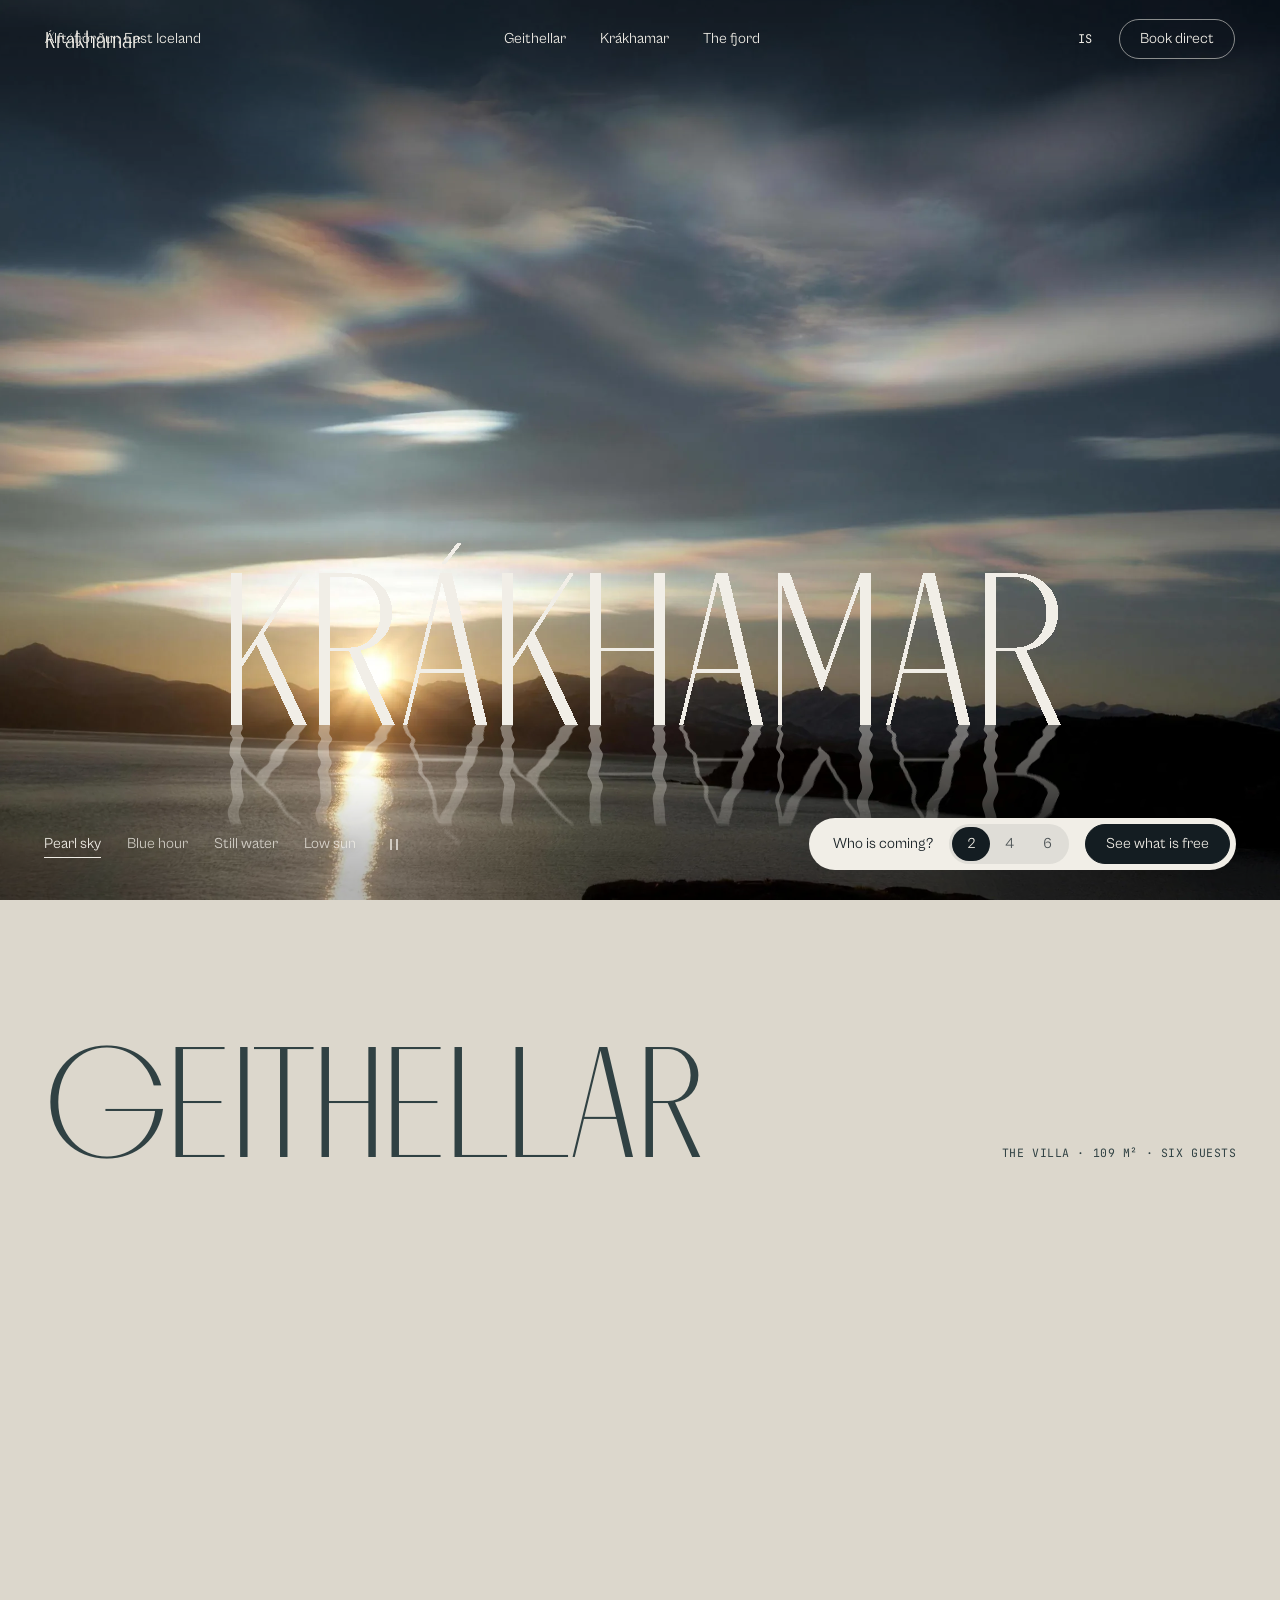
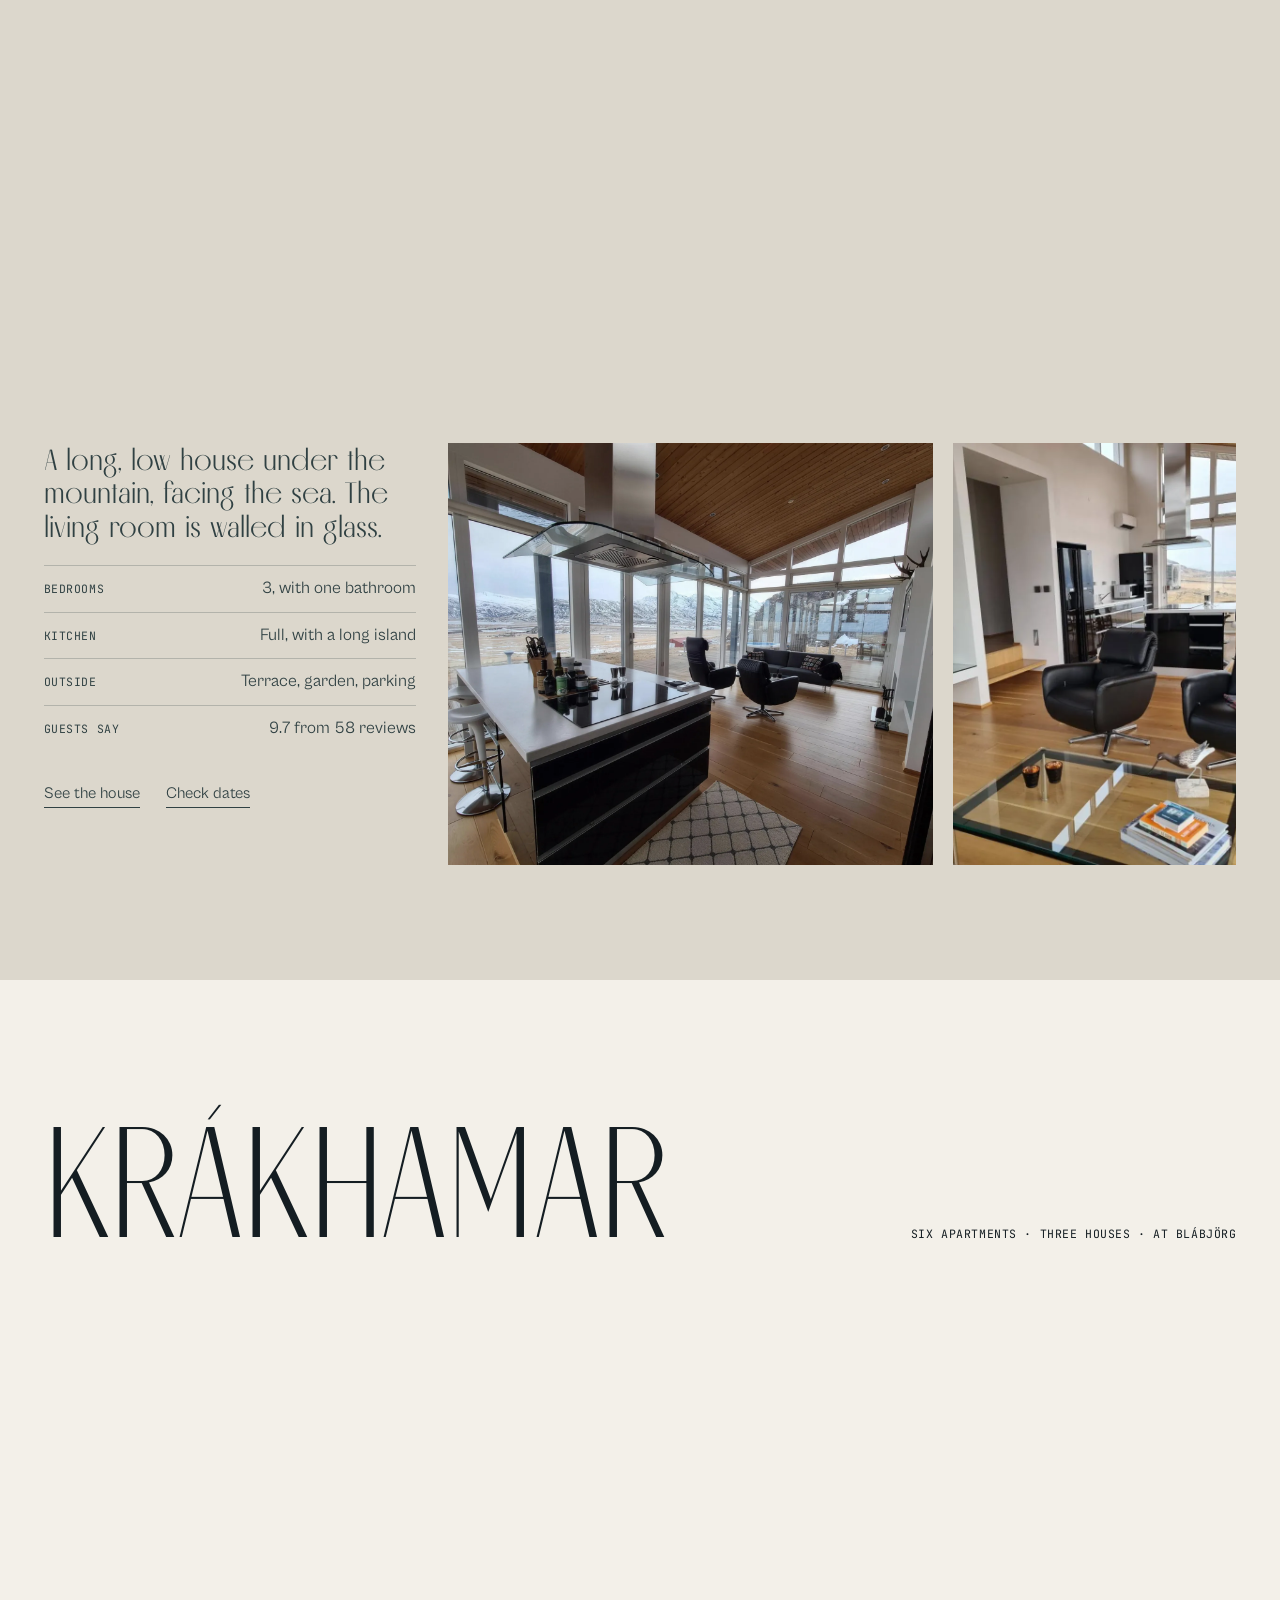
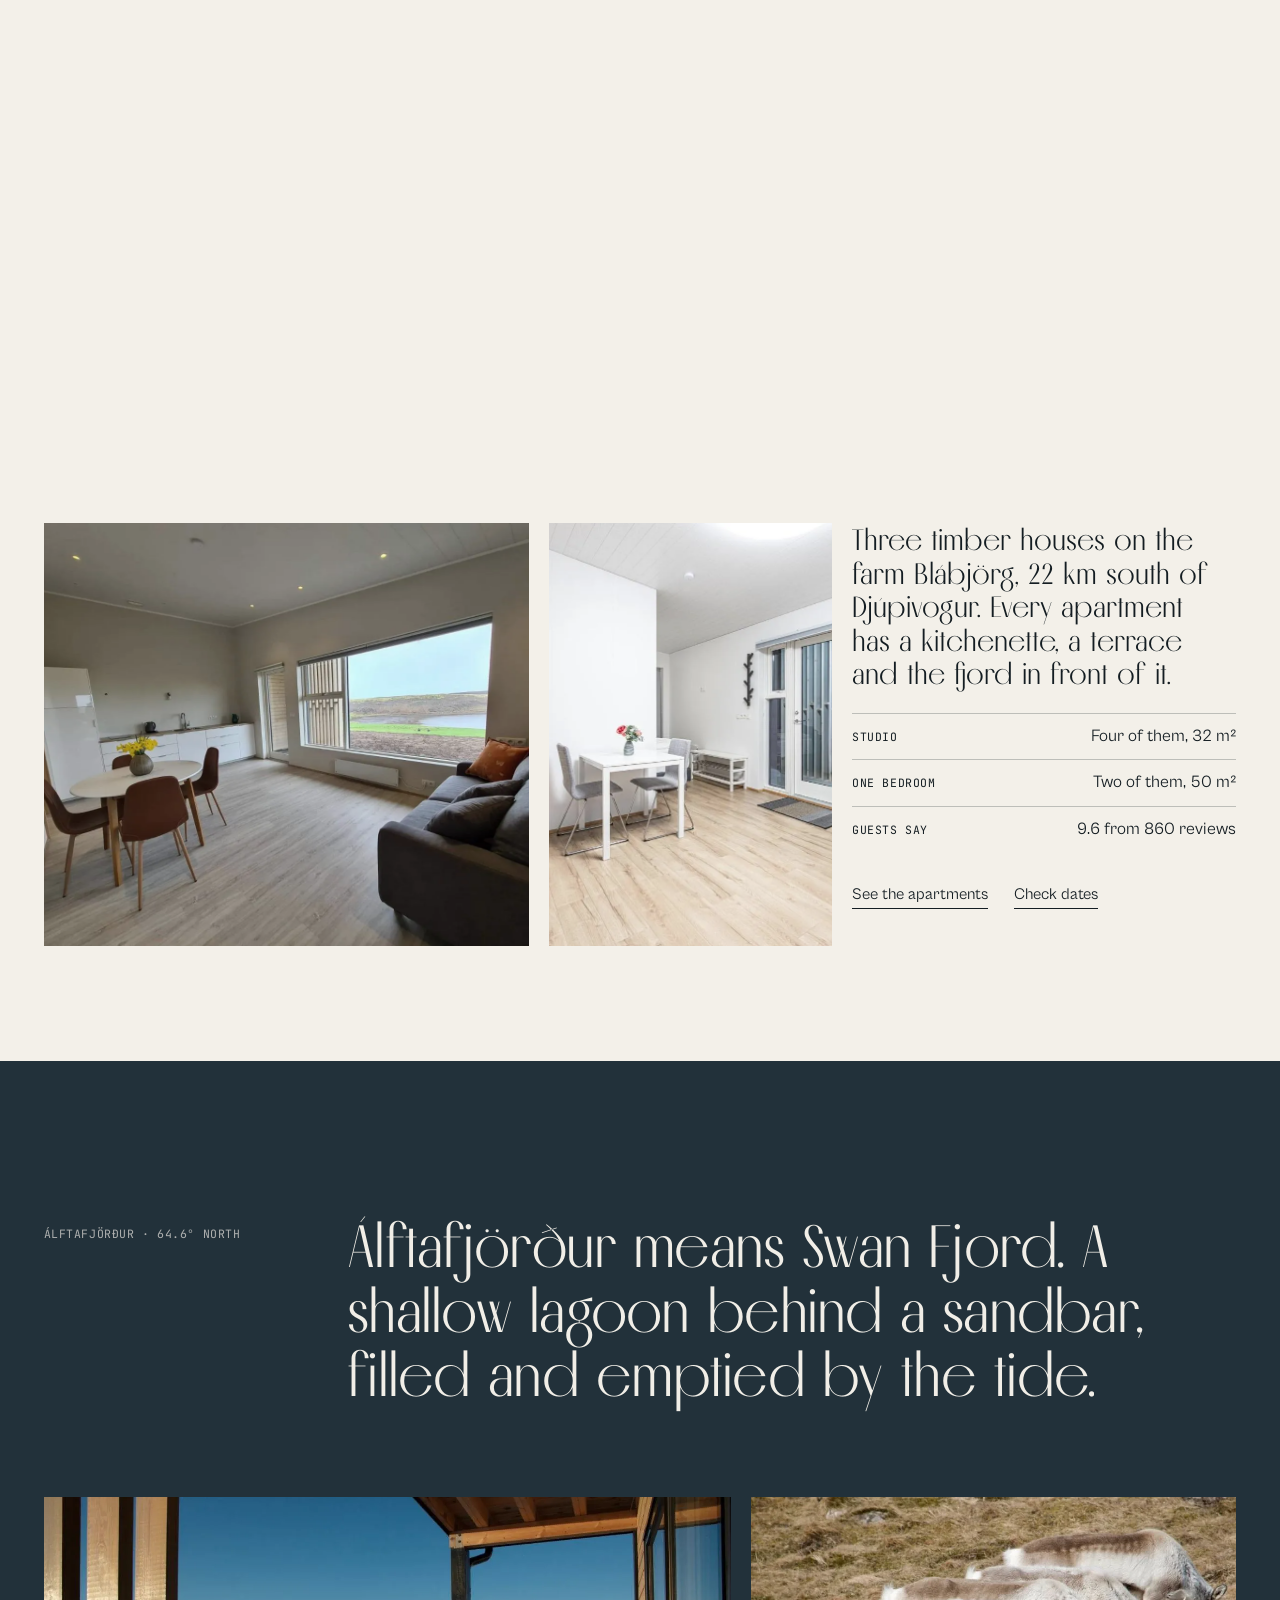
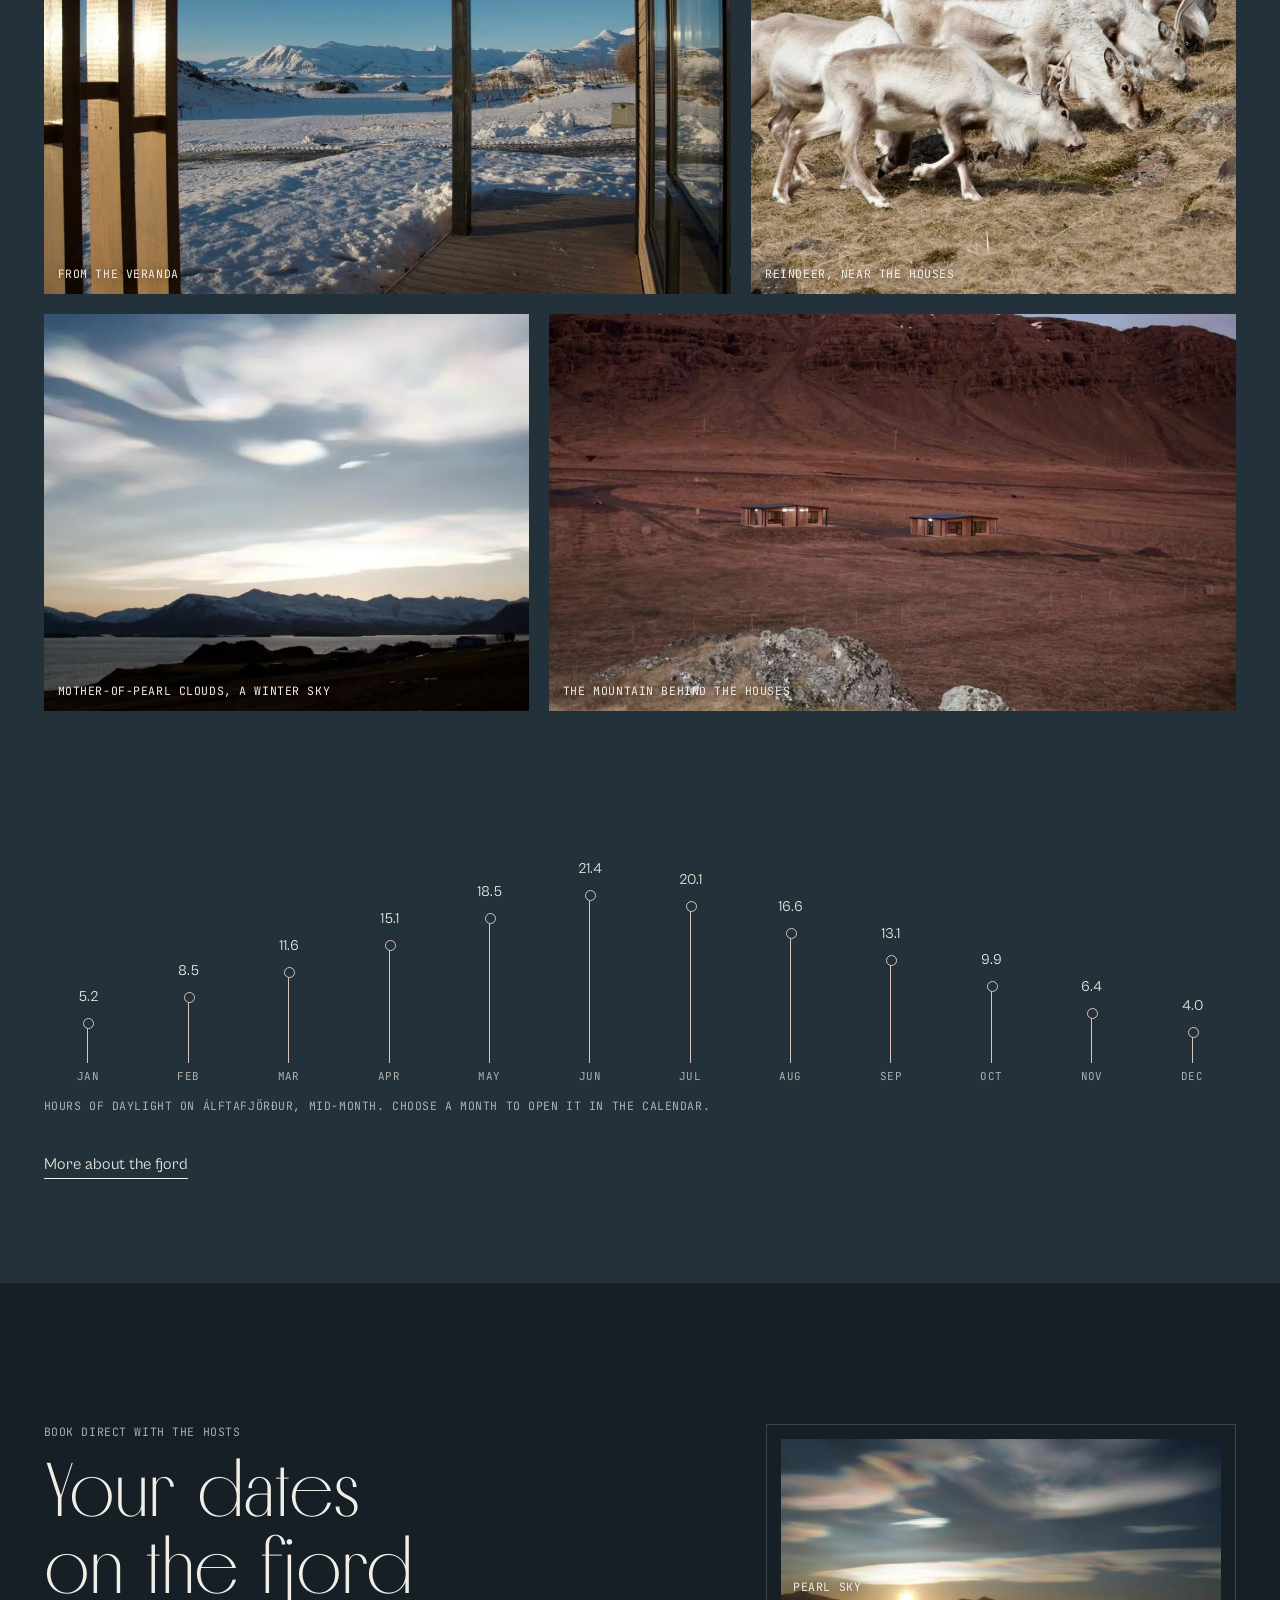
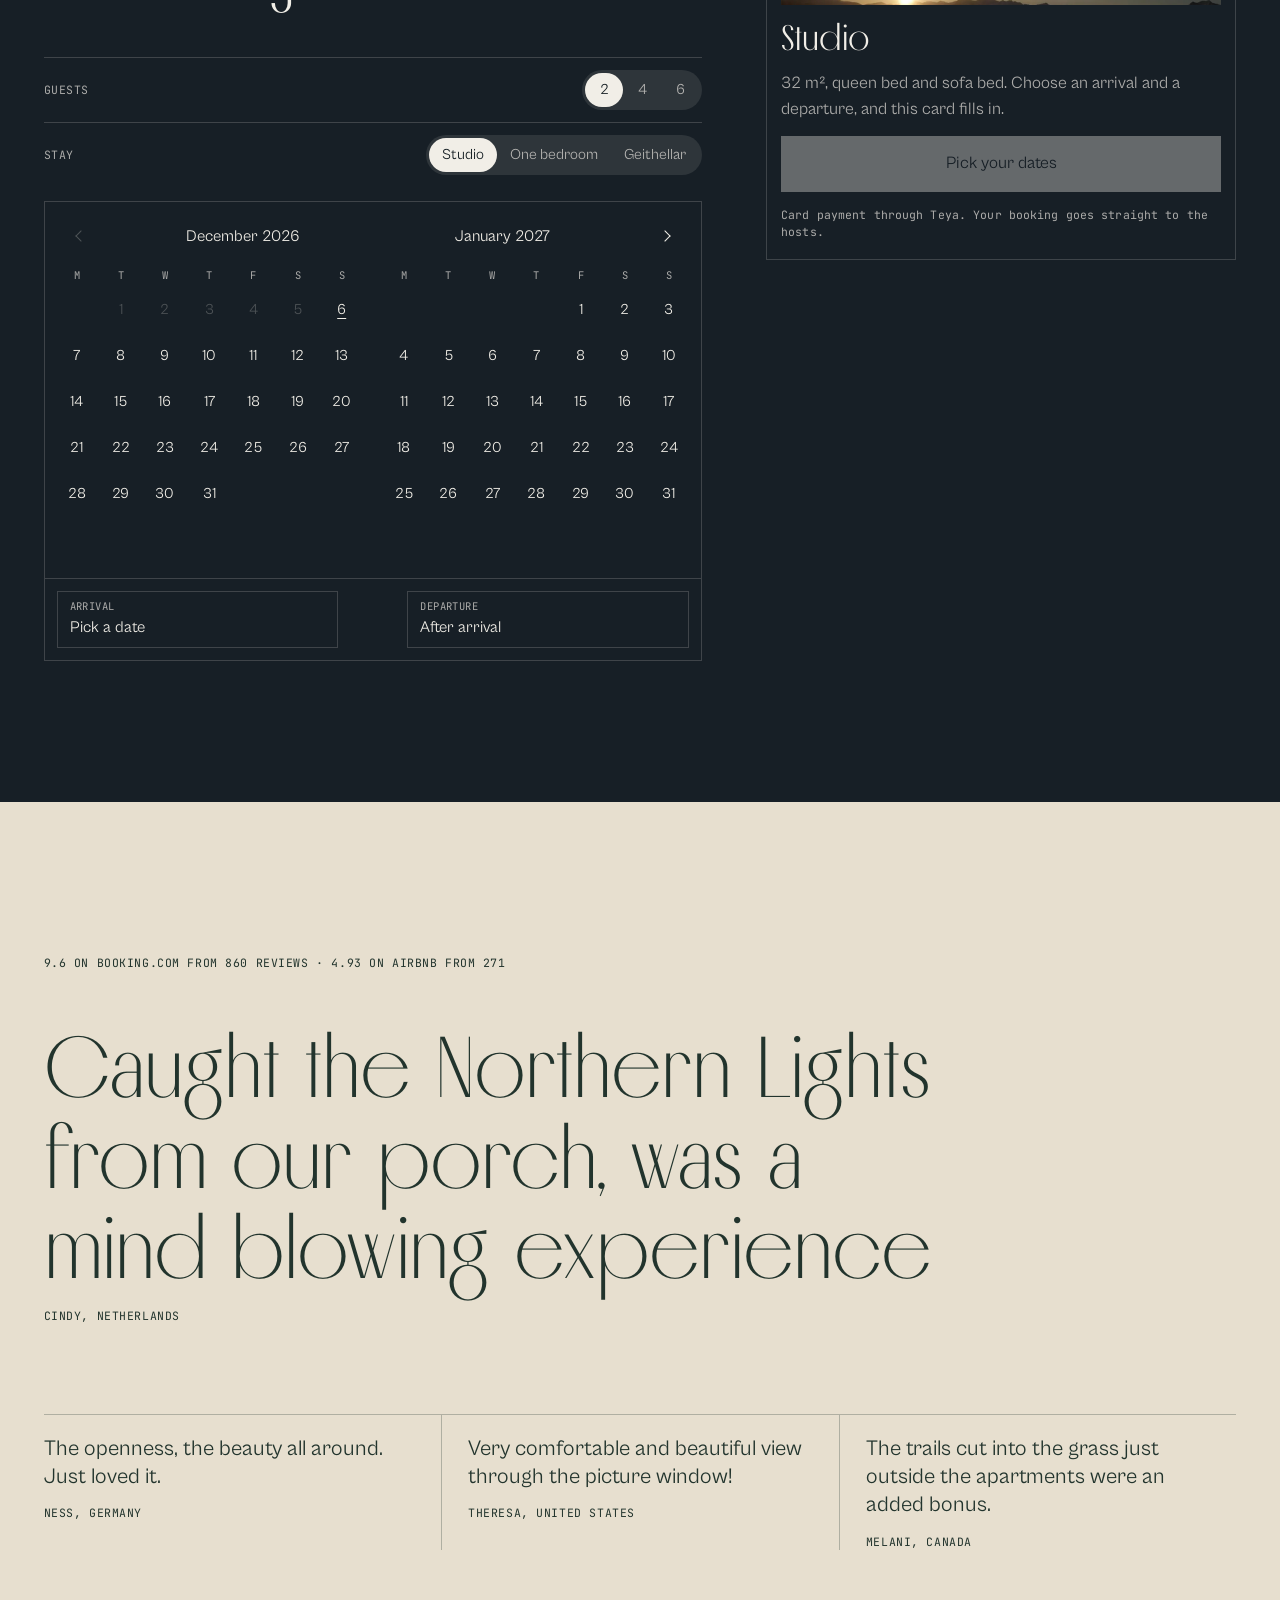
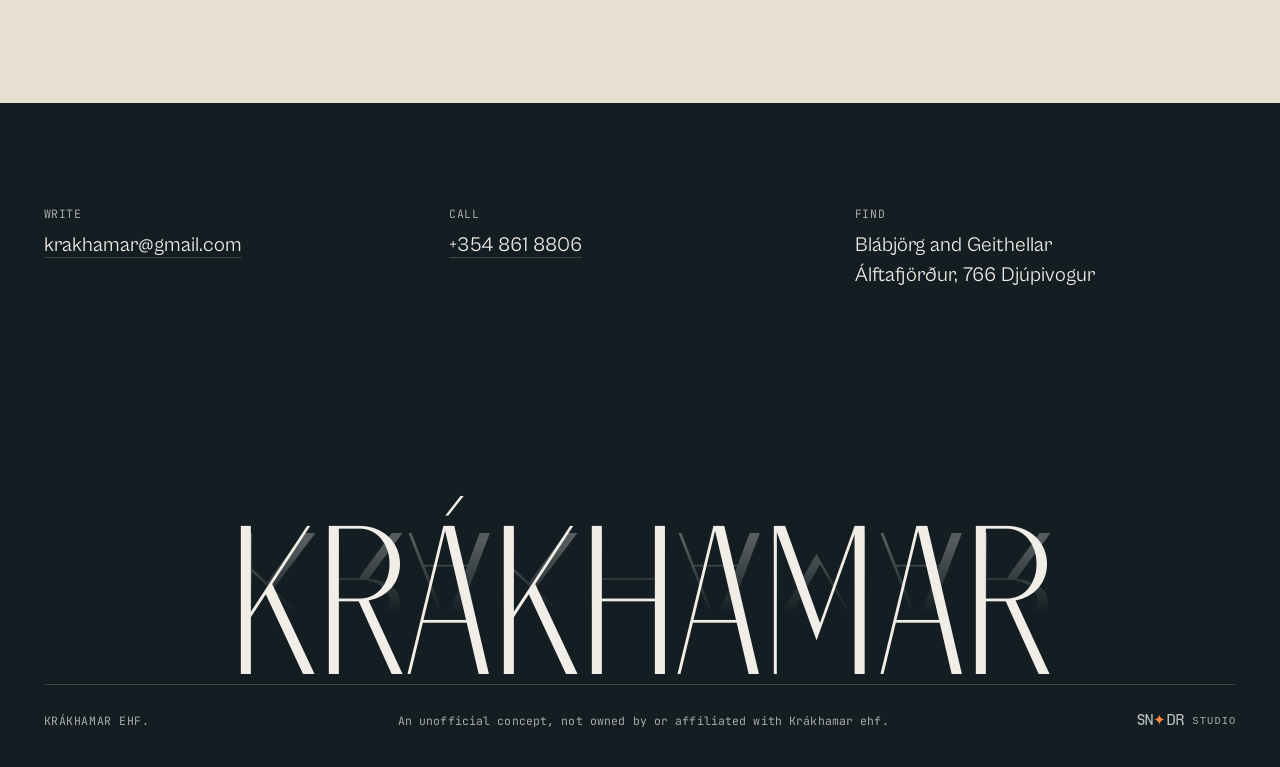
==== index.html @ acea6efb "Deploy 322f8aa (noindex preview) Co-Authored-By: Claude Opus 5.5 <noreply@anthropic.com>" ====
<!doctype html>
<html lang="en" data-r="" data-page="home">
<head>
<meta charset="utf-8">
<meta name="viewport" content="width=device-width, initial-scale=1, viewport-fit=cover">
<meta name="robots" content="noindex, nofollow">
<title>Krákhamar and Geithellar, stays on Álftafjörður, East Iceland</title>
<meta name="description" content="Six apartments at Blábjörg and the Geithellar villa on Álftafjörður, between Höfn and Djúpivogur in East Iceland. Book direct with the hosts.">
<meta name="theme-color" content="#141D22">
<link rel="alternate" hreflang="en" href="https://sindrimar02.github.io/krakhamar-preview/"><link rel="alternate" hreflang="is" href="https://sindrimar02.github.io/krakhamar-preview/is/">
<!-- Design preview by SNDR Studio for Krákhamar ehf. Photographs are the property's own, from its public listings. -->
<script>try{if(sessionStorage.getItem('kh-wipe')&&!matchMedia('(prefers-reduced-motion: reduce)').matches){document.documentElement.classList.add('kh-in');setTimeout(function(){document.documentElement.classList.remove('kh-in')},3000)}sessionStorage.removeItem('kh-wipe')}catch(e){}</script>
<script src="assets/vendor/focus-guard.js"></script>
<link rel="preload" href="assets/fonts/Melodrama-Light.woff2" as="font" type="font/woff2" crossorigin>
<link rel="preload" href="assets/img/pearl.webp" as="image" media="(min-width:761px)"><link rel="preload" href="assets/img/pearl-s.webp" as="image" media="(max-width:760px)">
<link rel="stylesheet" href="assets/vendor/focus-guard.css">
<link rel="stylesheet" href="css/badge.css">
<link rel="stylesheet" href="css/site.css">
<link rel="icon" href="assets/img/favicon-32.png" type="image/png" sizes="32x32">
<link rel="icon" href="assets/img/favicon.svg" type="image/svg+xml">
<link rel="apple-touch-icon" href="assets/img/apple-touch-icon.png">
<script type="application/ld+json">{"@context":"https://schema.org","@type":"LodgingBusiness","name":"Krákhamar","telephone":"+3548618806","email":"krakhamar@gmail.com","address":{"@type":"PostalAddress","addressLocality":"Djúpivogur","postalCode":"766","addressCountry":"IS"},"geo":{"@type":"GeoCoordinates","latitude":64.59,"longitude":-14.58},"url":"https://sindrimar02.github.io/krakhamar-preview/","inLanguage":"en"}</script>
</head>
<body>
<a class="skip" href="#main">Skip to the content</a>
<div class="wipe" id="wipe" aria-hidden="true"><i></i><i></i><i></i><i></i><i></i><i></i><i></i><i></i><i></i><i></i><i></i><i></i><i></i><i></i></div>
<div class="progress" id="progress" aria-hidden="true"></div>
<header class="hdr" id="hdr">
  <div class="hdr-shell">
    <a class="hdr-brand" href="./" aria-label="Krákhamar, home">
      <span class="hdr-place">Álftafjörður, East Iceland</span>
      <span class="hdr-name" translate="no">Krákhamar</span>
    </a>
    <nav class="hdr-links" aria-label="Main"><a href="geithellar/" translate="no">Geithellar</a><a href="krakhamar/" translate="no">Krákhamar</a><a href="the-fjord/">The fjord</a></nav>
    <div class="hdr-act">
      <span class="hdr-chip" id="chip" hidden></span>
      <a class="lang" href="is/" hreflang="is" lang="is" aria-label="Íslenska">IS</a>
      <a class="pill" href="#book"><span class="pill-t" data-t="Book direct">Book direct</span></a>
      <button class="burger" id="burger" type="button" aria-label="Open menu" aria-expanded="false" aria-controls="menu"><i></i><i></i></button>
    </div>
  </div>
</header>
<div class="menu" id="menu" tabindex="-1" hidden aria-label="Menu" role="dialog" aria-modal="true">
  <nav aria-label="Menu"><a href="geithellar/" translate="no">Geithellar</a><a href="krakhamar/" translate="no">Krákhamar</a><a href="the-fjord/">The fjord</a><a href="#book">Book direct</a></nav>
  <p class="meta menu-foot"><span>krakhamar@gmail.com<br>+354 861 8806</span><a class="menu-lang" href="is/" hreflang="is" lang="is">Íslenska</a></p>
</div>
<main id="main">
<section class="hero" id="top" aria-label="Krákhamar on Álftafjörður">
  <div class="stage" id="stage">
    <img class="poster" id="poster" src="assets/img/pearl-s.webp" alt="Mother-of-pearl clouds over Álftafjörður at sunset, from Krákhamar" fetchpriority="high">
    <canvas id="water" aria-hidden="true" data-word="KRÁKHAMAR" data-scene="pearl"></canvas>
    <div class="stage-ui">
      <h1 class="wm" id="wm" translate="no">Krákhamar</h1>
      <div class="foot" id="foot"><div class="seg seg--line" id="sceneSeg" role="radiogroup" aria-label="What the fjord looks like"><span class="seg-pill" aria-hidden="true"></span><button type="button" role="radio" data-v="pearl">Pearl sky</button><button type="button" role="radio" data-v="blue">Blue hour</button><button type="button" role="radio" data-v="still">Still water</button><button type="button" role="radio" data-v="sun">Low sun</button></div><button class="calm" id="calm" type="button" aria-pressed="false" aria-label="Pause the moving water"><i></i><i></i></button>
        <div class="finder"><span class="finder-l" id="whoL">Who is coming?</span><div class="seg seg--tray" id="heroParty" role="radiogroup" aria-labelledby="whoL"><span class="seg-pill" aria-hidden="true"></span><button type="button" role="radio" data-v="2">2</button><button type="button" role="radio" data-v="4">4</button><button type="button" role="radio" data-v="6">6</button></div><a class="pill pill--salt" href="#book"><span class="pill-t" data-t="See what is free">See what is free</span></a></div></div>
    </div>
  </div>
</section>
<section class="house house--g" id="geithellar">
  <header class="house-top"><h2 class="house-name" translate="no" data-words>Geithellar</h2><p class="meta">The villa · 109 m² · six guests</p></header>
  <div class="house-photo" data-slats><img src="assets/img/door-gh.webp" alt="Geithellar, a long low house with a red-edged roof under snow-streaked peaks" loading="lazy"></div>
  <div class="house-body">
    <div class="house-text">
      <p class="house-lead">A long, low house under the mountain, facing the sea. The living room is walled in glass.</p>
      <dl class="spec">
        <div><dt class="meta">Bedrooms</dt><dd>3, with one bathroom</dd></div>
        <div><dt class="meta">Kitchen</dt><dd>Full, with a long island</dd></div>
        <div><dt class="meta">Outside</dt><dd>Terrace, garden, parking</dd></div>
        <div><dt class="meta">Guests say</dt><dd>9.7 from 58 reviews</dd></div>
      </dl>
      <p class="lnks"><a class="lnk" href="geithellar/">See the house</a><a class="lnk" href="#book" data-unit="villa">Check dates</a></p>
    </div>
    <figure class="house-a"><img src="assets/img/glass-gh.webp" alt="The Geithellar living room and kitchen, with a wall of glass to the fjord" loading="lazy"></figure>
    <figure class="house-b"><img src="assets/img/gh-lounge.webp" alt="Two armchairs by the fireplace at Geithellar" loading="lazy"></figure>
  </div>
</section>
<section class="house house--k" id="krakhamar">
  <header class="house-top"><h2 class="house-name" translate="no" data-words>Krákhamar</h2><p class="meta">Six apartments · three houses · at Blábjörg</p></header>
  <div class="house-photo" data-slats><img src="assets/img/door-kh.webp" alt="Timber slats on a Krákhamar house at dusk, with the fjord beyond" loading="lazy"></div>
  <div class="house-body house-body--flip">
    <figure class="house-a"><img src="assets/img/apt-big.webp" alt="One-bedroom apartment with a picture window onto the fjord" loading="lazy"></figure>
    <figure class="house-b"><img src="assets/img/studio.webp" alt="Studio apartment with table and kitchenette" loading="lazy"></figure>
    <div class="house-text">
      <p class="house-lead">Three timber houses on the farm Blábjörg, 22 km south of Djúpivogur. Every apartment has a kitchenette, a terrace and the fjord in front of it.</p>
      <dl class="spec">
        <div><dt class="meta">Studio</dt><dd>Four of them, 32 m²</dd></div>
        <div><dt class="meta">One bedroom</dt><dd>Two of them, 50 m²</dd></div>
        <div><dt class="meta">Guests say</dt><dd>9.6 from 860 reviews</dd></div>
      </dl>
      <p class="lnks"><a class="lnk" href="krakhamar/">See the apartments</a><a class="lnk" href="#book" data-unit="studio">Check dates</a></p>
    </div>
  </div>
</section>
<section class="fjord" id="fjord">
  <div class="fjord-head"><p class="meta">Álftafjörður · 64.6° north</p><h2 class="st" data-words>Álftafjörður means Swan Fjord. A shallow lagoon behind a sandbar, filled and emptied by the tide.</h2></div>
  <div class="mos">
    <figure class="m m1"><img src="assets/img/snowview.webp" alt="Snow and blue mountains through the veranda of an apartment" loading="lazy"><figcaption class="meta">From the veranda</figcaption></figure>
    <figure class="m m2"><img src="assets/img/reindeer.webp" alt="Reindeer grazing near the houses" loading="lazy"><figcaption class="meta">Reindeer, near the houses</figcaption></figure>
    <figure class="m m3"><img src="assets/img/nacre2.webp" alt="Mother-of-pearl clouds above the fjord" loading="lazy"><figcaption class="meta">Mother-of-pearl clouds, a winter sky</figcaption></figure>
    <figure class="m m4"><img src="assets/img/red.webp" alt="Rust-red mountain above two low houses" loading="lazy"><figcaption class="meta">The mountain behind the houses</figcaption></figure>
  </div>
  <div class="year" id="year" role="group" aria-label="Hours of daylight by month. Choose a month to see it in the booking calendar."></div>
  <p class="year-note meta">Hours of daylight on Álftafjörður, mid-month. Choose a month to open it in the calendar.</p>
  <p class="fjord-more"><a class="lnk" href="the-fjord/">More about the fjord</a></p>
</section>
<section class="book" id="book" data-units="studio apt villa">
  <div class="book-l">
    <p class="meta">Book direct with the hosts</p>
    <h2 class="book-h">Your dates on the fjord</h2>
    <div class="book-row"><span class="meta" id="bkWho">Guests</span><div class="seg seg--tray seg--dark" id="party" role="radiogroup" aria-labelledby="bkWho"><span class="seg-pill" aria-hidden="true"></span><button type="button" role="radio" data-v="2">2</button><button type="button" role="radio" data-v="4">4</button><button type="button" role="radio" data-v="6">6</button></div></div>
    <div class="book-row"><span class="meta" id="bkStay">Stay</span><div class="seg seg--tray seg--dark" id="unit" role="radiogroup" aria-labelledby="bkStay"><span class="seg-pill" aria-hidden="true"></span><button type="button" role="radio" data-v="studio">Studio</button><button type="button" role="radio" data-v="apt">One bedroom</button><button type="button" role="radio" data-v="villa">Geithellar</button></div></div>
    <div class="cal" id="cal"></div>
  </div>
  <aside class="read" id="read" aria-live="polite">
    <div class="read-sky"><img id="readSky" src="assets/img/pearl-s.webp" alt=""><span class="meta" id="readScene"></span></div>
    <h3 id="readName"></h3>
    <p class="read-sub" id="readSub"></p>
    <dl class="read-dl" id="readDl" hidden>
      <div><dt class="meta">Daylight</dt><dd id="rDay"></dd></div>
      <div><dt class="meta">Sun</dt><dd id="rSun"></dd></div>
      <div><dt class="meta">Dark</dt><dd id="rDark"></dd></div>
      <div><dt class="meta">Moon</dt><dd id="rMoon"></dd></div>
      <div><dt class="meta">Booking.com today</dt><dd id="rPrice"></dd></div>
    </dl>
    <form id="req" class="req" hidden novalidate>
      <label><span class="meta">Name</span><input name="name" autocomplete="name" required></label>
      <label><span class="meta">Email</span><input name="email" type="email" autocomplete="email" spellcheck="false" required></label>
      <p class="req-err" id="reqErr" role="alert"></p>
    </form>
    <button class="go" id="go" type="button" disabled><span id="goT"></span></button>
    <p class="meta read-foot" id="readFoot">Card payment through Teya. Your booking goes straight to the hosts.</p>
  </aside>
</section>
<section class="guests" id="guests"><p class="meta">9.6 on Booking.com from 860 reviews · 4.93 on Airbnb from 271</p><blockquote class="q q-big" lang="en"><p data-words>Caught the Northern Lights from our porch, was a mind blowing experience</p><cite class="meta">Cindy, Netherlands</cite></blockquote><div class="q-row"><blockquote class="q " lang="en"><p>The openness, the beauty all around. Just loved it.</p><cite class="meta">Ness, Germany</cite></blockquote><blockquote class="q " lang="en"><p>Very comfortable and beautiful view through the picture window!</p><cite class="meta">Theresa, United States</cite></blockquote><blockquote class="q " lang="en"><p>The trails cut into the grass just outside the apartments were an added bonus.</p><cite class="meta">Melani, Canada</cite></blockquote></div></section>
</main>
<footer class="ft" id="contact">
  <div class="ft-grid">
    <div><p class="meta">Write</p><a href="mailto:krakhamar@gmail.com">krakhamar@gmail.com</a></div>
    <div><p class="meta">Call</p><a href="tel:+3548618806">+354 861 8806</a></div>
    <div><p class="meta">Find</p><p>Blábjörg and Geithellar<br>Álftafjörður, 766 Djúpivogur</p></div>
  </div>
  <div class="ft-mark" aria-hidden="true"><span>KRÁKHAMAR</span><span class="r">KRÁKHAMAR</span></div>
  <div class="ft-base meta"><span>Krákhamar ehf.</span><span class="ft-note">An unofficial concept, not owned by or affiliated with Krákhamar ehf.</span><a class="sndr-badge" href="https://sndrstudio.is" target="_blank" rel="noreferrer"
  aria-label="Hannað af SNDR Studio" data-logotype
  style="--sndr-ink:rgba(255,255,255,0.72);--sndr-ember:#FF8A3D">
  <span class="sndr-badge-mark">SN<span class="sndr-badge-star">✦</span>DR</span>
  <span class="sndr-badge-studio">STUDIO</span>
</a></div>
</footer>
<script src="assets/vendor/gsap.min.js"></script>
<script src="assets/vendor/ScrollTrigger.min.js"></script>
<script src="assets/vendor/lenis.min.js"></script>
<script src="assets/vendor/staypicker.js"></script>
<script src="js/water.js"></script>
<script src="js/site.js"></script>
</body>
</html>
---- assets/vendor/focus-guard.css ----
/* focus-guard.css: pairs with focus-guard.js. No ring after a tap or a click; every ring for the keyboard.
   Text fields keep theirs (the user is typing there whatever opened it). */
html[data-input="pointer"] :focus-visible:not(input):not(textarea):not(select):not([contenteditable="true"]) { outline: none; }
/* a focus target that is only a container (a menu panel, a dialog, a drawer): never ring it */
[tabindex="-1"]:focus { outline: none; }
---- css/badge.css ----
@font-face{font-family:'ProjektBlackbirdIS';src:url('../assets/fonts/ProjektBlackbirdIS.otf') format('opentype');font-weight:400;font-style:normal;font-display:swap}
.sndr-badge{display:inline-flex;align-items:center;gap:0.5rem;min-height:44px;text-decoration:none}
.sndr-badge-mark{font-family:'ProjektBlackbirdIS',sans-serif;color:var(--sndr-ink);font-size:15px;letter-spacing:0.02em}
.sndr-badge-star{color:var(--sndr-ember)}
.sndr-badge-studio{font-family:'Geist Mono',ui-monospace,'SF Mono',Menlo,monospace;color:var(--sndr-ink);font-size:10.5px;letter-spacing:0.1em;opacity:0.85}
---- css/site.css ----
@font-face{font-family:Melodrama;src:url(../assets/fonts/Melodrama-Light.woff2) format("woff2");font-weight:300;font-display:swap}
@font-face{font-family:Melodrama;src:url(../assets/fonts/Melodrama-Regular.woff2) format("woff2");font-weight:400;font-display:swap}
@font-face{font-family:Cabinet;src:url(../assets/fonts/CabinetGrotesk-Regular.woff2) format("woff2");font-weight:400;font-display:swap}
@font-face{font-family:Cabinet;src:url(../assets/fonts/CabinetGrotesk-Medium.woff2) format("woff2");font-weight:500;font-display:swap}
@font-face{font-family:Mono;src:url(../assets/fonts/jetbrains-mono-400.woff2) format("woff2");font-weight:400;font-display:swap}

:root{
  --salt:#F1EEE7;--salt-7:rgba(241,238,231,.68);--hair:rgba(241,238,231,.18);
  --ink:#141D22;--stone:#DCD7CC;--stone-ink:#304143;--slate:#22313A;--paper:#F3F0E9;--sand:#E7DFCF;--spruce:#22342D;
  --bk:#171F26;--acc:#D9C5BC;
  --e:cubic-bezier(.16,1,.3,1);--gut:clamp(18px,3.4vw,48px);
}
*{box-sizing:border-box;margin:0}
html{-webkit-text-size-adjust:100%;background:var(--ink)}
html.lenis,html.lenis body{height:auto}
.lenis.lenis-stopped{overflow:hidden}
body{font:400 17px/1.5 Cabinet,system-ui,sans-serif;color:var(--ink);background:var(--ink);-webkit-font-smoothing:antialiased;overflow-x:clip}
img{display:block;max-width:100%}
a{color:inherit;text-decoration:none}
a,button{touch-action:manipulation}
button{-webkit-appearance:none;appearance:none;border-radius:0;font:inherit;color:inherit;background:none;border:0;padding:0;margin:0;cursor:pointer;-webkit-tap-highlight-color:transparent}
[hidden]{display:none!important}
h1,h2,h3{font-weight:400}
:focus-visible{outline:2px solid currentColor;outline-offset:3px}
.meta{font:400 11.5px/1.4 Mono,ui-monospace,monospace;letter-spacing:.05em;text-transform:uppercase}
section[id],footer[id]{scroll-margin-top:0}

/* ---------- progress + header (21st.dev Morphing Scroll Navbar #27428, ported) ---------- */
.progress{position:fixed;z-index:60;top:0;left:0;right:0;height:2px;background:var(--acc);transform:scaleX(0);transform-origin:0 50%;pointer-events:none}
.hdr{position:fixed;z-index:50;top:0;left:0;right:0;display:flex;justify-content:center;padding:0 20px;pointer-events:none;color:var(--salt)}
.hdr-shell{pointer-events:auto;display:flex;align-items:center;justify-content:space-between;gap:22px;width:100%;max-width:2400px;height:78px;padding:0 calc(var(--gut) - 20px);border:1px solid transparent;border-radius:999px;
  transition:max-width .55s cubic-bezier(.34,1.22,.5,1),height .38s cubic-bezier(.34,1.2,.5,1),margin-top .38s ease,padding .38s ease,background-color .3s ease,border-color .3s ease}
.is-floating .hdr-shell{max-width:940px;height:58px;margin-top:12px;padding:0 9px 0 26px;background:rgba(20,29,34,.84);border-color:rgba(241,238,231,.14);-webkit-backdrop-filter:saturate(150%) blur(16px);backdrop-filter:saturate(150%) blur(16px)}
.is-compact .hdr-shell{max-width:430px;height:52px}
.hdr-brand{display:grid;flex:none}
.hdr-brand>span{grid-area:1/1;transition:opacity .4s ease,transform .6s var(--e);white-space:nowrap}
.hdr-place{font-size:15px}
.hdr-name{font:400 23px/1 Melodrama,serif;letter-spacing:.005em;opacity:0;transform:translateY(10px);align-self:center}
.is-floating .hdr-place{opacity:0;transform:translateY(-10px)}
.is-floating .hdr-name{opacity:1;transform:none}
.hdr-links{display:flex;gap:34px;overflow:hidden;max-width:520px;transition:max-width .45s var(--e),opacity .28s ease,gap .35s ease}
.is-compact .hdr-links{max-width:0;gap:0;opacity:0;pointer-events:none}
.hdr-links a{position:relative;font-size:15px;white-space:nowrap;padding:6px 0}
.hdr-links a::after{content:"";position:absolute;left:0;right:0;bottom:2px;height:1px;background:currentColor;transform:scaleX(0);transform-origin:0 50%;transition:transform .5s var(--e)}
.hdr-links a[aria-current]::after{transform:scaleX(1)}
@media (hover:hover){.hdr-links a:hover::after{transform:scaleX(1)}}
.hdr-act{display:flex;align-items:center;gap:12px;flex:none}
.hdr-chip{font:400 11.5px/1 Mono,monospace;letter-spacing:.03em;white-space:nowrap;opacity:.8;max-width:0;overflow:hidden;transition:max-width .5s var(--e)}
.is-floating .hdr-chip{max-width:230px}
.burger{display:none}

.pill{display:inline-flex;align-items:center;height:40px;padding:0 20px;border:1px solid rgba(241,238,231,.55);border-radius:99px;font-size:15px;white-space:nowrap;transition:background-color .35s ease,color .35s ease,transform .2s ease}
.pill{--c:var(--salt)}
.pill-t{display:inline-block;overflow:hidden;line-height:1.3;color:transparent;text-shadow:0 0 0 var(--c),0 1.3em 0 var(--c);transition:text-shadow .55s var(--e)}
@media (hover:hover){
  .pill:hover{background:var(--salt);border-color:var(--salt);--c:var(--ink)}
  .pill:hover .pill-t{text-shadow:0 -1.3em 0 var(--c),0 0 0 var(--c)}
}
.pill:active{transform:scale(.97)}
.pill--salt{background:var(--ink);color:var(--salt);border-color:var(--ink)}
@media (hover:hover){.pill--salt:hover{background:var(--slate);border-color:var(--slate);--c:var(--salt)}}

/* ---------- segmented (21st.dev Segmented Control #43122, ported to vanilla) ---------- */
.seg{position:relative;display:inline-flex;touch-action:pan-y;user-select:none;-webkit-user-select:none}
.seg button{position:relative;z-index:1;white-space:nowrap;transition:color .2s ease,opacity .2s ease}
.seg-pill{position:absolute;top:0;bottom:0;left:0;right:100%;pointer-events:none;transition:left .38s var(--e),right .38s var(--e),scale .2s var(--e)}
.seg-pill[data-dir=right]{transition-duration:.42s,.27s,.2s}
.seg-pill[data-dir=left]{transition-duration:.27s,.42s,.2s}
.seg[data-pressed] .seg-pill{scale:.97}
.seg--line{gap:26px}
.seg--line button{font-size:15px;height:44px;opacity:.78}
.seg--line button[aria-checked=true]{opacity:1}
@media (hover:hover){.seg--line button:hover{opacity:1}}
.seg--line .seg-pill{top:auto;bottom:8px;height:1px;background:var(--salt)}
.seg--tray{padding:3px;border-radius:99px;background:rgba(20,29,34,.08)}
.seg--tray button{min-width:38px;height:34px;padding:0 13px;border-radius:99px;font-size:15px;color:rgba(20,29,34,.72)}
.seg--tray button[aria-checked=true]{color:var(--salt)}
.seg--tray .seg-pill{top:3px;bottom:3px;background:var(--ink);border-radius:99px}
.seg--dark{background:rgba(241,238,231,.1)}
.seg--dark button{color:var(--salt-7)}
.seg--dark button[aria-checked=true]{color:var(--ink)}
.seg--dark .seg-pill{background:var(--salt)}
@media (pointer:coarse){.seg--tray button{height:44px;min-width:44px}}

/* ---------- hero ---------- */
.hero{position:relative;height:100lvh}
.stage{position:relative;height:100lvh;overflow:hidden;background:var(--ink);color:var(--salt)}
.poster{position:absolute;inset:0;width:100%;height:100%;max-width:none;object-fit:cover;object-position:50% 80%}
.gl-sized .poster{inset:auto;object-fit:fill}
#water{position:absolute;inset:0;width:100%;height:100%;opacity:0}
.gl #water{opacity:1}
.stage-ui{position:absolute;left:0;right:0;top:0;height:100svh}
.wm{position:absolute;left:0;right:0;bottom:22%;text-align:center;font:300 clamp(58px,16vw,236px)/1 Melodrama,serif;letter-spacing:-.025em;text-transform:uppercase}
.gl .wm{clip-path:inset(50%);white-space:nowrap}
.foot{position:absolute;left:var(--gut);right:var(--gut);bottom:max(30px,env(safe-area-inset-bottom));display:flex;justify-content:space-between;align-items:center;gap:24px}
.calm{position:relative;flex:none;margin-right:auto;margin-left:-8px;width:44px;height:44px;display:flex;align-items:center;justify-content:center;gap:4px;opacity:.72;transition:opacity .25s ease}
.calm i{width:2px;height:11px;background:currentColor;transition:transform .35s var(--e)}
.calm[aria-pressed=true] i:first-child{transform:rotate(90deg) translateX(0)}
.calm[aria-pressed=true] i:last-child{transform:scaleY(0)}
@media (hover:hover){.calm:hover{opacity:1}}
.finder{display:flex;align-items:center;gap:16px;padding:6px 6px 6px 24px;border-radius:99px;background:var(--salt);color:var(--ink)}
.finder-l{font-size:15px;white-space:nowrap}

/* ---------- the two houses: each photo opens through timber slats, the screen on Krákhamar's own walls ---------- */
.house{--g:var(--stone);background:var(--g);color:var(--stone-ink);padding:clamp(84px,10vw,150px) 0 clamp(70px,9vw,140px)}
.house--k{--g:var(--paper);color:var(--ink)}
.house-top{display:flex;justify-content:space-between;align-items:flex-end;gap:24px;padding:0 var(--gut);margin-bottom:clamp(24px,3vw,44px)}
.house-name{font:300 clamp(58px,12.4vw,216px)/.92 Melodrama,serif;letter-spacing:-.018em;text-transform:uppercase}
.house-top .meta{padding-bottom:1.1em;text-align:right;white-space:nowrap}
.house-photo{position:relative;height:clamp(380px,62vw,88svh);overflow:hidden}
.house-photo img{width:100%;height:100%;object-fit:cover}
.slats{position:absolute;inset:0;display:flex;pointer-events:none}
.slats i{flex:1 1 0;background:var(--g);transform-origin:100% 50%;margin-right:-1px;will-change:transform}
.house-body{display:grid;grid-template-columns:repeat(12,1fr);gap:20px;padding:clamp(26px,3vw,44px) var(--gut) 0;align-items:stretch}
.house-text{grid-column:1/5;display:flex;flex-direction:column;align-items:flex-start;gap:22px;padding-right:12px}
.house-a{grid-column:5/10;margin:0}.house-b{grid-column:10/13;margin:0}
.house-body--flip .house-a{grid-column:1/6;grid-row:1}.house-body--flip .house-b{grid-column:6/9;grid-row:1}.house-body--flip .house-text{grid-column:9/13;grid-row:1;padding-right:0}
.house-a,.house-b{height:clamp(300px,33vw,540px);overflow:hidden}
.house-a img,.house-b img{width:100%;height:100%;object-fit:cover}
.house-lead{font:400 clamp(25px,2.3vw,37px)/1.14 Melodrama,serif}
.spec{width:100%;display:grid}
.spec>div{display:flex;justify-content:space-between;align-items:baseline;gap:18px;padding:10px 0;border-top:1px solid currentColor;border-color:color-mix(in srgb,currentColor 24%,transparent)}
.spec dd{margin:0;text-align:right}
.house-lead,.book-h,.units-h,.q-big p{text-wrap:balance}
.skip{position:fixed;z-index:70;left:12px;top:-60px;background:var(--salt);color:var(--ink);padding:10px 16px}
.skip:focus{top:12px}
.lnks{display:flex;flex-wrap:wrap;gap:8px 26px}
.lnk{position:relative;display:inline-block;padding:8px 0 5px;font-size:16px}
.lnk::after{content:"";position:absolute;left:0;right:0;bottom:2px;height:1px;background:currentColor;transform-origin:100% 50%;transition:transform .6s var(--e)}
@media (hover:hover){.lnk:hover::after{transform:scaleX(.35)}}

/* ---------- fjord ---------- */
.fjord{background:var(--slate);color:var(--salt);padding:clamp(90px,12vw,190px) var(--gut) clamp(70px,8vw,120px)}
.fjord-head{display:grid;grid-template-columns:repeat(12,1fr);gap:0 20px;margin-bottom:clamp(56px,7vw,110px)}
.fjord-head .meta{grid-column:1/4;padding-top:12px;color:var(--salt-7)}
.st{grid-column:4/13;font:400 clamp(35px,4.7vw,78px)/1.07 Melodrama,serif;letter-spacing:-.012em;text-wrap:balance}
.w{display:inline-block;overflow:clip;padding:.24em 0 .14em;margin:-.24em 0 -.14em;vertical-align:top}
.w>i{display:inline-block;font-style:normal;will-change:transform}
.mos{display:grid;grid-template-columns:repeat(12,1fr);gap:20px}
.m{position:relative;overflow:hidden;margin:0;height:clamp(240px,31vw,540px)}
.m1{grid-column:1/8}.m2{grid-column:8/13}.m3{grid-column:1/6}.m4{grid-column:6/13}
.m img{position:absolute;left:0;top:-8%;width:100%;height:116%;object-fit:cover}
.m figcaption{position:absolute;left:14px;bottom:12px;color:var(--salt);text-shadow:0 1px 10px rgba(0,0,0,.5)}
.year{display:grid;grid-template-columns:repeat(12,1fr);gap:clamp(3px,.9vw,14px);align-items:end;height:clamp(190px,20vw,290px);margin-top:clamp(70px,9vw,130px)}
.yr{display:flex;flex-direction:column;justify-content:flex-end;align-items:stretch;height:100%;gap:8px;text-align:center}
.yr-h{font-size:clamp(11px,1.15vw,16px);font-variant-numeric:tabular-nums;padding-bottom:6px}
.yr-b{position:relative;align-self:center;display:block;width:1px;height:calc(var(--h)*100%*.74);min-height:6px;background:var(--acc);transform-origin:50% 100%}
.yr-b::before{content:"";position:absolute;left:50%;top:-4px;width:9px;height:9px;margin-left:-4.5px;border-radius:50%;border:1px solid var(--acc);background:var(--slate);transition:background-color .3s ease,transform .5s var(--e)}
.yr-m{font:400 clamp(9.5px,.85vw,11.5px)/1 Mono,monospace;text-transform:uppercase;letter-spacing:.04em;color:var(--salt-7)}
.yr[aria-pressed=true] .yr-b::before{background:var(--acc);transform:scale(1.25)}
@media (hover:hover){.yr:hover .yr-b::before{background:var(--acc);transform:scale(1.25)}}
.year-note{margin-top:16px;color:var(--salt-7)}

/* ---------- book ---------- */
.book{background:var(--bk);color:var(--salt);display:grid;grid-template-columns:minmax(0,7fr) minmax(0,5fr);gap:clamp(28px,5vw,84px);padding:clamp(90px,11vw,160px) var(--gut)}
.book-l .meta{color:var(--salt-7)}
.book-h{font:300 clamp(44px,6vw,98px)/1 Melodrama,serif;letter-spacing:-.012em;margin:12px 0 clamp(30px,4vw,54px)}
.book-row{display:flex;align-items:center;justify-content:space-between;gap:16px;padding:12px 0;border-top:1px solid var(--hair)}
.cal{margin-top:14px}
.read{position:sticky;top:88px;align-self:start;display:grid;gap:14px;padding:14px 14px 18px;border:1px solid var(--hair)}
.read-sky{position:relative;height:clamp(130px,13vw,190px);overflow:hidden}
.read-sky img{width:100%;height:100%;object-fit:cover}
.read-sky .meta{position:absolute;left:12px;bottom:10px;text-shadow:0 1px 8px rgba(0,0,0,.6)}
.read h3{font:400 clamp(30px,2.8vw,42px)/1.05 Melodrama,serif}
.read-sub{color:var(--salt-7)}
.read-dl{display:grid}
.read-dl[hidden],.req[hidden]{display:none}
.read-dl>div{display:flex;justify-content:space-between;align-items:baseline;gap:18px;padding:9px 0;border-top:1px solid var(--hair)}
.read-dl dt{color:var(--salt-7)}.read-dl dd{margin:0;text-align:right;font-variant-numeric:tabular-nums}
.req{display:grid;gap:10px}
.req label{display:grid;gap:6px}
.req input{font:inherit;font-size:17px;color:var(--salt);background:none;border:1px solid var(--hair);padding:12px;border-radius:0}
.req input:focus-visible{outline:1px solid var(--salt);outline-offset:0}
.req-err{font-size:14px;color:#F0C9A8}.req-err:empty{display:none}
.go{height:56px;background:var(--salt);color:var(--ink);font-size:17px;transition:opacity .25s ease,background-color .35s ease}
.go:disabled{opacity:.36;cursor:default}
@media (hover:hover){.go:not(:disabled):hover{background:var(--acc)}}
.go:active:not(:disabled){opacity:.8}
.read-foot{color:var(--salt-7);text-transform:none;letter-spacing:.01em;line-height:1.5}

/* calendar skin (assets/vendor/staypicker.js) */
.bk{border:1px solid var(--hair)}
.bk-head{display:flex;align-items:center;gap:12px;padding:12px 12px 0}
.bk-months{flex:1;min-width:0;white-space:nowrap;display:grid;grid-template-columns:1fr 1fr;font-size:16px;text-align:center}
.bk-sep{display:none}
.bk-arrow{width:44px;height:44px;flex:none;display:grid;place-items:center;cursor:pointer;color:var(--salt);background:none;border:0}
.bk-arrow:disabled{opacity:.25;cursor:default}
.bk-chev{width:8px;height:8px;border-top:1px solid currentColor;border-right:1px solid currentColor}
.bk-chev--r{transform:translateX(-2px) rotate(45deg)}.bk-chev--l{transform:translateX(2px) rotate(-135deg)}
.bk-grids{display:grid;grid-template-columns:1fr 1fr;gap:18px;padding:12px 10px 16px}
.bk-dows{display:grid;grid-template-columns:repeat(7,1fr);text-align:center;padding-bottom:8px;font:400 10.5px/1 Mono,monospace;color:var(--salt-7);text-transform:uppercase}
.bk-days{display:grid;grid-template-columns:repeat(7,1fr);row-gap:2px}
.bk-day{position:relative;height:44px;border:0;background:none;padding:0;cursor:pointer;color:var(--salt);font-size:15px;font-variant-numeric:tabular-nums}
.bk-day::before{content:'';position:absolute;inset:3px 0;z-index:0;transition:background-color .15s ease}
.bk-n{position:relative;z-index:1}
.bk-day.is-out{visibility:hidden}
.bk-day.is-past{opacity:.24;cursor:default}
.bk-day.is-today .bk-n{text-decoration:underline;text-underline-offset:4px;text-decoration-thickness:1px}
.bk-day.is-mid::before{background:rgba(241,238,231,.14)}
.bk-day.is-start::before,.bk-day.is-end::before{background:var(--salt)}
.bk-day.is-start,.bk-day.is-end{color:var(--ink)}
.bk-day:focus-visible{outline:2px solid var(--salt);outline-offset:-2px}
@media (hover:hover){.bk-day:not(:disabled):not(.is-start):not(.is-end):hover::before{background:rgba(241,238,231,.1)}}
.bk-read{display:grid;grid-template-columns:1fr auto 1fr;gap:10px;align-items:stretch;padding:12px;border-top:1px solid var(--hair)}
.bk-cell{border:1px solid var(--hair);padding:9px 12px;display:grid;gap:5px;min-width:0;transition:border-color .25s ease}
.bk-cell[data-filled]{border-color:var(--salt-7)}
.bk-cell-l{font:400 10.5px/1 Mono,monospace;letter-spacing:.04em;text-transform:uppercase;color:var(--salt-7)}
.bk-cell-v{font-size:16px;line-height:1.3}
.bk-nights{align-self:center;min-width:7ch;text-align:center;font:400 11.5px/1.2 Mono,monospace;color:var(--salt-7)}
.bk-note{font-size:14px;color:var(--salt-7);padding:0 12px 12px}.bk-note:empty{display:none}

/* ---------- guests ---------- */
.guests{background:var(--sand);color:var(--spruce);padding:clamp(100px,12vw,190px) var(--gut)}
.q{margin:0}
.q-big{margin:clamp(30px,4vw,56px) 0 clamp(60px,7vw,110px)}
.q-big p{font:300 clamp(42px,6.8vw,116px)/1.04 Melodrama,serif;letter-spacing:-.012em;max-width:17ch}
.q cite{display:block;margin-top:14px;font-style:normal}
.q-row{display:grid;grid-template-columns:repeat(3,1fr);gap:0;border-top:1px solid rgba(34,52,45,.28)}
.q-row .q{padding:20px 26px 0 0}
.q-row .q+.q{padding-left:26px;border-left:1px solid rgba(34,52,45,.28)}
.q-row p{font-size:clamp(19px,1.7vw,25px);line-height:1.3}

/* ---------- footer ---------- */
.ft{background:var(--ink);color:var(--salt);padding:clamp(70px,8vw,120px) var(--gut) 24px;overflow:hidden}
.ft-grid{display:grid;grid-template-columns:repeat(3,1fr);gap:24px;font-size:clamp(18px,1.6vw,24px)}
.ft-grid .meta{color:var(--salt-7);margin-bottom:8px}
.ft-grid a{border-bottom:1px solid var(--hair);transition:border-color .3s ease}
@media (hover:hover){.ft-grid a:hover{border-color:var(--salt)}}
.ft-mark{position:relative;margin:clamp(60px,8vw,120px) 0 0;font:300 16.7vw/.86 Melodrama,serif;letter-spacing:-.025em;text-align:center;white-space:nowrap}
.ft-mark span{display:block}
.ft-mark .r{height:.86em;margin-bottom:-.36em;opacity:.3;transform-origin:50% .7em;transform:translateY(-.86em) scaleY(-.62);-webkit-mask-image:linear-gradient(0deg,#000 18%,transparent 82%);mask-image:linear-gradient(0deg,#000 18%,transparent 82%)}
.ft-base{display:flex;justify-content:space-between;gap:18px;color:var(--salt-7);border-top:1px solid var(--hair);padding-top:14px}

/* ---------- menu + phone ---------- */
.menu{position:fixed;z-index:45;inset:0 0 -140px;overscroll-behavior:contain;background:var(--ink);color:var(--salt);padding:96px var(--gut) 176px;display:flex;flex-direction:column;justify-content:space-between;outline:0;clip-path:inset(0 0 100% 0);transition:clip-path .7s var(--e),visibility 0s .7s;visibility:hidden}
.menu[hidden]{display:none}
.menu.is-open{clip-path:inset(0);visibility:visible;transition:clip-path .7s var(--e)}
.menu nav{display:grid;gap:4px}
.menu nav a{font:300 clamp(40px,12vw,64px)/1.18 Melodrama,serif}
@media (max-width:900px){
  .hdr{padding:0}
  .hdr-shell,.is-floating .hdr-shell,.is-compact .hdr-shell{max-width:none;height:calc(60px + env(safe-area-inset-top));margin:0;padding:env(safe-area-inset-top) 6px 0 18px;border-radius:0;border:0;border-bottom:1px solid rgba(241,238,231,.12);background:rgba(20,29,34,.88);-webkit-backdrop-filter:blur(10px);backdrop-filter:blur(10px);transition:none}
  .hdr-links,.hdr-place,.hdr-chip,.hdr-act .pill{display:none}
  .hdr-name{opacity:1;transform:none}
  .burger{display:grid;place-items:center;width:48px;height:48px;position:relative}
  .burger i{position:absolute;width:22px;height:1.5px;background:currentColor;transition:transform .45s var(--e)}
  .burger i:first-child{transform:translateY(-4px)}.burger i:last-child{transform:translateY(4px)}
  .burger[aria-expanded=true] i:first-child{transform:rotate(45deg)}.burger[aria-expanded=true] i:last-child{transform:rotate(-45deg)}
  .foot{flex-direction:column;align-items:stretch;gap:8px;bottom:max(20px,env(safe-area-inset-bottom))}
  .calm{position:absolute;right:-8px;bottom:100%;margin:0}
  .seg--line{justify-content:space-between;gap:10px}.seg--line button{font-size:14px}
  .finder{justify-content:space-between;padding-left:18px;gap:8px}
  .finder-l{display:none}
  .finder .pill{height:42px;padding:0 16px}
  .house-top{display:block}.house-top .meta{text-align:left;white-space:normal;padding:10px 0 0}
  .house-photo{height:118vw}
  .house-text,.house-body--flip .house-text{grid-column:1/-1;grid-row:auto;padding:0}
  .house-a,.house-body--flip .house-a{grid-column:1/8;grid-row:auto;height:66vw}.house-b,.house-body--flip .house-b{grid-column:8/13;grid-row:auto;height:66vw}
  .fjord-head{display:block}.fjord-head .meta{margin-bottom:18px}
  .m1,.m2,.m3,.m4{grid-column:1/-1;height:62vw}
  .book{grid-template-columns:1fr}.read{position:static}
  .q-row{grid-template-columns:1fr}.q-row .q,.q-row .q+.q{padding:18px 0 22px;border-left:0;border-bottom:1px solid rgba(34,52,45,.28)}
  .ft-grid{grid-template-columns:1fr}
}
@media (max-width:620px){
  .bk-grids{grid-template-columns:1fr}.bk-months{grid-template-columns:1fr}.bk-month2,.bk-grid--2{display:none}
  .book-row{flex-wrap:wrap}
}

@media (prefers-reduced-motion:reduce){*,*::before,*::after{transition-duration:.01ms!important;animation:none!important}}

/* ---------- pages ---------- */
body.g-stone{color:var(--stone-ink);--g:var(--stone)}
.g-stone main{background:var(--stone)}
body.g-paper{color:var(--ink);--g:var(--paper)}
.g-paper main{background:var(--paper)}
body.g-slate{color:var(--salt);--g:var(--slate)}
.g-slate main{background:var(--slate)}
.wipe{position:fixed;inset:0 0 -140px;z-index:80;display:flex;pointer-events:none;visibility:hidden}
.wipe i{flex:1 1 0;background:var(--ink);transform:scaleX(0);transform-origin:0 50%;margin-right:-1px}
.kh-in .wipe,.kh-out .wipe{visibility:visible}
.kh-out .wipe{pointer-events:auto}
.kh-in .wipe i{transform:scaleX(1)}
.lang{display:inline-grid;place-items:center;min-width:44px;height:40px;font:400 12px/1 Mono,monospace;letter-spacing:.06em}
.hdr-links a[aria-current=page]::after{transform:scaleX(1)}
.menu-foot{display:flex;justify-content:space-between;align-items:flex-end;gap:16px}
.menu-lang{font:300 26px/1 Melodrama,serif;text-transform:none;letter-spacing:0;padding:10px 0}
.fjord-more{margin-top:30px}
.foot-meta{margin-right:auto}

.ph{position:relative;height:100svh;min-height:540px;overflow:hidden;background:var(--ink);color:var(--salt)}
.ph-img{position:absolute;inset:-7% 0 -7% 0}
.ph-img img{width:100%;height:100%;object-fit:cover}
.ph::after{content:"";position:absolute;inset:40% 0 0;background:linear-gradient(180deg,rgba(14,21,26,0),rgba(14,21,26,.72));pointer-events:none}
.ph::before{content:"";position:absolute;z-index:1;inset:0 0 auto;height:140px;background:linear-gradient(180deg,rgba(14,21,26,.42),rgba(14,21,26,0));pointer-events:none}
.ph-ui{position:absolute;z-index:2;left:var(--gut);right:var(--gut);bottom:max(26px,env(safe-area-inset-bottom))}
.ph-name{font:300 min(20.5vw,42svh)/.94 Melodrama,serif;letter-spacing:-.02em;text-transform:uppercase;white-space:nowrap;margin-bottom:clamp(12px,1.6vw,26px)}
.ph-row{display:flex;align-items:center;justify-content:space-between;gap:24px;padding-top:14px;border-top:1px solid var(--hair)}
.ph-facts{margin-right:auto;margin-left:clamp(20px,8vw,150px);color:var(--salt-7)}
.w:has(>i:only-child){vertical-align:top}

.lede{padding:clamp(90px,12vw,190px) var(--gut) clamp(60px,8vw,120px)}
.lede .fjord-head{margin-bottom:0}
.g-stone .lede .meta,.g-paper .lede .meta{color:inherit;opacity:.72}
.widen{height:min(100svh,62vw);padding:0}
.widen-in{position:relative;height:100%;overflow:hidden}
.widen-in img{width:100%;height:100%;object-fit:cover}
.widen-cap{position:absolute;left:var(--gut);bottom:18px;color:var(--salt);text-shadow:0 1px 10px rgba(0,0,0,.55)}
.wide-photo{position:relative;height:clamp(320px,58vw,92svh);overflow:hidden}
.wide-photo img{width:100%;height:100%;object-fit:cover}

.lv{position:relative;overflow:hidden}
.lv img{position:absolute;inset:0;width:100%;height:100%;object-fit:cover;opacity:0}
.lv img.is-on{opacity:1;z-index:1}
.lv img.is-in{opacity:1;z-index:2;-webkit-mask-image:repeating-linear-gradient(90deg,#000 0,#000 var(--w,0px),transparent var(--w,0px),transparent var(--sl,80px));mask-image:repeating-linear-gradient(90deg,#000 0,#000 var(--w,0px),transparent var(--w,0px),transparent var(--sl,80px))}

.walk{display:grid;grid-template-columns:repeat(12,1fr);gap:0 20px;padding:clamp(70px,9vw,140px) var(--gut) clamp(20px,3vw,40px)}
.walk-frame{grid-column:1/8;position:sticky;top:90px;align-self:start;height:calc(100svh - 124px);max-height:860px}
.walk-list{grid-column:9/13;list-style:none;padding:0}
.walk-step{display:flex;flex-direction:column;justify-content:center;min-height:calc(100svh - 124px);max-height:860px;gap:14px;opacity:.38;transition:opacity .5s ease}
.walk-step.is-now{opacity:1}
.walk-ph{display:none;margin:0}
.walk-h{font:300 clamp(36px,4.3vw,72px)/1.02 Melodrama,serif;letter-spacing:-.01em;text-wrap:balance}
.walk-step p{font-size:clamp(18px,1.4vw,22px);line-height:1.4;max-width:30ch}

.show{padding:clamp(70px,9vw,140px) var(--gut) 0}
.show-frame{height:clamp(320px,50vw,86svh)}
.show-foot{display:flex;justify-content:space-between;align-items:center;gap:20px;padding-top:12px}
.show-h{font:400 clamp(24px,2.3vw,36px)/1.1 Melodrama,serif}
.seg--ink.seg--line .seg-pill{background:currentColor}

.facts{display:grid;grid-template-columns:repeat(12,1fr);gap:20px;padding:clamp(80px,10vw,150px) var(--gut)}
.facts-h{font:300 clamp(40px,4.8vw,80px)/1 Melodrama,serif;letter-spacing:-.012em}
.facts .facts-h{grid-column:1/5}
.spec--2{grid-column:5/13;grid-template-columns:1fr 1fr;column-gap:40px}
.spec--2 dd{max-width:30ch}
.spec--stack>div{display:grid;grid-template-columns:minmax(0,1fr) minmax(0,2fr);gap:18px;padding:16px 0}
.spec--stack dt{font:400 clamp(21px,1.9vw,29px)/1.1 Melodrama,serif}
.spec--stack dd{text-align:left}

.apt{padding:clamp(70px,9vw,140px) var(--gut) 0}
.apt-h{display:flex;align-items:flex-end;gap:clamp(18px,3vw,50px);margin-bottom:clamp(20px,2.6vw,38px)}
.apt-num{white-space:nowrap;font:300 clamp(92px,17vw,320px)/.8 Melodrama,serif;letter-spacing:-.03em;font-variant-numeric:lining-nums}
.apt-num small{font-size:.2em;letter-spacing:0;margin-left:.15em}
.apt-name{font:400 clamp(28px,3.2vw,52px)/1.05 Melodrama,serif}
.apt-grid{display:grid;grid-template-columns:repeat(12,1fr);grid-template-rows:auto auto;gap:20px}
.apt-a{grid-column:1/9;grid-row:1/3;margin:0;height:clamp(340px,44vw,740px);overflow:hidden}
.apt-b{grid-column:9/13;grid-row:1;margin:0;height:clamp(180px,20vw,340px);overflow:hidden}
.apt-a img,.apt-b img,.around-a img{width:100%;height:100%;object-fit:cover}
.apt-t{grid-column:9/13;grid-row:2;display:flex;flex-direction:column;justify-content:flex-end;align-items:flex-start;gap:14px}
.apt-t .spec{width:100%}
.apt--flip .apt-h{justify-content:flex-end;flex-direction:row-reverse}
.apt--flip .apt-a{grid-column:5/13}
.apt--flip .apt-b,.apt--flip .apt-t{grid-column:1/5}

.around{display:grid;grid-template-columns:repeat(12,1fr);gap:20px;padding:clamp(80px,10vw,150px) var(--gut) 0;align-items:stretch}
.around-a{grid-column:1/7;margin:0;height:clamp(320px,38vw,640px);overflow:hidden}
.around-t{grid-column:8/13;display:flex;flex-direction:column;justify-content:space-between;gap:30px}
.around .spec{width:100%}

.next{display:block;position:relative;height:clamp(340px,56vw,86svh);overflow:hidden;background:var(--ink);color:var(--salt);--g:var(--ink)}
.next-photo{position:absolute;inset:0}
.next-photo img{width:100%;height:100%;object-fit:cover;transition:filter .6s ease}
.next-ui{position:absolute;left:var(--gut);right:var(--gut);bottom:22px;display:grid;gap:4px;text-shadow:0 1px 26px rgba(0,0,0,.42)}
.next-name{font:300 clamp(52px,12.4vw,216px)/.96 Melodrama,serif;letter-spacing:-.018em;text-transform:uppercase}
@media (hover:hover){.next:hover img{filter:brightness(1.08)}}

.light{display:grid;grid-template-columns:repeat(12,1fr);gap:20px;padding:0 var(--gut) clamp(80px,10vw,150px);align-items:end}
.light-chart{grid-column:1/9}
.light-chart .facts-h{margin-bottom:clamp(20px,3vw,44px)}
.lr-axis{display:flex;justify-content:space-between;margin:0 clamp(44px,5.2vw,74px) 8px clamp(38px,4vw,58px);color:var(--salt-7)}
.lr-rows{display:grid;gap:4px}
.lr{display:grid;grid-template-columns:clamp(30px,3.4vw,50px) 1fr clamp(36px,4.4vw,66px);align-items:center;gap:8px;height:clamp(30px,2.8vw,40px)}
.lr-m{font:400 11.5px/1 Mono,monospace;letter-spacing:.04em;text-transform:uppercase;text-align:left;color:var(--salt-7);transition:color .25s ease}
.lr-b{display:block;height:100%;transform-origin:0 50%}
.lr-h{font-size:clamp(14px,1.15vw,17px);text-align:right;font-variant-numeric:tabular-nums;color:var(--salt-7);transition:color .25s ease}
.lr[aria-pressed=true] .lr-m,.lr[aria-pressed=true] .lr-h{color:var(--salt)}
.lr[aria-pressed=true] .lr-b{outline:1px solid var(--salt);outline-offset:1px}
@media (hover:hover){.lr:hover .lr-m,.lr:hover .lr-h{color:var(--salt)}}
.light-note{color:var(--salt-7);margin-top:14px}
.light-read{grid-column:9/13;display:grid;gap:14px;align-items:start;justify-items:start}
.light-read h3{font:300 clamp(44px,5vw,84px)/1 Melodrama,serif}
.light-read .read-dl{width:100%}

.road{padding:0 var(--gut) clamp(80px,10vw,150px)}
.road-list{list-style:none;padding:0;margin-top:clamp(22px,3vw,44px)}
.road-list li{display:grid;grid-template-columns:minmax(0,4fr) minmax(0,5fr) 1.3fr 1.3fr;gap:18px;align-items:baseline;padding:13px 0;border-top:1px solid var(--hair)}
.road-n{font:400 clamp(26px,2.8vw,44px)/1.08 Melodrama,serif}
.road-d{color:var(--salt-7)}
.road-k,.road-t{text-align:right;font-variant-numeric:tabular-nums}
.fjord--pics{padding-top:0}
.qa{padding:0 var(--gut) clamp(90px,11vw,160px);display:grid;grid-template-columns:repeat(12,1fr);gap:20px}
.qa .facts-h{grid-column:1/5}
.qa-list{grid-column:5/13;display:grid;grid-template-columns:1fr 1fr;gap:clamp(30px,3.4vw,54px) 40px}
.qa-list dt{font:400 clamp(23px,2.1vw,32px)/1.12 Melodrama,serif;margin-bottom:10px;text-wrap:balance}
.qa-list dd{margin:0;color:var(--salt-7)}

.ft-base{align-items:center;flex-wrap:wrap}
.ft-note{text-transform:none;letter-spacing:.01em}
.rm .ph-row,.rm .walk-step{opacity:1}

@media (max-width:900px){
  .wipe i:nth-child(n+8){display:none}
  .hdr-act .lang{display:none}
  .ph-row{flex-wrap:wrap;gap:6px 16px}
  .ph-facts{margin:0;order:3;flex-basis:100%}
  .ph-row .meta:first-child{margin-right:auto}
  .widen{height:82vw}
  .walk{display:block}
  .walk-frame{display:none}
  .walk-step{min-height:0;max-height:none;opacity:1;padding-bottom:44px}
  .walk-ph{display:block;height:68vw;overflow:hidden}
  .walk-ph img{width:100%;height:100%;object-fit:cover}
  .show-foot{flex-direction:column;align-items:stretch;gap:2px}
  .facts,.qa{display:block}
  .facts .facts-h,.qa .facts-h{margin-bottom:22px}
  .spec--2{grid-template-columns:1fr}
  .apt-h,.apt--flip .apt-h{flex-direction:row;justify-content:flex-start}
  .apt-grid,.apt--flip .apt-grid{display:grid;grid-template-rows:none}
  .apt-a,.apt--flip .apt-a{grid-column:1/-1;grid-row:auto;height:76vw}
  .apt-b,.apt--flip .apt-b{grid-column:1/-1;grid-row:auto;height:56vw}
  .apt-t,.apt--flip .apt-t{grid-column:1/-1;grid-row:auto}
  .around{display:block}
  .around-a{height:84vw;margin-bottom:26px}
  .light{display:block}
  .light-read{margin-top:30px}
  .road-list li{grid-template-columns:1fr auto auto;gap:2px 14px}
  .road-n{grid-column:1}.road-k{grid-column:2;grid-row:1}.road-t{grid-column:3;grid-row:1}.road-d{grid-column:1/-1;grid-row:2}
  .qa-list{grid-template-columns:1fr}
  .foot:has(.foot-meta){flex-direction:row;align-items:center}
  .foot:has(.foot-meta) .calm{position:relative;right:auto;bottom:auto;margin:0}
}

/* touch: every control reaches 44 px; text links grow their hit area without moving their underline */
@media (pointer:coarse){
  .pill,.finder .pill{height:44px}
  .seg--line button{min-width:44px}
  .hdr-brand{min-height:44px;align-items:center}
  .lnk::before,.ft-grid a::before{content:"";position:absolute;left:0;right:0;top:-6px;bottom:-6px}
  .ft-grid a{position:relative;display:inline-block}
}
.seg--line:not(.seg--ink) button{text-shadow:0 1px 12px rgba(0,0,0,.6)}
@media (max-width:900px){.seg--line:not(.seg--ink) button{opacity:.92}}
@media (max-width:900px){
  .foot{isolation:isolate}
  .foot::before{content:"";position:absolute;z-index:-1;left:calc(var(--gut)*-1);right:calc(var(--gut)*-1);bottom:-200px;height:400px;background:linear-gradient(180deg,rgba(14,21,26,0),rgba(14,21,26,.55) 30%);pointer-events:none}
}
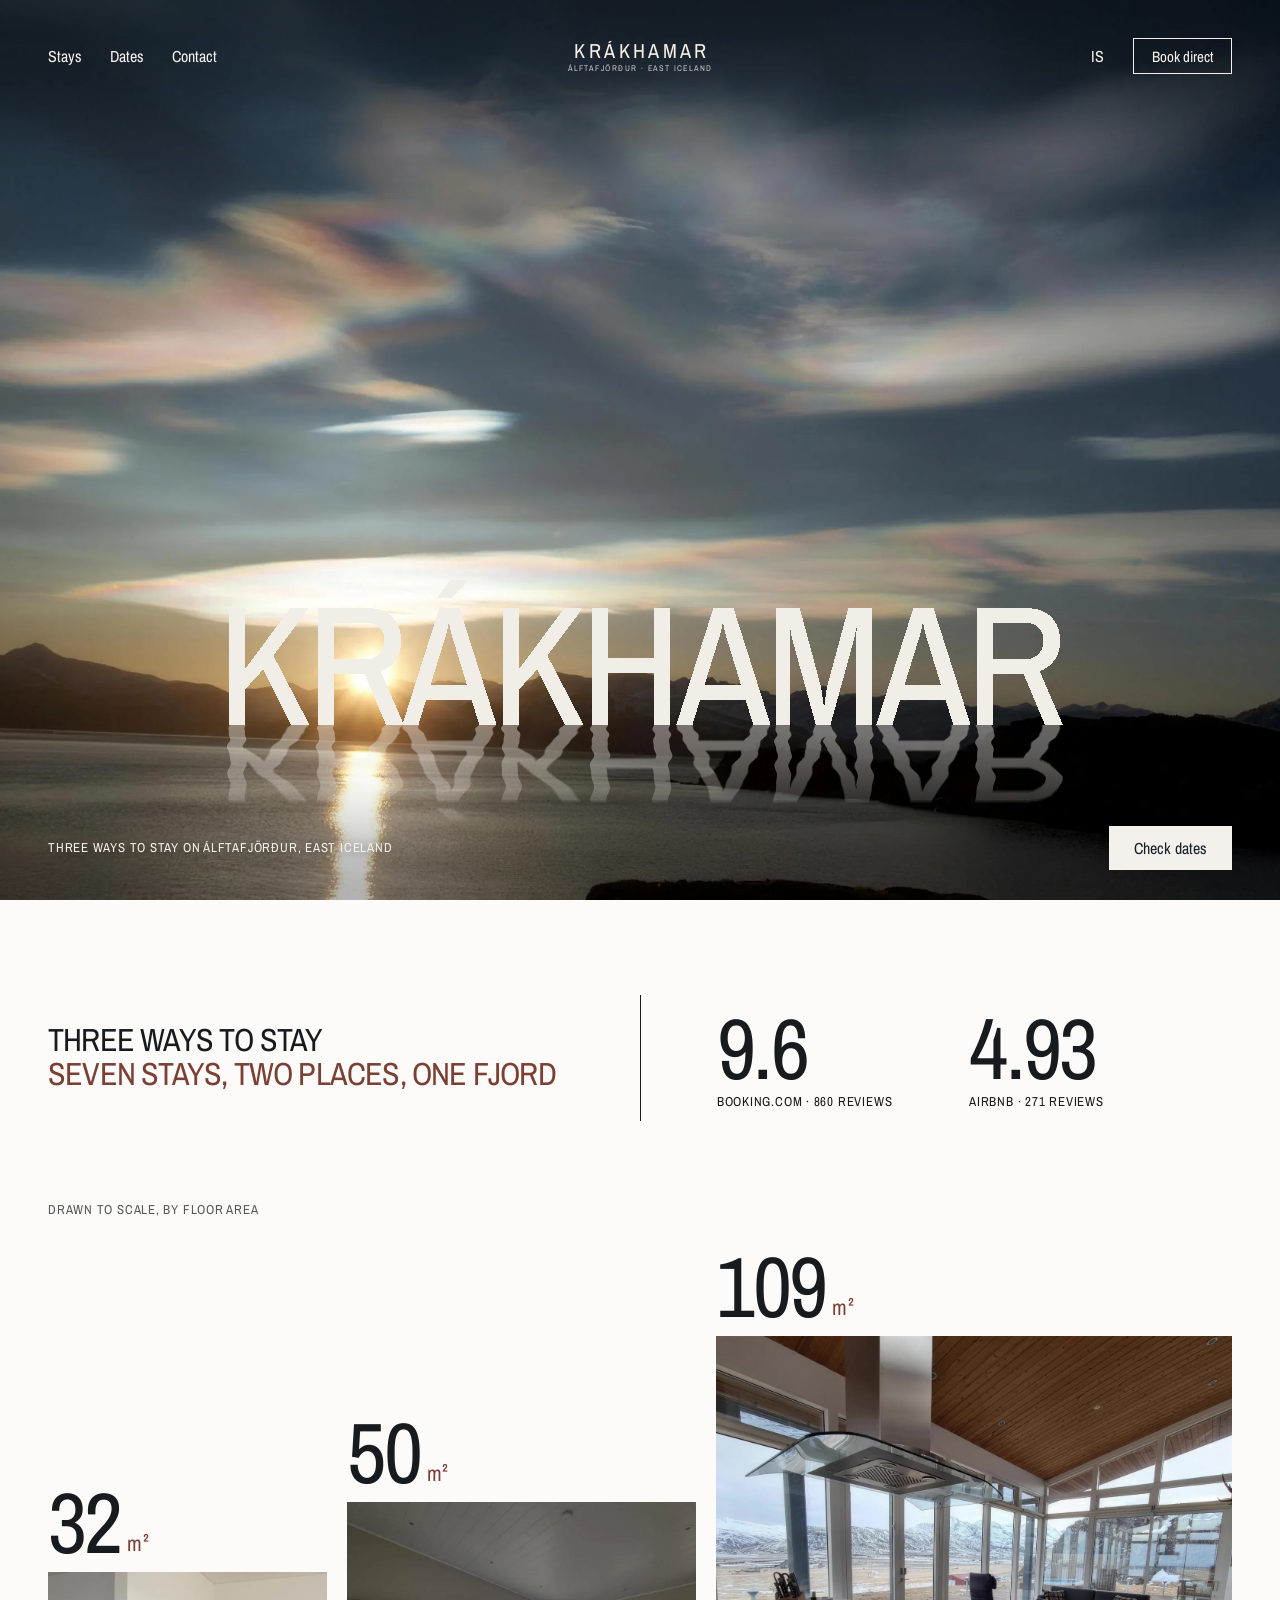
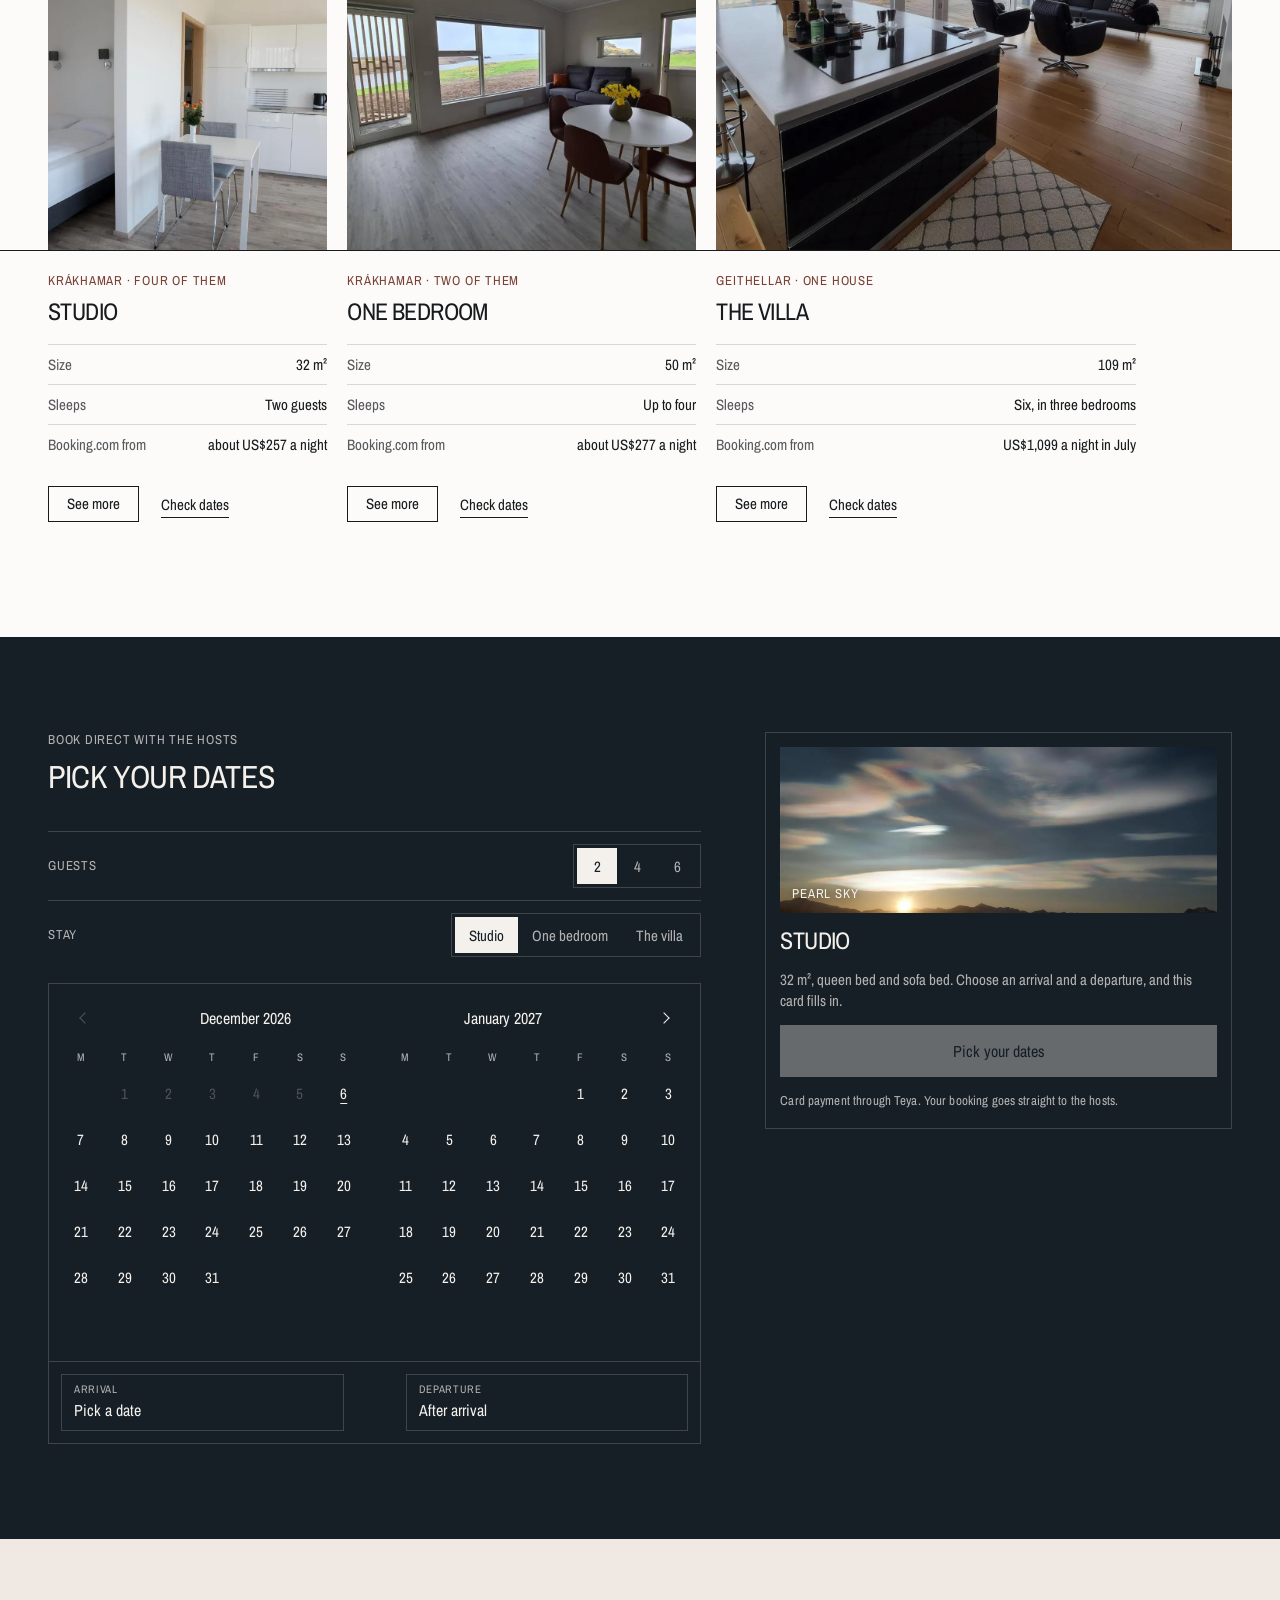
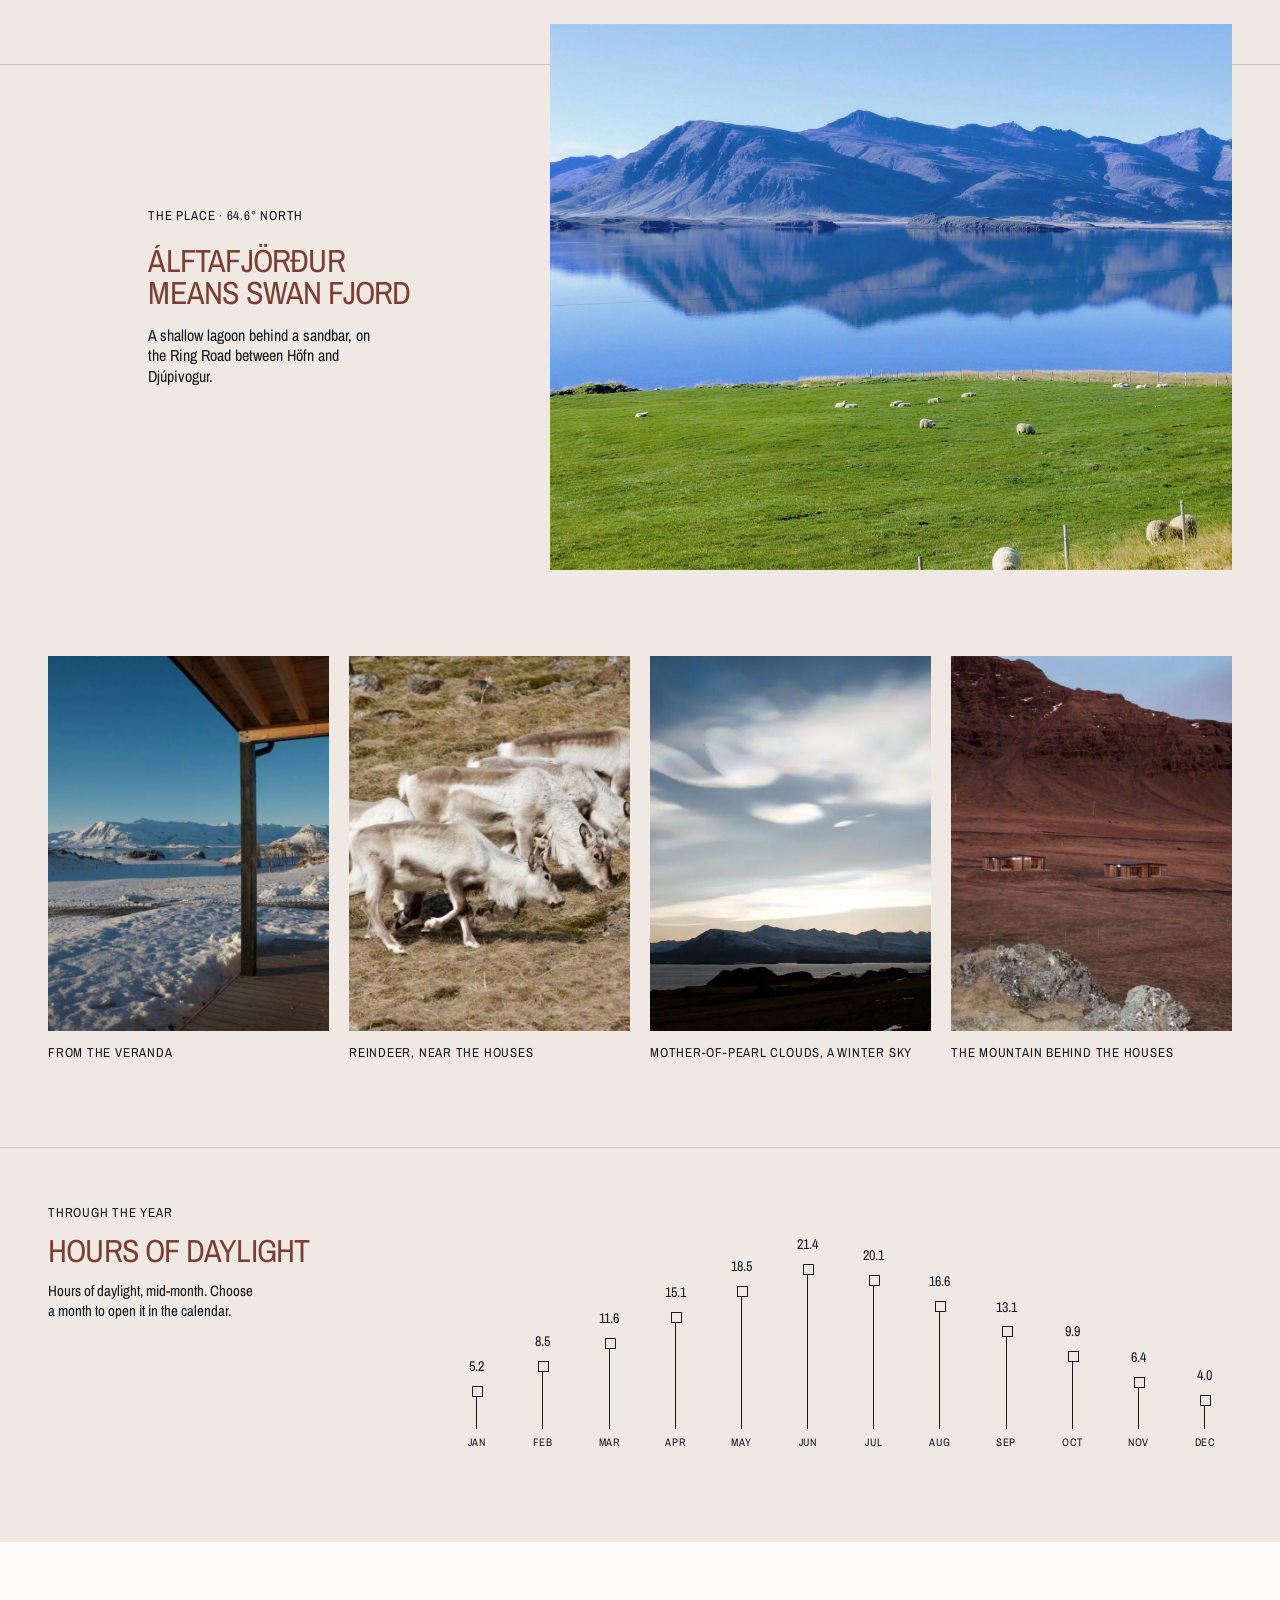
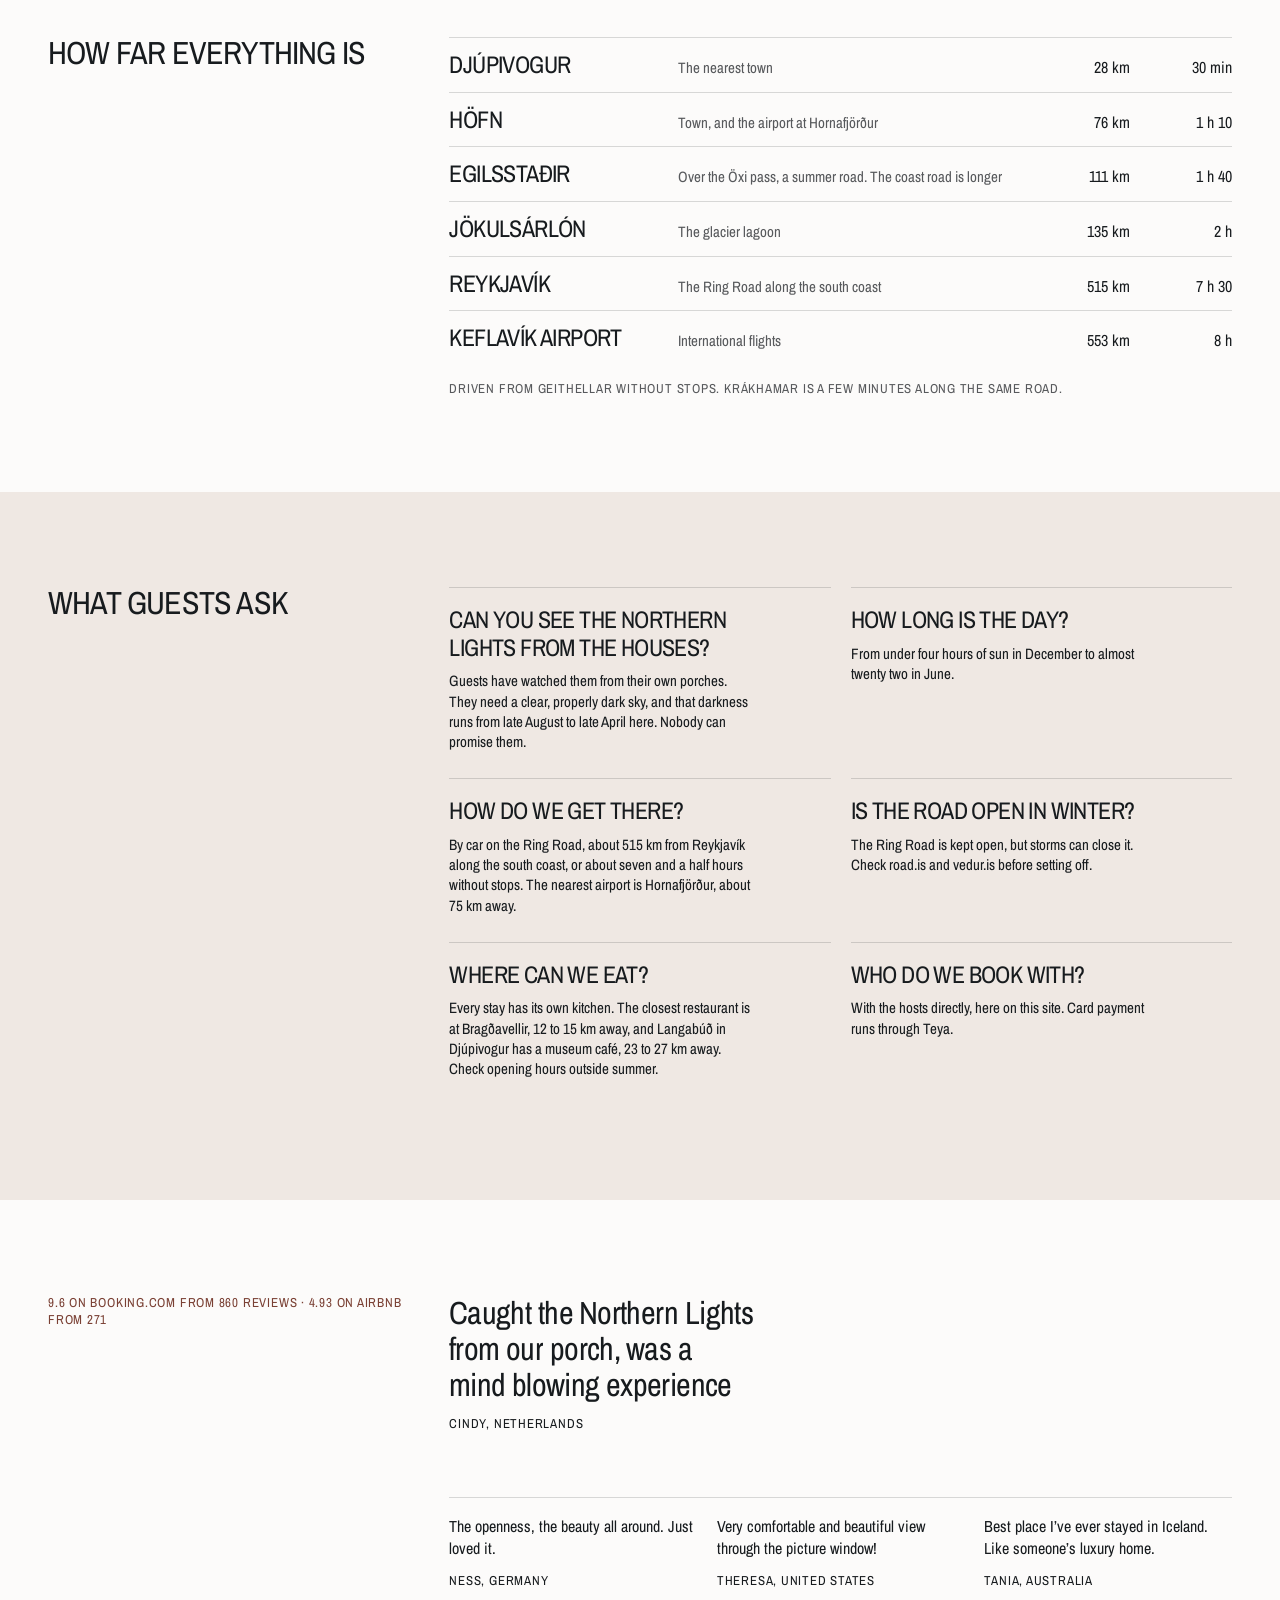
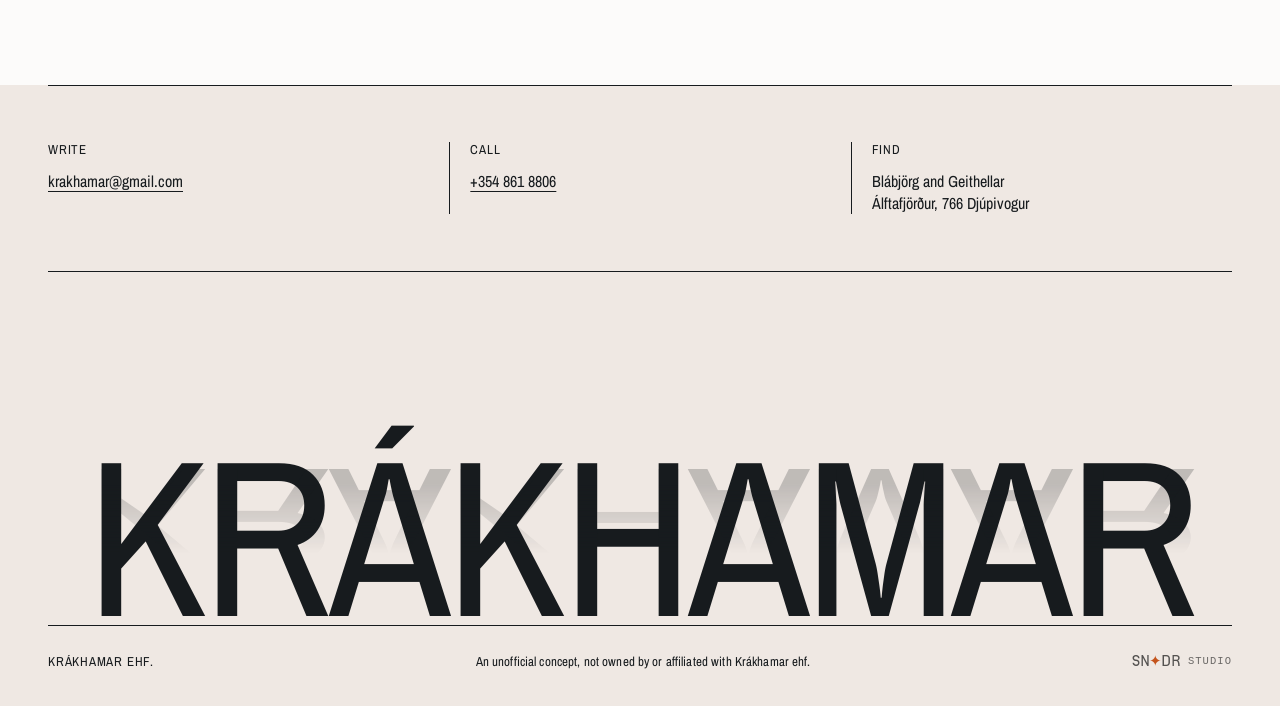
==== commit b1c2f3a5: "Deploy 1359608 (noindex preview) Co-Authored-By: Claude Opus 5.5 <noreply@anthropic.com>" ====
--- a/index.html
+++ b/index.html
@@ -6,12 +6,12 @@
 <meta name="robots" content="noindex, nofollow">
 <title>Krákhamar and Geithellar, stays on Álftafjörður, East Iceland</title>
 <meta name="description" content="Six apartments at Blábjörg and the Geithellar villa on Álftafjörður, between Höfn and Djúpivogur in East Iceland. Book direct with the hosts.">
-<meta name="theme-color" content="#141D22">
+<meta name="theme-color" content="#16202A">
 <link rel="alternate" hreflang="en" href="https://sindrimar02.github.io/krakhamar-preview/"><link rel="alternate" hreflang="is" href="https://sindrimar02.github.io/krakhamar-preview/is/">
 <!-- Design preview by SNDR Studio for Krákhamar ehf. Photographs are the property's own, from its public listings. -->
 <script>try{if(sessionStorage.getItem('kh-wipe')&&!matchMedia('(prefers-reduced-motion: reduce)').matches){document.documentElement.classList.add('kh-in');setTimeout(function(){document.documentElement.classList.remove('kh-in')},3000)}sessionStorage.removeItem('kh-wipe')}catch(e){}</script>
 <script src="assets/vendor/focus-guard.js"></script>
-<link rel="preload" href="assets/fonts/Melodrama-Light.woff2" as="font" type="font/woff2" crossorigin>
+<link rel="preload" href="assets/fonts/ArchivoNarrow-Regular.woff2" as="font" type="font/woff2" crossorigin>
 <link rel="preload" href="assets/img/pearl.webp" as="image" media="(min-width:761px)"><link rel="preload" href="assets/img/pearl-s.webp" as="image" media="(max-width:760px)">
 <link rel="stylesheet" href="assets/vendor/focus-guard.css">
 <link rel="stylesheet" href="css/badge.css">
@@ -19,7 +19,7 @@
 <link rel="icon" href="assets/img/favicon-32.png" type="image/png" sizes="32x32">
 <link rel="icon" href="assets/img/favicon.svg" type="image/svg+xml">
 <link rel="apple-touch-icon" href="assets/img/apple-touch-icon.png">
-<script type="application/ld+json">{"@context":"https://schema.org","@type":"LodgingBusiness","name":"Krákhamar","telephone":"+3548618806","email":"krakhamar@gmail.com","address":{"@type":"PostalAddress","addressLocality":"Djúpivogur","postalCode":"766","addressCountry":"IS"},"geo":{"@type":"GeoCoordinates","latitude":64.59,"longitude":-14.58},"url":"https://sindrimar02.github.io/krakhamar-preview/","inLanguage":"en"}</script>
+<script type="application/ld+json">{"@context":"https://schema.org","@graph":[{"@type":"LodgingBusiness","name":"Krákhamar","telephone":"+3548618806","email":"krakhamar@gmail.com","address":{"@type":"PostalAddress","addressLocality":"Djúpivogur","postalCode":"766","addressCountry":"IS"},"geo":{"@type":"GeoCoordinates","latitude":64.59,"longitude":-14.58},"url":"https://sindrimar02.github.io/krakhamar-preview/","inLanguage":"en"},{"@type":"FAQPage","mainEntity":[{"@type":"Question","name":"Can you see the northern lights from the houses?","acceptedAnswer":{"@type":"Answer","text":"Guests have watched them from their own porches. They need a clear, properly dark sky, and that darkness runs from late August to late April here. Nobody can promise them."}},{"@type":"Question","name":"How long is the day?","acceptedAnswer":{"@type":"Answer","text":"From under four hours of sun in December to almost twenty two in June."}},{"@type":"Question","name":"How do we get there?","acceptedAnswer":{"@type":"Answer","text":"By car on the Ring Road, about 515 km from Reykjavík along the south coast, or about seven and a half hours without stops. The nearest airport is Hornafjörður, about 75 km away."}},{"@type":"Question","name":"Is the road open in winter?","acceptedAnswer":{"@type":"Answer","text":"The Ring Road is kept open, but storms can close it. Check road.is and vedur.is before setting off."}},{"@type":"Question","name":"Where can we eat?","acceptedAnswer":{"@type":"Answer","text":"Every stay has its own kitchen. The closest restaurant is at Bragðavellir, 12 to 15 km away, and Langabúð in Djúpivogur has a museum café, 23 to 27 km away. Check opening hours outside summer."}},{"@type":"Question","name":"Who do we book with?","acceptedAnswer":{"@type":"Answer","text":"With the hosts directly, here on this site. Card payment runs through Teya."}}]}]}</script>
 </head>
 <body>
 <a class="skip" href="#main">Skip to the content</a>
@@ -27,21 +27,21 @@
 <div class="progress" id="progress" aria-hidden="true"></div>
 <header class="hdr" id="hdr">
   <div class="hdr-shell">
+    <nav class="hdr-links" aria-label="Main"><a href="#stays">Stays</a><a href="#book">Dates</a><a href="#contact">Contact</a></nav>
     <a class="hdr-brand" href="./" aria-label="Krákhamar, home">
-      <span class="hdr-place">Álftafjörður, East Iceland</span>
       <span class="hdr-name" translate="no">Krákhamar</span>
+      <span class="hdr-place">Álftafjörður · East Iceland</span>
     </a>
-    <nav class="hdr-links" aria-label="Main"><a href="geithellar/" translate="no">Geithellar</a><a href="krakhamar/" translate="no">Krákhamar</a><a href="the-fjord/">The fjord</a></nav>
     <div class="hdr-act">
       <span class="hdr-chip" id="chip" hidden></span>
       <a class="lang" href="is/" hreflang="is" lang="is" aria-label="Íslenska">IS</a>
-      <a class="pill" href="#book"><span class="pill-t" data-t="Book direct">Book direct</span></a>
+      <a class="btn btn--sm" href="#book">Book direct</a>
       <button class="burger" id="burger" type="button" aria-label="Open menu" aria-expanded="false" aria-controls="menu"><i></i><i></i></button>
     </div>
   </div>
 </header>
 <div class="menu" id="menu" tabindex="-1" hidden aria-label="Menu" role="dialog" aria-modal="true">
-  <nav aria-label="Menu"><a href="geithellar/" translate="no">Geithellar</a><a href="krakhamar/" translate="no">Krákhamar</a><a href="the-fjord/">The fjord</a><a href="#book">Book direct</a></nav>
+  <nav aria-label="Menu"><a href="#stays">Stays</a><a href="#book">Dates</a><a href="#contact">Contact</a></nav>
   <p class="meta menu-foot"><span>krakhamar@gmail.com<br>+354 861 8806</span><a class="menu-lang" href="is/" hreflang="is" lang="is">Íslenska</a></p>
 </div>
 <main id="main">
@@ -51,64 +51,64 @@
     <canvas id="water" aria-hidden="true" data-word="KRÁKHAMAR" data-scene="pearl"></canvas>
     <div class="stage-ui">
       <h1 class="wm" id="wm" translate="no">Krákhamar</h1>
-      <div class="foot" id="foot"><div class="seg seg--line" id="sceneSeg" role="radiogroup" aria-label="What the fjord looks like"><span class="seg-pill" aria-hidden="true"></span><button type="button" role="radio" data-v="pearl">Pearl sky</button><button type="button" role="radio" data-v="blue">Blue hour</button><button type="button" role="radio" data-v="still">Still water</button><button type="button" role="radio" data-v="sun">Low sun</button></div><button class="calm" id="calm" type="button" aria-pressed="false" aria-label="Pause the moving water"><i></i><i></i></button>
-        <div class="finder"><span class="finder-l" id="whoL">Who is coming?</span><div class="seg seg--tray" id="heroParty" role="radiogroup" aria-labelledby="whoL"><span class="seg-pill" aria-hidden="true"></span><button type="button" role="radio" data-v="2">2</button><button type="button" role="radio" data-v="4">4</button><button type="button" role="radio" data-v="6">6</button></div><a class="pill pill--salt" href="#book"><span class="pill-t" data-t="See what is free">See what is free</span></a></div></div>
+      <div class="foot" id="foot"><p class="meta foot-meta">Three ways to stay on Álftafjörður, East Iceland</p><a class="btn btn--on" href="#book">Check dates</a></div>
     </div>
   </div>
 </section>
-<section class="house house--g" id="geithellar">
-  <header class="house-top"><h2 class="house-name" translate="no" data-words>Geithellar</h2><p class="meta">The villa · 109 m² · six guests</p></header>
-  <div class="house-photo" data-slats><img src="assets/img/door-gh.webp" alt="Geithellar, a long low house with a red-edged roof under snow-streaked peaks" loading="lazy"></div>
-  <div class="house-body">
-    <div class="house-text">
-      <p class="house-lead">A long, low house under the mountain, facing the sea. The living room is walled in glass.</p>
-      <dl class="spec">
-        <div><dt class="meta">Bedrooms</dt><dd>3, with one bathroom</dd></div>
-        <div><dt class="meta">Kitchen</dt><dd>Full, with a long island</dd></div>
-        <div><dt class="meta">Outside</dt><dd>Terrace, garden, parking</dd></div>
-        <div><dt class="meta">Guests say</dt><dd>9.7 from 58 reviews</dd></div>
-      </dl>
-      <p class="lnks"><a class="lnk" href="geithellar/">See the house</a><a class="lnk" href="#book" data-unit="villa">Check dates</a></p>
-    </div>
-    <figure class="house-a"><img src="assets/img/glass-gh.webp" alt="The Geithellar living room and kitchen, with a wall of glass to the fjord" loading="lazy"></figure>
-    <figure class="house-b"><img src="assets/img/gh-lounge.webp" alt="Two armchairs by the fireplace at Geithellar" loading="lazy"></figure>
+<section class="intro" id="stays">
+  <h2 class="intro-h"><span data-line>Three ways to stay</span><span class="acc" data-line>Seven stays, two places, one fjord</span></h2>
+  <dl class="intro-proof">
+    <div><dt class="meta">Booking.com · 860 reviews</dt><dd>9.6</dd></div>
+    <div><dt class="meta">Airbnb · 271 reviews</dt><dd>4.93</dd></div>
+  </dl>
+</section>
+<section class="ways" aria-label="The three stays, drawn to scale">
+  <p class="meta ways-key">Drawn to scale, by floor area</p>
+  <div class="ways-grid"><span class="ways-line" aria-hidden="true"></span>
+<article class="way way--studio" style="--m:0.5418">
+  <div class="way-stage">
+    <p class="way-num" aria-hidden="true"><span><b>32</b><small>m²</small></span></p>
+    <a class="way-photo" href="studio/" tabindex="-1" aria-hidden="true"><img src="assets/img/p-s-1.webp" alt="Studio with bed, table and white kitchenette" loading="lazy"></a>
   </div>
-</section>
-<section class="house house--k" id="krakhamar">
-  <header class="house-top"><h2 class="house-name" translate="no" data-words>Krákhamar</h2><p class="meta">Six apartments · three houses · at Blábjörg</p></header>
-  <div class="house-photo" data-slats><img src="assets/img/door-kh.webp" alt="Timber slats on a Krákhamar house at dusk, with the fjord beyond" loading="lazy"></div>
-  <div class="house-body house-body--flip">
-    <figure class="house-a"><img src="assets/img/apt-big.webp" alt="One-bedroom apartment with a picture window onto the fjord" loading="lazy"></figure>
-    <figure class="house-b"><img src="assets/img/studio.webp" alt="Studio apartment with table and kitchenette" loading="lazy"></figure>
-    <div class="house-text">
-      <p class="house-lead">Three timber houses on the farm Blábjörg, 22 km south of Djúpivogur. Every apartment has a kitchenette, a terrace and the fjord in front of it.</p>
-      <dl class="spec">
-        <div><dt class="meta">Studio</dt><dd>Four of them, 32 m²</dd></div>
-        <div><dt class="meta">One bedroom</dt><dd>Two of them, 50 m²</dd></div>
-        <div><dt class="meta">Guests say</dt><dd>9.6 from 860 reviews</dd></div>
-      </dl>
-      <p class="lnks"><a class="lnk" href="krakhamar/">See the apartments</a><a class="lnk" href="#book" data-unit="studio">Check dates</a></p>
-    </div>
+  <div class="way-t">
+    <p class="meta">Krákhamar · four of them</p>
+    <h3 class="way-name">Studio</h3>
+    <dl class="spec"><div><dt>Size</dt><dd>32 m²</dd></div><div><dt>Sleeps</dt><dd>Two guests</dd></div><div><dt>Booking.com from</dt><dd>about US$257 a night</dd></div></dl>
+    <p class="lnks"><a class="btn btn--sm" href="studio/" aria-label="See more: Studio">See more</a><a class="lnk" href="#book" data-unit="studio">Check dates</a></p>
   </div>
-</section>
-<section class="fjord" id="fjord">
-  <div class="fjord-head"><p class="meta">Álftafjörður · 64.6° north</p><h2 class="st" data-words>Álftafjörður means Swan Fjord. A shallow lagoon behind a sandbar, filled and emptied by the tide.</h2></div>
-  <div class="mos">
-    <figure class="m m1"><img src="assets/img/snowview.webp" alt="Snow and blue mountains through the veranda of an apartment" loading="lazy"><figcaption class="meta">From the veranda</figcaption></figure>
-    <figure class="m m2"><img src="assets/img/reindeer.webp" alt="Reindeer grazing near the houses" loading="lazy"><figcaption class="meta">Reindeer, near the houses</figcaption></figure>
-    <figure class="m m3"><img src="assets/img/nacre2.webp" alt="Mother-of-pearl clouds above the fjord" loading="lazy"><figcaption class="meta">Mother-of-pearl clouds, a winter sky</figcaption></figure>
-    <figure class="m m4"><img src="assets/img/red.webp" alt="Rust-red mountain above two low houses" loading="lazy"><figcaption class="meta">The mountain behind the houses</figcaption></figure>
+</article>
+<article class="way way--apt" style="--m:0.6773">
+  <div class="way-stage">
+    <p class="way-num" aria-hidden="true"><span><b>50</b><small>m²</small></span></p>
+    <a class="way-photo" href="one-bedroom/" tabindex="-1" aria-hidden="true"><img src="assets/img/p-o-living.webp" alt="Living room with dining table, sofa and windows onto the fjord" loading="lazy"></a>
   </div>
-  <div class="year" id="year" role="group" aria-label="Hours of daylight by month. Choose a month to see it in the booking calendar."></div>
-  <p class="year-note meta">Hours of daylight on Álftafjörður, mid-month. Choose a month to open it in the calendar.</p>
-  <p class="fjord-more"><a class="lnk" href="the-fjord/">More about the fjord</a></p>
+  <div class="way-t">
+    <p class="meta">Krákhamar · two of them</p>
+    <h3 class="way-name">One bedroom</h3>
+    <dl class="spec"><div><dt>Size</dt><dd>50 m²</dd></div><div><dt>Sleeps</dt><dd>Up to four</dd></div><div><dt>Booking.com from</dt><dd>about US$277 a night</dd></div></dl>
+    <p class="lnks"><a class="btn btn--sm" href="one-bedroom/" aria-label="See more: One bedroom">See more</a><a class="lnk" href="#book" data-unit="apt">Check dates</a></p>
+  </div>
+</article>
+<article class="way way--villa" style="--m:1.0000">
+  <div class="way-stage">
+    <p class="way-num" aria-hidden="true"><span><b>109</b><small>m²</small></span></p>
+    <a class="way-photo" href="villa/" tabindex="-1" aria-hidden="true"><img src="assets/img/glass-gh.webp" alt="The Geithellar living room and kitchen, with a wall of glass to the fjord" loading="lazy"></a>
+  </div>
+  <div class="way-t">
+    <p class="meta">Geithellar · one house</p>
+    <h3 class="way-name">The villa</h3>
+    <dl class="spec"><div><dt>Size</dt><dd>109 m²</dd></div><div><dt>Sleeps</dt><dd>Six, in three bedrooms</dd></div><div><dt>Booking.com from</dt><dd>US$1,099 a night in July</dd></div></dl>
+    <p class="lnks"><a class="btn btn--sm" href="villa/" aria-label="See more: The villa">See more</a><a class="lnk" href="#book" data-unit="villa">Check dates</a></p>
+  </div>
+</article>
+  </div>
 </section>
 <section class="book" id="book" data-units="studio apt villa">
   <div class="book-l">
     <p class="meta">Book direct with the hosts</p>
-    <h2 class="book-h">Your dates on the fjord</h2>
+    <h2 class="book-h">Pick your dates</h2>
     <div class="book-row"><span class="meta" id="bkWho">Guests</span><div class="seg seg--tray seg--dark" id="party" role="radiogroup" aria-labelledby="bkWho"><span class="seg-pill" aria-hidden="true"></span><button type="button" role="radio" data-v="2">2</button><button type="button" role="radio" data-v="4">4</button><button type="button" role="radio" data-v="6">6</button></div></div>
-    <div class="book-row"><span class="meta" id="bkStay">Stay</span><div class="seg seg--tray seg--dark" id="unit" role="radiogroup" aria-labelledby="bkStay"><span class="seg-pill" aria-hidden="true"></span><button type="button" role="radio" data-v="studio">Studio</button><button type="button" role="radio" data-v="apt">One bedroom</button><button type="button" role="radio" data-v="villa">Geithellar</button></div></div>
+    <div class="book-row"><span class="meta" id="bkStay">Stay</span><div class="seg seg--tray seg--dark" id="unit" role="radiogroup" aria-labelledby="bkStay"><span class="seg-pill" aria-hidden="true"></span><button type="button" role="radio" data-v="studio">Studio</button><button type="button" role="radio" data-v="apt">One bedroom</button><button type="button" role="radio" data-v="villa">The villa</button></div></div>
     <div class="cal" id="cal"></div>
   </div>
   <aside class="read" id="read" aria-live="polite">
@@ -131,7 +131,27 @@
     <p class="meta read-foot" id="readFoot">Card payment through Teya. Your booking goes straight to the hosts.</p>
   </aside>
 </section>
-<section class="guests" id="guests"><p class="meta">9.6 on Booking.com from 860 reviews · 4.93 on Airbnb from 271</p><blockquote class="q q-big" lang="en"><p data-words>Caught the Northern Lights from our porch, was a mind blowing experience</p><cite class="meta">Cindy, Netherlands</cite></blockquote><div class="q-row"><blockquote class="q " lang="en"><p>The openness, the beauty all around. Just loved it.</p><cite class="meta">Ness, Germany</cite></blockquote><blockquote class="q " lang="en"><p>Very comfortable and beautiful view through the picture window!</p><cite class="meta">Theresa, United States</cite></blockquote><blockquote class="q " lang="en"><p>The trails cut into the grass just outside the apartments were an added bonus.</p><cite class="meta">Melani, Canada</cite></blockquote></div></section>
+<section id="place" class="feat tint">
+  <figure class="feat-img" data-rise><img src="assets/img/still.webp" alt="Still water and blue mountains on Álftafjörður" loading="lazy"></figure>
+  <div class="feat-t"><p class="meta">The place · 64.6° north</p><h2 class="feat-h">Álftafjörður means Swan Fjord</h2><p>A shallow lagoon behind a sandbar, on the Ring Road between Höfn and Djúpivogur.</p></div>
+</section>
+<section class="four tint">
+  <figure><div class="four-img" data-rise><img src="assets/img/snowview.webp" alt="Snow and blue mountains through the veranda of an apartment" loading="lazy"></div><figcaption class="meta">From the veranda</figcaption></figure><figure><div class="four-img" data-rise><img src="assets/img/reindeer.webp" alt="Reindeer grazing near the houses" loading="lazy"></div><figcaption class="meta">Reindeer, near the houses</figcaption></figure><figure><div class="four-img" data-rise><img src="assets/img/nacre2.webp" alt="Mother-of-pearl clouds above the fjord" loading="lazy"></div><figcaption class="meta">Mother-of-pearl clouds, a winter sky</figcaption></figure><figure><div class="four-img" data-rise><img src="assets/img/red.webp" alt="Rust-red mountain above two low houses" loading="lazy"></div><figcaption class="meta">The mountain behind the houses</figcaption></figure>
+</section>
+<section class="light tint">
+  <div class="light-t"><p class="meta">Through the year</p><h2 class="feat-h">Hours of daylight</h2><p class="year-note">Hours of daylight, mid-month. Choose a month to open it in the calendar.</p></div>
+  <div class="year" id="year" role="group" aria-label="Hours of daylight by month. Choose a month to see it in the booking calendar."></div>
+</section>
+<section class="rows road">
+  <h2 class="rows-h">How far everything is</h2>
+  <div class="rows-b"><ol class="road-list"><li><span class="road-n">Djúpivogur</span><span class="road-d">The nearest town</span><span class="road-k">28 km</span><span class="road-t">30 min</span></li><li><span class="road-n">Höfn</span><span class="road-d">Town, and the airport at Hornafjörður</span><span class="road-k">76 km</span><span class="road-t">1 h 10</span></li><li><span class="road-n">Egilsstaðir</span><span class="road-d">Over the Öxi pass, a summer road. The coast road is longer</span><span class="road-k">111 km</span><span class="road-t">1 h 40</span></li><li><span class="road-n">Jökulsárlón</span><span class="road-d">The glacier lagoon</span><span class="road-k">135 km</span><span class="road-t">2 h</span></li><li><span class="road-n">Reykjavík</span><span class="road-d">The Ring Road along the south coast</span><span class="road-k">515 km</span><span class="road-t">7 h 30</span></li><li><span class="road-n">Keflavík Airport</span><span class="road-d">International flights</span><span class="road-k">553 km</span><span class="road-t">8 h</span></li></ol>
+  <p class="meta light-note">Driven from Geithellar without stops. Krákhamar is a few minutes along the same road.</p></div>
+</section>
+<section class="rows qa tint">
+  <h2 class="rows-h">What guests ask</h2>
+  <dl class="qa-list"><div><dt>Can you see the northern lights from the houses?</dt><dd>Guests have watched them from their own porches. They need a clear, properly dark sky, and that darkness runs from late August to late April here. Nobody can promise them.</dd></div><div><dt>How long is the day?</dt><dd>From under four hours of sun in December to almost twenty two in June.</dd></div><div><dt>How do we get there?</dt><dd>By car on the Ring Road, about 515 km from Reykjavík along the south coast, or about seven and a half hours without stops. The nearest airport is Hornafjörður, about 75 km away.</dd></div><div><dt>Is the road open in winter?</dt><dd>The Ring Road is kept open, but storms can close it. Check road.is and vedur.is before setting off.</dd></div><div><dt>Where can we eat?</dt><dd>Every stay has its own kitchen. The closest restaurant is at Bragðavellir, 12 to 15 km away, and Langabúð in Djúpivogur has a museum café, 23 to 27 km away. Check opening hours outside summer.</dd></div><div><dt>Who do we book with?</dt><dd>With the hosts directly, here on this site. Card payment runs through Teya.</dd></div></dl>
+</section>
+<section class="guests" id="guests"><p class="meta">9.6 on Booking.com from 860 reviews · 4.93 on Airbnb from 271</p><blockquote class="q q-big" lang="en"><p data-words>Caught the Northern Lights from our porch, was a mind blowing experience</p><cite class="meta">Cindy, Netherlands</cite></blockquote><div class="q-row"><blockquote class="q " lang="en"><p>The openness, the beauty all around. Just loved it.</p><cite class="meta">Ness, Germany</cite></blockquote><blockquote class="q " lang="en"><p>Very comfortable and beautiful view through the picture window!</p><cite class="meta">Theresa, United States</cite></blockquote><blockquote class="q " lang="en"><p>Best place I’ve ever stayed in Iceland. Like someone’s luxury home.</p><cite class="meta">Tania, Australia</cite></blockquote></div></section>
 </main>
 <footer class="ft" id="contact">
   <div class="ft-grid">
@@ -142,7 +162,7 @@
   <div class="ft-mark" aria-hidden="true"><span>KRÁKHAMAR</span><span class="r">KRÁKHAMAR</span></div>
   <div class="ft-base meta"><span>Krákhamar ehf.</span><span class="ft-note">An unofficial concept, not owned by or affiliated with Krákhamar ehf.</span><a class="sndr-badge" href="https://sndrstudio.is" target="_blank" rel="noreferrer"
   aria-label="Hannað af SNDR Studio" data-logotype
-  style="--sndr-ink:rgba(255,255,255,0.72);--sndr-ember:#FF8A3D">
+  style="--sndr-ink:rgba(23,23,23,0.72);--sndr-ember:#C4531B">
   <span class="sndr-badge-mark">SN<span class="sndr-badge-star">✦</span>DR</span>
   <span class="sndr-badge-studio">STUDIO</span>
 </a></div>
--- a/css/site.css
+++ b/css/site.css
@@ -1,20 +1,26 @@
-@font-face{font-family:Melodrama;src:url(../assets/fonts/Melodrama-Light.woff2) format("woff2");font-weight:300;font-display:swap}
-@font-face{font-family:Melodrama;src:url(../assets/fonts/Melodrama-Regular.woff2) format("woff2");font-weight:400;font-display:swap}
-@font-face{font-family:Cabinet;src:url(../assets/fonts/CabinetGrotesk-Regular.woff2) format("woff2");font-weight:400;font-display:swap}
-@font-face{font-family:Cabinet;src:url(../assets/fonts/CabinetGrotesk-Medium.woff2) format("woff2");font-weight:500;font-display:swap}
-@font-face{font-family:Mono;src:url(../assets/fonts/jetbrains-mono-400.woff2) format("woff2");font-weight:400;font-display:swap}
+/* Krákhamar. System measured from storfjordhotel.com (04-platform/sndr-teardowns/teardowns/storfjord-2026-11-10/TEARDOWN.md):
+   one condensed grotesk at regular weight, uppercase headings on a small scale, white and one warm tint, square outlined buttons, hairlines.
+   Univers Condensed is licensed, so the face is Archivo Narrow (OFL). Colours are sampled from Krákhamar's own photographs. */
+@font-face{font-family:"Archivo Narrow";src:url(../assets/fonts/ArchivoNarrow-Regular.woff2) format("woff2");font-weight:400;font-display:swap}
+@font-face{font-family:"Archivo Narrow";src:url(../assets/fonts/ArchivoNarrow-Medium.woff2) format("woff2");font-weight:500;font-display:swap}
 
 :root{
-  --salt:#F1EEE7;--salt-7:rgba(241,238,231,.68);--hair:rgba(241,238,231,.18);
-  --ink:#141D22;--stone:#DCD7CC;--stone-ink:#304143;--slate:#22313A;--paper:#F3F0E9;--sand:#E7DFCF;--spruce:#22342D;
+  --paper:#FCFBFA;--tint:#EFE8E3;--ink:#171B1E;--rust:#7A4034;--rose:#C4AA9F;--night:#16202A;
+  --salt:#F4F1EC;--salt-7:rgba(244,241,236,.7);--hair:rgba(244,241,236,.18);
+  --line:color-mix(in srgb,var(--ink) 16%,transparent);
+  --stone:var(--tint);--stone-ink:var(--ink);--slate:var(--night);--sand:var(--tint);--spruce:var(--ink);
   --bk:#171F26;--acc:#D9C5BC;
-  --e:cubic-bezier(.16,1,.3,1);--gut:clamp(18px,3.4vw,48px);
-}
+  --f:"Archivo Narrow","Arial Narrow",Arial,sans-serif;
+  --e:cubic-bezier(.16,1,.3,1);--e-ui:cubic-bezier(.4,0,.2,1);
+  --pad:24px;--gap:20px;--gut:var(--pad);
+}
+@media (min-width:768px){:root{--pad:32px}}
+@media (min-width:1024px){:root{--pad:48px}}
 *{box-sizing:border-box;margin:0}
-html{-webkit-text-size-adjust:100%;background:var(--ink)}
+html{-webkit-text-size-adjust:100%;background:var(--night)}
 html.lenis,html.lenis body{height:auto}
 .lenis.lenis-stopped{overflow:hidden}
-body{font:400 17px/1.5 Cabinet,system-ui,sans-serif;color:var(--ink);background:var(--ink);-webkit-font-smoothing:antialiased;overflow-x:clip}
+body{font:400 16px/1.4 var(--f);color:var(--ink);background:var(--night);-webkit-font-smoothing:antialiased;overflow-x:clip}
 img{display:block;max-width:100%}
 a{color:inherit;text-decoration:none}
 a,button{touch-action:manipulation}
@@ -22,45 +28,127 @@
 [hidden]{display:none!important}
 h1,h2,h3{font-weight:400}
 :focus-visible{outline:2px solid currentColor;outline-offset:3px}
-.meta{font:400 11.5px/1.4 Mono,ui-monospace,monospace;letter-spacing:.05em;text-transform:uppercase}
+.meta{font:400 13px/1.3 var(--f);letter-spacing:.06em;text-transform:uppercase}
+.acc{color:var(--rust)}
 section[id],footer[id]{scroll-margin-top:0}
-
-/* ---------- progress + header (21st.dev Morphing Scroll Navbar #27428, ported) ---------- */
-.progress{position:fixed;z-index:60;top:0;left:0;right:0;height:2px;background:var(--acc);transform:scaleX(0);transform-origin:0 50%;pointer-events:none}
-.hdr{position:fixed;z-index:50;top:0;left:0;right:0;display:flex;justify-content:center;padding:0 20px;pointer-events:none;color:var(--salt)}
-.hdr-shell{pointer-events:auto;display:flex;align-items:center;justify-content:space-between;gap:22px;width:100%;max-width:2400px;height:78px;padding:0 calc(var(--gut) - 20px);border:1px solid transparent;border-radius:999px;
-  transition:max-width .55s cubic-bezier(.34,1.22,.5,1),height .38s cubic-bezier(.34,1.2,.5,1),margin-top .38s ease,padding .38s ease,background-color .3s ease,border-color .3s ease}
-.is-floating .hdr-shell{max-width:940px;height:58px;margin-top:12px;padding:0 9px 0 26px;background:rgba(20,29,34,.84);border-color:rgba(241,238,231,.14);-webkit-backdrop-filter:saturate(150%) blur(16px);backdrop-filter:saturate(150%) blur(16px)}
-.is-compact .hdr-shell{max-width:430px;height:52px}
-.hdr-brand{display:grid;flex:none}
-.hdr-brand>span{grid-area:1/1;transition:opacity .4s ease,transform .6s var(--e);white-space:nowrap}
-.hdr-place{font-size:15px}
-.hdr-name{font:400 23px/1 Melodrama,serif;letter-spacing:.005em;opacity:0;transform:translateY(10px);align-self:center}
-.is-floating .hdr-place{opacity:0;transform:translateY(-10px)}
-.is-floating .hdr-name{opacity:1;transform:none}
-.hdr-links{display:flex;gap:34px;overflow:hidden;max-width:520px;transition:max-width .45s var(--e),opacity .28s ease,gap .35s ease}
-.is-compact .hdr-links{max-width:0;gap:0;opacity:0;pointer-events:none}
-.hdr-links a{position:relative;font-size:15px;white-space:nowrap;padding:6px 0}
-.hdr-links a::after{content:"";position:absolute;left:0;right:0;bottom:2px;height:1px;background:currentColor;transform:scaleX(0);transform-origin:0 50%;transition:transform .5s var(--e)}
+main{background:var(--paper)}
+
+/* ---------- header: links left, name centred, actions right. Compacts over the first 100 px of scroll (Storfjord: padding 20 to 0, mark 1 to .75, linear) ---------- */
+.progress{display:none}
+.hdr{position:fixed;z-index:50;top:0;left:0;right:0;--hp:0;color:var(--salt);border-bottom:1px solid transparent;transition:background-color .3s ease,color .3s ease,border-color .3s ease,transform .3s ease}
+.hdr-shell{display:grid;grid-template-columns:1fr auto 1fr;align-items:center;gap:24px;height:calc(72px + 40px*(1 - var(--hp)));padding:0 var(--pad)}
+.hdr.is-solid{background:var(--paper);color:var(--ink);border-color:var(--line)}
+.hdr.is-away{transform:translateY(-101%)}
+.hdr-links{display:flex;gap:28px}
+.hdr-links a{position:relative;font-size:16px;line-height:24px;white-space:nowrap;padding:10px 0}
+.hdr-links a::after{content:"";position:absolute;left:0;right:0;bottom:8px;height:1px;background:currentColor;transform:scaleX(0);transform-origin:0 50%;transition:transform .3s var(--e-ui)}
 .hdr-links a[aria-current]::after{transform:scaleX(1)}
 @media (hover:hover){.hdr-links a:hover::after{transform:scaleX(1)}}
-.hdr-act{display:flex;align-items:center;gap:12px;flex:none}
-.hdr-chip{font:400 11.5px/1 Mono,monospace;letter-spacing:.03em;white-space:nowrap;opacity:.8;max-width:0;overflow:hidden;transition:max-width .5s var(--e)}
-.is-floating .hdr-chip{max-width:230px}
+.hdr-brand{justify-self:center;display:grid;justify-items:center;gap:5px;text-align:center;white-space:nowrap;transform:scale(calc(1 - .25*var(--hp)));transition:opacity .5s var(--e-ui)}
+.hdr-name{font:400 27px/1 var(--f);letter-spacing:.16em;text-transform:uppercase;margin-right:-.16em}
+.hdr-place{font:400 11px/1 var(--f);letter-spacing:.14em;text-transform:uppercase;opacity:.8}
+[data-page=home] .hdr:not(.is-floating) .hdr-brand{opacity:0}
+.hdr-act{justify-self:end;display:flex;align-items:center;gap:14px}
+.hdr-chip{font:400 13px/1 var(--f);letter-spacing:.04em;white-space:nowrap}
+.lang{display:inline-grid;place-items:center;min-width:44px;height:44px;font:400 16px/1 var(--f)}
 .burger{display:none}
 
-.pill{display:inline-flex;align-items:center;height:40px;padding:0 20px;border:1px solid rgba(241,238,231,.55);border-radius:99px;font-size:15px;white-space:nowrap;transition:background-color .35s ease,color .35s ease,transform .2s ease}
-.pill{--c:var(--salt)}
-.pill-t{display:inline-block;overflow:hidden;line-height:1.3;color:transparent;text-shadow:0 0 0 var(--c),0 1.3em 0 var(--c);transition:text-shadow .55s var(--e)}
+/* ---------- buttons: square, one hairline, the fill arrives in .4s (Storfjord) ---------- */
+.btn{display:inline-flex;align-items:center;justify-content:center;height:44px;padding:0 24px;border:1px solid currentColor;font:400 16px/1 var(--f);white-space:nowrap;transition:background-color .4s ease,color .4s ease,border-color .4s ease,transform .15s var(--e-ui)}
+.btn--sm{height:36px;padding:0 18px;font-size:15px}
+.btn:active{transform:scale(.98)}
+.btn--on{background:var(--salt);border-color:var(--salt);color:var(--night)}
 @media (hover:hover){
-  .pill:hover{background:var(--salt);border-color:var(--salt);--c:var(--ink)}
-  .pill:hover .pill-t{text-shadow:0 -1.3em 0 var(--c),0 0 0 var(--c)}
-}
-.pill:active{transform:scale(.97)}
-.pill--salt{background:var(--ink);color:var(--salt);border-color:var(--ink)}
-@media (hover:hover){.pill--salt:hover{background:var(--slate);border-color:var(--slate);--c:var(--salt)}}
-
-/* ---------- segmented (21st.dev Segmented Control #43122, ported to vanilla) ---------- */
+  .btn:hover{background:var(--ink);border-color:var(--ink);color:var(--paper)}
+  .hdr:not(.is-solid) .btn:hover,.ph .btn:hover{background:var(--salt);border-color:var(--salt);color:var(--night)}
+  .btn--on:hover,.hdr:not(.is-solid) .btn--on:hover{background:transparent;border-color:var(--salt);color:var(--salt)}
+}
+@media (pointer:coarse){.btn,.btn--sm{height:44px}}
+.lnks{display:flex;flex-wrap:wrap;align-items:center;gap:8px 22px}
+.lnk{position:relative;display:inline-block;padding:8px 0 6px;font-size:15px}
+.lnk::after{content:"";position:absolute;left:0;right:0;bottom:3px;height:1px;background:currentColor;transform-origin:100% 50%;transition:transform .5s var(--e)}
+@media (hover:hover){.lnk:hover::after{transform:scaleX(.35)}}
+.skip{position:fixed;z-index:70;left:12px;top:-60px;background:var(--salt);color:var(--night);padding:10px 16px}
+.skip:focus{top:12px}
+
+/* ---------- hero: the name stands on the waterline and mirrors in the fjord ---------- */
+.hero{position:relative;height:100lvh}
+.stage{position:relative;height:100lvh;overflow:hidden;background:var(--night);color:var(--salt)}
+.poster{position:absolute;inset:0;width:100%;height:100%;max-width:none;object-fit:cover;object-position:50% 80%}
+.gl-sized .poster{inset:auto;object-fit:fill}
+#water{position:absolute;inset:0;width:100%;height:100%;opacity:0}
+.gl #water{opacity:1}
+.stage-ui{position:absolute;left:0;right:0;top:0;height:100svh}
+.wm{position:absolute;left:0;right:0;bottom:20%;text-align:center;font:400 min(13.3vw,30svh)/.8 var(--f);letter-spacing:-.025em;text-transform:uppercase}
+@media (max-aspect-ratio:9/10){.wm{font-size:min(18.1vw,30svh)}}
+.gl .wm{clip-path:inset(50%);white-space:nowrap}
+.foot{position:absolute;left:var(--pad);right:var(--pad);bottom:max(30px,env(safe-area-inset-bottom));display:flex;justify-content:space-between;align-items:center;gap:24px}
+.foot-meta{margin-right:auto;text-shadow:0 1px 12px rgba(0,0,0,.6)}
+
+/* ---------- intro: a two-line statement, the second line in rust, a hairline, then the proof (Storfjord's welcome split) ---------- */
+.intro{display:grid;grid-template-columns:1fr 1fr;align-items:center;padding:clamp(64px,7.4vw,112px) var(--pad) clamp(56px,6.4vw,96px)}
+.intro-h{font:400 clamp(28px,2.5vw,36px)/1 var(--f);letter-spacing:-.025em;text-transform:uppercase;padding-right:var(--gap)}
+.intro-h>span{display:block;overflow:clip;padding:.14em 0 .06em;margin:-.14em 0 -.02em}
+.intro-h>span>i{display:block;font-style:normal}
+.intro-proof{position:relative;display:flex;gap:clamp(36px,6vw,96px);padding:10px 0 10px clamp(36px,6vw,96px)}
+.intro-proof::before{content:"";position:absolute;left:0;top:0;bottom:0;width:1px;background:var(--ink);transform:scaleY(var(--rule,1));transform-origin:50% 0}
+.intro-proof>div{display:flex;flex-direction:column-reverse;gap:10px}
+.intro-proof dd{margin:0;font:400 clamp(60px,6.7vw,96px)/.84 var(--f);letter-spacing:-.03em;font-variant-numeric:lining-nums;overflow:clip;padding-top:.08em}
+.intro-proof dd>i{display:block;font-style:normal}
+
+/* ---------- the three stays on one line, drawn to scale: each photograph is a square whose area follows the floor area (32, 50, 109 m²) ---------- */
+.ways{padding:0 var(--pad) clamp(80px,9vw,136px)}
+.ways-key{margin-bottom:22px;color:color-mix(in srgb,var(--ink) 72%,transparent)}
+.ways-grid{position:relative;max-width:max(900px,calc(78svh*2.219));margin-left:auto;display:grid;grid-template-columns:5.657fr 7.071fr 10.44fr;grid-template-rows:auto auto;gap:0 var(--gap)}
+.ways-line{grid-column:1/-1;grid-row:1;align-self:end;height:1px;margin:0 calc(var(--pad)*-1);background:var(--ink);transform-origin:0 50%}
+.way{grid-row:1/3;display:grid;grid-template-rows:subgrid;min-width:0}
+.way--studio{grid-column:1}.way--apt{grid-column:2}.way--villa{grid-column:3}
+.way-stage{align-self:end;display:flex;flex-direction:column}
+.way-num{overflow:clip;padding-top:.1em;margin-bottom:14px;font:400 clamp(60px,6.7vw,96px)/.84 var(--f);letter-spacing:-.03em;font-variant-numeric:lining-nums}
+.way-num>span{display:block}
+.way-num b{font-weight:400}
+.way-num small{font-size:.25em;letter-spacing:.02em;margin-left:.3em;color:var(--rust);vertical-align:.1em}
+.way-photo{display:block;aspect-ratio:1;overflow:hidden;background:var(--tint)}
+.way-photo img{width:100%;height:100%;object-fit:cover;transition:transform .5s var(--e-ui)}
+.way--apt .way-photo img{object-position:50% 88%}
+.way--studio .way-photo img{object-position:62% 50%}
+@media (hover:hover){.way:hover .way-photo img{transform:scale(1.035)}}
+.way-t{display:flex;flex-direction:column;align-items:flex-start;gap:8px;padding-top:22px}
+.way-t .meta{color:var(--rust)}
+.way-name{font:400 24px/1.15 var(--f);letter-spacing:-.025em;text-transform:uppercase}
+.spec{width:100%;display:grid}
+.spec>div{display:flex;justify-content:space-between;align-items:baseline;gap:18px;padding:9px 0;border-top:1px solid var(--line)}
+.spec dt{font-size:15px;color:color-mix(in srgb,currentColor 72%,transparent)}
+.spec dd{margin:0;text-align:right;font-size:15px}
+.way .spec{margin-top:10px;max-width:420px}
+.way .lnks{margin-top:14px}
+@media (max-width:900px){
+  .intro{grid-template-columns:1fr;gap:34px;padding-top:56px}
+  .intro-proof{padding:24px 0 0;gap:44px}
+  .intro-proof::before{right:0;bottom:auto;width:auto;height:1px;transform:scaleX(var(--rule,1));transform-origin:0 50%}
+  .ways-grid{display:block;max-width:none}
+  .ways-line{display:none}
+  .way{display:block;margin-bottom:56px}
+  .way:last-child{margin-bottom:0}
+  .way-photo{width:calc(var(--m)*100%)}
+  .way-t{margin:0 calc(var(--pad)*-1);padding:20px var(--pad) 0;border-top:1px solid var(--ink)}
+  .way .spec{max-width:none}
+}
+
+
+/* ---------- shared pieces ---------- */
+.tint{background:var(--tint)}
+.feat-h,.rows-h,.book-h,.show-h{font:400 clamp(28px,2.5vw,36px)/1 var(--f);letter-spacing:-.025em;text-transform:uppercase;text-wrap:balance}
+.feat-h{color:var(--rust)}
+.dash{list-style:none;padding:0;display:grid;gap:7px}
+.dash li{position:relative;padding-left:26px;font-size:15px;line-height:1.3}
+.dash li::before{content:"";position:absolute;left:0;top:.62em;width:14px;height:1px;background:currentColor}
+.w{display:inline-block;overflow:clip;padding:.24em 0 .14em;margin:-.24em 0 -.14em;vertical-align:top}
+.w>i{display:inline-block;font-style:normal;will-change:transform}
+.chev{display:block;width:8px;height:8px;border-top:1px solid currentColor;border-right:1px solid currentColor}
+.chev--r{transform:translateX(-2px) rotate(45deg)}.chev--l{transform:translateX(2px) rotate(-135deg)}
+
+/* ---------- segmented control (21st.dev #43122, ported): square, as everything here ---------- */
 .seg{position:relative;display:inline-flex;touch-action:pan-y;user-select:none;-webkit-user-select:none}
 .seg button{position:relative;z-index:1;white-space:nowrap;transition:color .2s ease,opacity .2s ease}
 .seg-pill{position:absolute;top:0;bottom:0;left:0;right:100%;pointer-events:none;transition:left .38s var(--e),right .38s var(--e),scale .2s var(--e)}
@@ -68,103 +156,76 @@
 .seg-pill[data-dir=left]{transition-duration:.27s,.42s,.2s}
 .seg[data-pressed] .seg-pill{scale:.97}
 .seg--line{gap:26px}
-.seg--line button{font-size:15px;height:44px;opacity:.78}
+.seg--line button{font-size:16px;height:44px;opacity:.7}
 .seg--line button[aria-checked=true]{opacity:1}
 @media (hover:hover){.seg--line button:hover{opacity:1}}
-.seg--line .seg-pill{top:auto;bottom:8px;height:1px;background:var(--salt)}
-.seg--tray{padding:3px;border-radius:99px;background:rgba(20,29,34,.08)}
-.seg--tray button{min-width:38px;height:34px;padding:0 13px;border-radius:99px;font-size:15px;color:rgba(20,29,34,.72)}
-.seg--tray button[aria-checked=true]{color:var(--salt)}
-.seg--tray .seg-pill{top:3px;bottom:3px;background:var(--ink);border-radius:99px}
-.seg--dark{background:rgba(241,238,231,.1)}
-.seg--dark button{color:var(--salt-7)}
-.seg--dark button[aria-checked=true]{color:var(--ink)}
-.seg--dark .seg-pill{background:var(--salt)}
+.seg--line .seg-pill{top:auto;bottom:8px;height:1px;background:currentColor}
+.seg--tray{padding:3px;border:1px solid var(--hair)}
+.seg--tray button{min-width:40px;height:36px;padding:0 14px;font-size:15px;color:var(--salt-7)}
+.seg--tray button[aria-checked=true]{color:var(--night)}
+.seg--tray .seg-pill{top:3px;bottom:3px;background:var(--salt)}
 @media (pointer:coarse){.seg--tray button{height:44px;min-width:44px}}
 
-/* ---------- hero ---------- */
-.hero{position:relative;height:100lvh}
-.stage{position:relative;height:100lvh;overflow:hidden;background:var(--ink);color:var(--salt)}
-.poster{position:absolute;inset:0;width:100%;height:100%;max-width:none;object-fit:cover;object-position:50% 80%}
-.gl-sized .poster{inset:auto;object-fit:fill}
-#water{position:absolute;inset:0;width:100%;height:100%;opacity:0}
-.gl #water{opacity:1}
-.stage-ui{position:absolute;left:0;right:0;top:0;height:100svh}
-.wm{position:absolute;left:0;right:0;bottom:22%;text-align:center;font:300 clamp(58px,16vw,236px)/1 Melodrama,serif;letter-spacing:-.025em;text-transform:uppercase}
-.gl .wm{clip-path:inset(50%);white-space:nowrap}
-.foot{position:absolute;left:var(--gut);right:var(--gut);bottom:max(30px,env(safe-area-inset-bottom));display:flex;justify-content:space-between;align-items:center;gap:24px}
-.calm{position:relative;flex:none;margin-right:auto;margin-left:-8px;width:44px;height:44px;display:flex;align-items:center;justify-content:center;gap:4px;opacity:.72;transition:opacity .25s ease}
-.calm i{width:2px;height:11px;background:currentColor;transition:transform .35s var(--e)}
-.calm[aria-pressed=true] i:first-child{transform:rotate(90deg) translateX(0)}
-.calm[aria-pressed=true] i:last-child{transform:scaleY(0)}
-@media (hover:hover){.calm:hover{opacity:1}}
-.finder{display:flex;align-items:center;gap:16px;padding:6px 6px 6px 24px;border-radius:99px;background:var(--salt);color:var(--ink)}
-.finder-l{font-size:15px;white-space:nowrap}
-
-/* ---------- the two houses: each photo opens through timber slats, the screen on Krákhamar's own walls ---------- */
-.house{--g:var(--stone);background:var(--g);color:var(--stone-ink);padding:clamp(84px,10vw,150px) 0 clamp(70px,9vw,140px)}
-.house--k{--g:var(--paper);color:var(--ink)}
-.house-top{display:flex;justify-content:space-between;align-items:flex-end;gap:24px;padding:0 var(--gut);margin-bottom:clamp(24px,3vw,44px)}
-.house-name{font:300 clamp(58px,12.4vw,216px)/.92 Melodrama,serif;letter-spacing:-.018em;text-transform:uppercase}
-.house-top .meta{padding-bottom:1.1em;text-align:right;white-space:nowrap}
-.house-photo{position:relative;height:clamp(380px,62vw,88svh);overflow:hidden}
-.house-photo img{width:100%;height:100%;object-fit:cover}
-.slats{position:absolute;inset:0;display:flex;pointer-events:none}
-.slats i{flex:1 1 0;background:var(--g);transform-origin:100% 50%;margin-right:-1px;will-change:transform}
-.house-body{display:grid;grid-template-columns:repeat(12,1fr);gap:20px;padding:clamp(26px,3vw,44px) var(--gut) 0;align-items:stretch}
-.house-text{grid-column:1/5;display:flex;flex-direction:column;align-items:flex-start;gap:22px;padding-right:12px}
-.house-a{grid-column:5/10;margin:0}.house-b{grid-column:10/13;margin:0}
-.house-body--flip .house-a{grid-column:1/6;grid-row:1}.house-body--flip .house-b{grid-column:6/9;grid-row:1}.house-body--flip .house-text{grid-column:9/13;grid-row:1;padding-right:0}
-.house-a,.house-b{height:clamp(300px,33vw,540px);overflow:hidden}
-.house-a img,.house-b img{width:100%;height:100%;object-fit:cover}
-.house-lead{font:400 clamp(25px,2.3vw,37px)/1.14 Melodrama,serif}
-.spec{width:100%;display:grid}
-.spec>div{display:flex;justify-content:space-between;align-items:baseline;gap:18px;padding:10px 0;border-top:1px solid currentColor;border-color:color-mix(in srgb,currentColor 24%,transparent)}
-.spec dd{margin:0;text-align:right}
-.house-lead,.book-h,.units-h,.q-big p{text-wrap:balance}
-.skip{position:fixed;z-index:70;left:12px;top:-60px;background:var(--salt);color:var(--ink);padding:10px 16px}
-.skip:focus{top:12px}
-.lnks{display:flex;flex-wrap:wrap;gap:8px 26px}
-.lnk{position:relative;display:inline-block;padding:8px 0 5px;font-size:16px}
-.lnk::after{content:"";position:absolute;left:0;right:0;bottom:2px;height:1px;background:currentColor;transform-origin:100% 50%;transition:transform .6s var(--e)}
-@media (hover:hover){.lnk:hover::after{transform:scaleX(.35)}}
-
-/* ---------- fjord ---------- */
-.fjord{background:var(--slate);color:var(--salt);padding:clamp(90px,12vw,190px) var(--gut) clamp(70px,8vw,120px)}
-.fjord-head{display:grid;grid-template-columns:repeat(12,1fr);gap:0 20px;margin-bottom:clamp(56px,7vw,110px)}
-.fjord-head .meta{grid-column:1/4;padding-top:12px;color:var(--salt-7)}
-.st{grid-column:4/13;font:400 clamp(35px,4.7vw,78px)/1.07 Melodrama,serif;letter-spacing:-.012em;text-wrap:balance}
-.w{display:inline-block;overflow:clip;padding:.24em 0 .14em;margin:-.24em 0 -.14em;vertical-align:top}
-.w>i{display:inline-block;font-style:normal;will-change:transform}
-.mos{display:grid;grid-template-columns:repeat(12,1fr);gap:20px}
-.m{position:relative;overflow:hidden;margin:0;height:clamp(240px,31vw,540px)}
-.m1{grid-column:1/8}.m2{grid-column:8/13}.m3{grid-column:1/6}.m4{grid-column:6/13}
-.m img{position:absolute;left:0;top:-8%;width:100%;height:116%;object-fit:cover}
-.m figcaption{position:absolute;left:14px;bottom:12px;color:var(--salt);text-shadow:0 1px 10px rgba(0,0,0,.5)}
-.year{display:grid;grid-template-columns:repeat(12,1fr);gap:clamp(3px,.9vw,14px);align-items:end;height:clamp(190px,20vw,290px);margin-top:clamp(70px,9vw,130px)}
+/* ---------- feature band (Storfjord: image on 7 columns, text on 3 to 4, a hairline across the band, sides alternate) ---------- */
+.feat{position:relative;display:grid;grid-template-columns:repeat(12,1fr);gap:0 var(--gap);align-items:center;padding:clamp(64px,6.7vw,96px) var(--pad)}
+.feat::before{content:"";position:absolute;left:0;right:0;top:calc(clamp(64px,6.7vw,96px) + 40px);height:1px;background:var(--line)}
+.feat-img{position:relative;grid-column:6/13;grid-row:1;margin:0;aspect-ratio:5/4;overflow:hidden;background:var(--tint)}
+.feat-img img,.four-img img,.rm-frame img{width:100%;height:100%;object-fit:cover}
+.feat-t{position:relative;grid-column:2/5;grid-row:1;display:flex;flex-direction:column;align-items:flex-start;gap:16px}
+.feat-t .feat-h{margin-top:4px}
+.feat-t p:not(.meta){font-size:16px;line-height:1.3;max-width:34ch}
+.feat--flip .feat-img{grid-column:1/8}
+.feat--flip .feat-t{grid-column:9/12}
+
+/* ---------- a row of four (Storfjord's rooms row: 4 across, 3:4), captions under the photographs ---------- */
+.four{display:grid;grid-template-columns:repeat(4,1fr);gap:var(--gap);padding:0 var(--pad) clamp(64px,6.7vw,96px)}
+.four figure{margin:0}
+.four-img{aspect-ratio:3/4;overflow:hidden}
+.four figcaption{padding-top:14px}
+
+/* ---------- daylight through the year ---------- */
+.light{display:grid;grid-template-columns:repeat(12,1fr);gap:0 var(--gap);align-items:end;padding:clamp(40px,4.4vw,64px) var(--pad) clamp(72px,7.4vw,112px);border-top:1px solid var(--line)}
+.light-t{grid-column:1/4;display:flex;flex-direction:column;gap:14px;align-self:start}
+.year-note{font-size:15px;line-height:1.3;max-width:30ch}
+.year{grid-column:5/13;display:grid;grid-template-columns:repeat(12,1fr);gap:clamp(3px,.9vw,14px);align-items:end;height:clamp(190px,19vw,270px)}
 .yr{display:flex;flex-direction:column;justify-content:flex-end;align-items:stretch;height:100%;gap:8px;text-align:center}
-.yr-h{font-size:clamp(11px,1.15vw,16px);font-variant-numeric:tabular-nums;padding-bottom:6px}
-.yr-b{position:relative;align-self:center;display:block;width:1px;height:calc(var(--h)*100%*.74);min-height:6px;background:var(--acc);transform-origin:50% 100%}
-.yr-b::before{content:"";position:absolute;left:50%;top:-4px;width:9px;height:9px;margin-left:-4.5px;border-radius:50%;border:1px solid var(--acc);background:var(--slate);transition:background-color .3s ease,transform .5s var(--e)}
-.yr-m{font:400 clamp(9.5px,.85vw,11.5px)/1 Mono,monospace;text-transform:uppercase;letter-spacing:.04em;color:var(--salt-7)}
-.yr[aria-pressed=true] .yr-b::before{background:var(--acc);transform:scale(1.25)}
-@media (hover:hover){.yr:hover .yr-b::before{background:var(--acc);transform:scale(1.25)}}
-.year-note{margin-top:16px;color:var(--salt-7)}
-
-/* ---------- book ---------- */
-.book{background:var(--bk);color:var(--salt);display:grid;grid-template-columns:minmax(0,7fr) minmax(0,5fr);gap:clamp(28px,5vw,84px);padding:clamp(90px,11vw,160px) var(--gut)}
+.yr-h{font-size:clamp(12px,1.1vw,16px);font-variant-numeric:tabular-nums;padding-bottom:6px}
+.yr-b{position:relative;align-self:center;display:block;width:1px;height:calc(var(--h)*100%*.74);min-height:6px;background:var(--ink);transform-origin:50% 100%}
+.yr-b::before{content:"";position:absolute;left:50%;top:-4px;width:9px;height:9px;margin-left:-4.5px;border:1px solid var(--ink);background:var(--tint);transition:background-color .3s ease,transform .3s var(--e-ui)}
+.yr-m{font:400 clamp(10px,.85vw,12px)/1 var(--f);text-transform:uppercase;letter-spacing:.06em}
+.yr[aria-pressed=true] .yr-b::before{background:var(--rust);border-color:var(--rust);transform:scale(1.25)}
+@media (hover:hover){.yr:hover .yr-b::before{background:var(--rust);border-color:var(--rust);transform:scale(1.25)}}
+
+/* ---------- row sections: heading on 3 columns, hairline rows on 8 ---------- */
+.rows{display:grid;grid-template-columns:repeat(12,1fr);gap:0 var(--gap);padding:clamp(72px,7.4vw,112px) var(--pad)}
+.rows-h{grid-column:1/5}
+.rows-b,.rows>.spec,.qa-list{grid-column:5/13}
+.spec--2{grid-template-columns:1fr 1fr;column-gap:var(--gap)}
+.spec--2 dd{max-width:30ch}
+.road-list{list-style:none;padding:0}
+.road-list li{display:grid;grid-template-columns:minmax(0,3fr) minmax(0,5fr) 1.2fr 1.2fr;gap:18px;align-items:baseline;padding:13px 0;border-top:1px solid var(--line)}
+.road-n{font:400 24px/1.15 var(--f);letter-spacing:-.025em;text-transform:uppercase}
+.road-d{font-size:15px;color:color-mix(in srgb,var(--ink) 72%,transparent)}
+.road-k,.road-t{text-align:right;font-variant-numeric:tabular-nums}
+.light-note{margin-top:16px;color:color-mix(in srgb,var(--ink) 72%,transparent)}
+.qa-list{display:grid;grid-template-columns:1fr 1fr;gap:0 var(--gap)}
+.qa-list>div{padding:18px 0 26px;border-top:1px solid var(--line)}
+.qa-list dt{font:400 24px/1.15 var(--f);letter-spacing:-.025em;text-transform:uppercase;margin-bottom:10px;text-wrap:balance}
+.qa-list dd{margin:0;font-size:15px;line-height:1.35;max-width:44ch}
+
+/* ---------- book: the one dark band ---------- */
+.book{background:var(--bk);color:var(--salt);display:grid;grid-template-columns:minmax(0,7fr) minmax(0,5fr);gap:clamp(28px,5vw,84px);padding:clamp(72px,7.4vw,112px) var(--pad)}
 .book-l .meta{color:var(--salt-7)}
-.book-h{font:300 clamp(44px,6vw,98px)/1 Melodrama,serif;letter-spacing:-.012em;margin:12px 0 clamp(30px,4vw,54px)}
+.book-h{margin:12px 0 clamp(26px,3vw,44px)}
 .book-row{display:flex;align-items:center;justify-content:space-between;gap:16px;padding:12px 0;border-top:1px solid var(--hair)}
 .cal{margin-top:14px}
-.read{position:sticky;top:88px;align-self:start;display:grid;gap:14px;padding:14px 14px 18px;border:1px solid var(--hair)}
+.read{position:sticky;top:96px;align-self:start;display:grid;gap:14px;padding:14px 14px 18px;border:1px solid var(--hair)}
 .read-sky{position:relative;height:clamp(130px,13vw,190px);overflow:hidden}
 .read-sky img{width:100%;height:100%;object-fit:cover}
 .read-sky .meta{position:absolute;left:12px;bottom:10px;text-shadow:0 1px 8px rgba(0,0,0,.6)}
-.read h3{font:400 clamp(30px,2.8vw,42px)/1.05 Melodrama,serif}
-.read-sub{color:var(--salt-7)}
+.read h3{font:400 24px/1.15 var(--f);letter-spacing:-.025em;text-transform:uppercase}
+.read-sub{color:var(--salt-7);font-size:15px}
 .read-dl{display:grid}
-.read-dl[hidden],.req[hidden]{display:none}
 .read-dl>div{display:flex;justify-content:space-between;align-items:baseline;gap:18px;padding:9px 0;border-top:1px solid var(--hair)}
 .read-dl dt{color:var(--salt-7)}.read-dl dd{margin:0;text-align:right;font-variant-numeric:tabular-nums}
 .req{display:grid;gap:10px}
@@ -172,12 +233,11 @@
 .req input{font:inherit;font-size:17px;color:var(--salt);background:none;border:1px solid var(--hair);padding:12px;border-radius:0}
 .req input:focus-visible{outline:1px solid var(--salt);outline-offset:0}
 .req-err{font-size:14px;color:#F0C9A8}.req-err:empty{display:none}
-.go{height:56px;background:var(--salt);color:var(--ink);font-size:17px;transition:opacity .25s ease,background-color .35s ease}
+.go{height:52px;background:var(--salt);color:var(--night);font-size:16px;border:1px solid var(--salt);transition:opacity .25s ease,background-color .4s ease,color .4s ease}
 .go:disabled{opacity:.36;cursor:default}
-@media (hover:hover){.go:not(:disabled):hover{background:var(--acc)}}
+@media (hover:hover){.go:not(:disabled):hover{background:transparent;color:var(--salt)}}
 .go:active:not(:disabled){opacity:.8}
 .read-foot{color:var(--salt-7);text-transform:none;letter-spacing:.01em;line-height:1.5}
-
 /* calendar skin (assets/vendor/staypicker.js) */
 .bk{border:1px solid var(--hair)}
 .bk-head{display:flex;align-items:center;gap:12px;padding:12px 12px 0}
@@ -188,7 +248,7 @@
 .bk-chev{width:8px;height:8px;border-top:1px solid currentColor;border-right:1px solid currentColor}
 .bk-chev--r{transform:translateX(-2px) rotate(45deg)}.bk-chev--l{transform:translateX(2px) rotate(-135deg)}
 .bk-grids{display:grid;grid-template-columns:1fr 1fr;gap:18px;padding:12px 10px 16px}
-.bk-dows{display:grid;grid-template-columns:repeat(7,1fr);text-align:center;padding-bottom:8px;font:400 10.5px/1 Mono,monospace;color:var(--salt-7);text-transform:uppercase}
+.bk-dows{display:grid;grid-template-columns:repeat(7,1fr);text-align:center;padding-bottom:8px;font:400 11px/1 var(--f);letter-spacing:.06em;color:var(--salt-7);text-transform:uppercase}
 .bk-days{display:grid;grid-template-columns:repeat(7,1fr);row-gap:2px}
 .bk-day{position:relative;height:44px;border:0;background:none;padding:0;cursor:pointer;color:var(--salt);font-size:15px;font-variant-numeric:tabular-nums}
 .bk-day::before{content:'';position:absolute;inset:3px 0;z-index:0;transition:background-color .15s ease}
@@ -196,252 +256,149 @@
 .bk-day.is-out{visibility:hidden}
 .bk-day.is-past{opacity:.24;cursor:default}
 .bk-day.is-today .bk-n{text-decoration:underline;text-underline-offset:4px;text-decoration-thickness:1px}
-.bk-day.is-mid::before{background:rgba(241,238,231,.14)}
+.bk-day.is-mid::before{background:rgba(244,241,236,.14)}
 .bk-day.is-start::before,.bk-day.is-end::before{background:var(--salt)}
-.bk-day.is-start,.bk-day.is-end{color:var(--ink)}
+.bk-day.is-start,.bk-day.is-end{color:var(--night)}
 .bk-day:focus-visible{outline:2px solid var(--salt);outline-offset:-2px}
-@media (hover:hover){.bk-day:not(:disabled):not(.is-start):not(.is-end):hover::before{background:rgba(241,238,231,.1)}}
+@media (hover:hover){.bk-day:not(:disabled):not(.is-start):not(.is-end):hover::before{background:rgba(244,241,236,.1)}}
 .bk-read{display:grid;grid-template-columns:1fr auto 1fr;gap:10px;align-items:stretch;padding:12px;border-top:1px solid var(--hair)}
 .bk-cell{border:1px solid var(--hair);padding:9px 12px;display:grid;gap:5px;min-width:0;transition:border-color .25s ease}
 .bk-cell[data-filled]{border-color:var(--salt-7)}
-.bk-cell-l{font:400 10.5px/1 Mono,monospace;letter-spacing:.04em;text-transform:uppercase;color:var(--salt-7)}
+.bk-cell-l{font:400 11px/1 var(--f);letter-spacing:.06em;text-transform:uppercase;color:var(--salt-7)}
 .bk-cell-v{font-size:16px;line-height:1.3}
-.bk-nights{align-self:center;min-width:7ch;text-align:center;font:400 11.5px/1.2 Mono,monospace;color:var(--salt-7)}
+.bk-nights{align-self:center;min-width:7ch;text-align:center;font:400 13px/1.2 var(--f);color:var(--salt-7)}
 .bk-note{font-size:14px;color:var(--salt-7);padding:0 12px 12px}.bk-note:empty{display:none}
 
-/* ---------- guests ---------- */
-.guests{background:var(--sand);color:var(--spruce);padding:clamp(100px,12vw,190px) var(--gut)}
+/* ---------- guests: their words in sentence case ---------- */
+.guests{padding:clamp(72px,7.4vw,112px) var(--pad);display:grid;grid-template-columns:repeat(12,1fr);gap:0 var(--gap)}
+.guests>.meta{grid-column:1/5;color:var(--rust)}
 .q{margin:0}
-.q-big{margin:clamp(30px,4vw,56px) 0 clamp(60px,7vw,110px)}
-.q-big p{font:300 clamp(42px,6.8vw,116px)/1.04 Melodrama,serif;letter-spacing:-.012em;max-width:17ch}
+.q-big{grid-column:5/13;margin-bottom:clamp(44px,5vw,72px)}
+.q-big p{font:400 clamp(28px,2.5vw,36px)/1.12 var(--f);letter-spacing:-.02em;max-width:24ch;text-wrap:balance}
 .q cite{display:block;margin-top:14px;font-style:normal}
-.q-row{display:grid;grid-template-columns:repeat(3,1fr);gap:0;border-top:1px solid rgba(34,52,45,.28)}
-.q-row .q{padding:20px 26px 0 0}
-.q-row .q+.q{padding-left:26px;border-left:1px solid rgba(34,52,45,.28)}
-.q-row p{font-size:clamp(19px,1.7vw,25px);line-height:1.3}
-
-/* ---------- footer ---------- */
-.ft{background:var(--ink);color:var(--salt);padding:clamp(70px,8vw,120px) var(--gut) 24px;overflow:hidden}
-.ft-grid{display:grid;grid-template-columns:repeat(3,1fr);gap:24px;font-size:clamp(18px,1.6vw,24px)}
-.ft-grid .meta{color:var(--salt-7);margin-bottom:8px}
-.ft-grid a{border-bottom:1px solid var(--hair);transition:border-color .3s ease}
-@media (hover:hover){.ft-grid a:hover{border-color:var(--salt)}}
-.ft-mark{position:relative;margin:clamp(60px,8vw,120px) 0 0;font:300 16.7vw/.86 Melodrama,serif;letter-spacing:-.025em;text-align:center;white-space:nowrap}
+.q-row{grid-column:5/13;display:grid;grid-template-columns:repeat(3,1fr);gap:0 var(--gap);border-top:1px solid var(--line)}
+.q-row .q{padding:18px 0 0}
+.q-row p{font-size:16px;line-height:1.35}
+
+/* ---------- stay pages (Storfjord's room page): gallery on 8 columns, the title column on 4, a fact bar, then features ---------- */
+.rm{display:grid;grid-template-columns:repeat(12,1fr);gap:0 var(--gap);padding:152px var(--pad) clamp(56px,6vw,88px)}
+.rm-gal{grid-column:1/9;position:relative}
+.rm-frame{position:relative;aspect-ratio:4/3;overflow:hidden;background:var(--tint)}
+.rm-ctl{position:absolute;left:16px;bottom:16px;z-index:3;display:flex;gap:8px;color:var(--salt)}
+.rm-count,.rm-btn{display:grid;place-items:center;width:44px;height:44px;border:1px solid var(--salt);background:rgba(22,32,42,.34);font-size:14px;font-variant-numeric:tabular-nums;transition:background-color .4s ease,color .4s ease}
+.rm-count{display:flex;justify-content:center;align-items:center}
+.rm-count b{font-weight:400}
+@media (hover:hover){.rm-btn:hover{background:var(--salt);color:var(--night)}}
+.rm-btn:active{transform:scale(.96)}
+.rm-info{grid-column:9/13;display:flex;flex-direction:column;align-items:flex-start;padding-left:calc(var(--gap)*1)}
+.rm-name{font:400 clamp(40px,3.6vw,52px)/1 var(--f);letter-spacing:-.03em;text-transform:uppercase;margin:22px 0 auto;text-wrap:balance}
+.rm-text{font-size:16px;line-height:1.5;max-width:38ch;margin:40px 0 26px}
+.rm-bar{grid-column:1/13;justify-self:center;display:flex;align-items:stretch;gap:12px;margin-top:clamp(40px,4.4vw,64px)}
+.rm-bar dl{display:flex;border:1px solid var(--ink)}
+.rm-bar dl>div{display:grid;gap:5px;align-content:center;padding:8px 18px;min-height:52px}
+.rm-bar dl>div+div{border-left:1px solid var(--ink)}
+.rm-bar dt{font-size:11px;letter-spacing:.06em}
+.rm-bar dd{margin:0;font-size:15px;line-height:1.1;white-space:nowrap}
+.rm-bar .btn{height:auto;min-height:52px}
+.lv{position:relative;overflow:hidden}
+.lv img{position:absolute;inset:0;width:100%;height:100%;object-fit:cover;opacity:0}
+.lv img.is-on{opacity:1;z-index:1}
+.lv img.is-in{opacity:1;z-index:2;-webkit-mask-image:repeating-linear-gradient(90deg,#000 0,#000 var(--w,0px),transparent var(--w,0px),transparent var(--sl,80px));mask-image:repeating-linear-gradient(90deg,#000 0,#000 var(--w,0px),transparent var(--w,0px),transparent var(--sl,80px))}
+.show{padding:clamp(64px,6.7vw,96px) var(--pad)}
+.show-frame{aspect-ratio:16/8;max-height:86svh;width:100%}
+.show-foot{display:flex;justify-content:space-between;align-items:center;gap:20px;padding-top:14px}
+.show-h{color:var(--rust)}
+.next{display:block;position:relative;height:clamp(300px,42vw,70svh);overflow:hidden;background:var(--night);color:var(--salt);--g:var(--night)}
+.next-photo{position:absolute;inset:0;transition:transform .5s var(--e-ui)}
+.next-photo img{width:100%;height:100%;object-fit:cover}
+.slats{position:absolute;inset:0;display:flex;pointer-events:none}
+.slats i{flex:1 1 0;background:var(--g);transform-origin:100% 50%;margin-right:-1px;will-change:transform}
+.next-ui{position:absolute;left:var(--pad);right:var(--pad);bottom:28px;display:grid;gap:8px;text-shadow:0 1px 26px rgba(0,0,0,.5)}
+.next-name{font:400 clamp(40px,3.6vw,52px)/1 var(--f);letter-spacing:-.03em;text-transform:uppercase}
+@media (hover:hover){.next:hover .next-photo{transform:scale(1.03)}}
+
+/* ---------- footer (Storfjord: on the tint, hairline rows) ---------- */
+.ft{background:var(--tint);color:var(--ink);padding:0 var(--pad) 22px;overflow:hidden}
+.ft-grid{display:grid;grid-template-columns:repeat(3,1fr);gap:0 var(--gap);padding:clamp(40px,4.4vw,64px) 0;border-top:1px solid var(--ink);font-size:16px;line-height:1.35}
+.ft-grid>div+div{border-left:1px solid var(--ink);padding-left:var(--gap)}
+.ft-grid .meta{margin-bottom:12px}
+.ft-grid a{text-decoration:underline;text-underline-offset:4px;text-decoration-thickness:1px;transition:color .15s var(--e-ui)}
+@media (hover:hover){.ft-grid a:hover{color:var(--rust)}}
+.ft-mark{position:relative;padding-top:clamp(40px,5vw,72px);border-top:1px solid var(--ink);font:400 17.4vw/.8 var(--f);letter-spacing:-.025em;text-transform:uppercase;text-align:center;white-space:nowrap}
 .ft-mark span{display:block}
-.ft-mark .r{height:.86em;margin-bottom:-.36em;opacity:.3;transform-origin:50% .7em;transform:translateY(-.86em) scaleY(-.62);-webkit-mask-image:linear-gradient(0deg,#000 18%,transparent 82%);mask-image:linear-gradient(0deg,#000 18%,transparent 82%)}
-.ft-base{display:flex;justify-content:space-between;gap:18px;color:var(--salt-7);border-top:1px solid var(--hair);padding-top:14px}
-
-/* ---------- menu + phone ---------- */
-.menu{position:fixed;z-index:45;inset:0 0 -140px;overscroll-behavior:contain;background:var(--ink);color:var(--salt);padding:96px var(--gut) 176px;display:flex;flex-direction:column;justify-content:space-between;outline:0;clip-path:inset(0 0 100% 0);transition:clip-path .7s var(--e),visibility 0s .7s;visibility:hidden}
+.ft-mark .r{height:.8em;margin-bottom:-.3em;opacity:.22;transform-origin:50% .66em;transform:translateY(-.8em) scaleY(-.62);-webkit-mask-image:linear-gradient(0deg,#000 18%,transparent 82%);mask-image:linear-gradient(0deg,#000 18%,transparent 82%)}
+.ft-base{display:flex;justify-content:space-between;align-items:center;flex-wrap:wrap;gap:18px;border-top:1px solid var(--ink);padding-top:14px}
+.ft-note{text-transform:none;letter-spacing:.01em}
+
+/* ---------- menu, page change ---------- */
+.menu{position:fixed;z-index:45;inset:0 0 -140px;overscroll-behavior:contain;background:var(--night);color:var(--salt);padding:96px var(--pad) 176px;display:flex;flex-direction:column;justify-content:space-between;outline:0;clip-path:inset(0 0 100% 0);transition:clip-path .7s var(--e),visibility 0s .7s;visibility:hidden}
 .menu[hidden]{display:none}
 .menu.is-open{clip-path:inset(0);visibility:visible;transition:clip-path .7s var(--e)}
 .menu nav{display:grid;gap:4px}
-.menu nav a{font:300 clamp(40px,12vw,64px)/1.18 Melodrama,serif}
+.menu nav a{font:400 clamp(36px,10vw,52px)/1.14 var(--f);letter-spacing:-.025em;text-transform:uppercase}
+.menu-foot{display:flex;justify-content:space-between;align-items:flex-end;gap:16px}
+.menu-lang{font:400 18px/1 var(--f);text-transform:none;letter-spacing:0;padding:12px 0;text-decoration:underline;text-underline-offset:4px}
+.wipe{position:fixed;inset:0 0 -140px;z-index:80;display:flex;pointer-events:none;visibility:hidden}
+.wipe i{flex:1 1 0;background:var(--night);transform:scaleX(0);transform-origin:0 50%;margin-right:-1px}
+.kh-in .wipe,.kh-out .wipe{visibility:visible}
+.kh-out .wipe{pointer-events:auto}
+.kh-in .wipe i{transform:scaleX(1)}
+
+/* ---------- phone and tablet ---------- */
 @media (max-width:900px){
-  .hdr{padding:0}
-  .hdr-shell,.is-floating .hdr-shell,.is-compact .hdr-shell{max-width:none;height:calc(60px + env(safe-area-inset-top));margin:0;padding:env(safe-area-inset-top) 6px 0 18px;border-radius:0;border:0;border-bottom:1px solid rgba(241,238,231,.12);background:rgba(20,29,34,.88);-webkit-backdrop-filter:blur(10px);backdrop-filter:blur(10px);transition:none}
-  .hdr-links,.hdr-place,.hdr-chip,.hdr-act .pill{display:none}
-  .hdr-name{opacity:1;transform:none}
+  .hdr,.hdr.is-solid{background:rgba(22,32,42,.88);color:var(--salt);border-bottom:1px solid rgba(244,241,236,.12);-webkit-backdrop-filter:blur(10px);backdrop-filter:blur(10px);transition:none}
+  .hdr.is-away{transform:none}
+  .hdr-shell{display:flex;justify-content:space-between;height:calc(60px + env(safe-area-inset-top));padding:env(safe-area-inset-top) 6px 0 18px}
+  .hdr-links,.hdr-place,.hdr-chip,.hdr-act .btn,.hdr-act .lang{display:none}
+  .hdr-brand,[data-page=home] .hdr:not(.is-floating) .hdr-brand{opacity:1;transform:none;justify-self:start}
+  .hdr-name{font-size:21px}
   .burger{display:grid;place-items:center;width:48px;height:48px;position:relative}
   .burger i{position:absolute;width:22px;height:1.5px;background:currentColor;transition:transform .45s var(--e)}
   .burger i:first-child{transform:translateY(-4px)}.burger i:last-child{transform:translateY(4px)}
   .burger[aria-expanded=true] i:first-child{transform:rotate(45deg)}.burger[aria-expanded=true] i:last-child{transform:rotate(-45deg)}
-  .foot{flex-direction:column;align-items:stretch;gap:8px;bottom:max(20px,env(safe-area-inset-bottom))}
-  .calm{position:absolute;right:-8px;bottom:100%;margin:0}
-  .seg--line{justify-content:space-between;gap:10px}.seg--line button{font-size:14px}
-  .finder{justify-content:space-between;padding-left:18px;gap:8px}
-  .finder-l{display:none}
-  .finder .pill{height:42px;padding:0 16px}
-  .house-top{display:block}.house-top .meta{text-align:left;white-space:normal;padding:10px 0 0}
-  .house-photo{height:118vw}
-  .house-text,.house-body--flip .house-text{grid-column:1/-1;grid-row:auto;padding:0}
-  .house-a,.house-body--flip .house-a{grid-column:1/8;grid-row:auto;height:66vw}.house-b,.house-body--flip .house-b{grid-column:8/13;grid-row:auto;height:66vw}
-  .fjord-head{display:block}.fjord-head .meta{margin-bottom:18px}
-  .m1,.m2,.m3,.m4{grid-column:1/-1;height:62vw}
-  .book{grid-template-columns:1fr}.read{position:static}
-  .q-row{grid-template-columns:1fr}.q-row .q,.q-row .q+.q{padding:18px 0 22px;border-left:0;border-bottom:1px solid rgba(34,52,45,.28)}
-  .ft-grid{grid-template-columns:1fr}
+  .wipe i:nth-child(n+8){display:none}
+  .foot{flex-direction:column;align-items:stretch;gap:12px;bottom:max(20px,env(safe-area-inset-bottom));isolation:isolate}
+  .foot::before{content:"";position:absolute;z-index:-1;left:calc(var(--pad)*-1);right:calc(var(--pad)*-1);bottom:-200px;height:400px;background:linear-gradient(180deg,rgba(14,21,26,0),rgba(14,21,26,.55) 30%);pointer-events:none}
+  .feat{display:block;padding:0 0 56px}
+  .feat::before{display:none}
+  .feat-img{aspect-ratio:5/4}
+  .feat-t{padding:26px var(--pad) 0}
+  .four{grid-template-columns:1fr 1fr;gap:28px var(--gap)}
+  .light{display:block;padding-top:40px}
+  .light-t{margin-bottom:34px}
+  .year{grid-template-columns:repeat(6,1fr);grid-template-rows:1fr 1fr;gap:26px 4px;height:330px}
+  .rows,.guests{display:block;padding:56px var(--pad)}
+  .rows-h,.guests>.meta{margin-bottom:26px}
+  .spec--2,.qa-list{grid-template-columns:1fr}
+  .road-list li{grid-template-columns:1fr auto auto;gap:2px 14px}
+  .road-n{grid-column:1}.road-k{grid-column:2;grid-row:1}.road-t{grid-column:3;grid-row:1}.road-d{grid-column:1/-1;grid-row:2}
+  .book{grid-template-columns:1fr;padding:56px var(--pad)}.read{position:static}
+  .q-row{grid-template-columns:1fr;border-top:0}.q-row .q{padding:18px 0 22px;border-top:1px solid var(--line)}
+  .rm{display:block;padding:calc(60px + env(safe-area-inset-top)) 0 48px}
+  .rm-info{padding:28px var(--pad) 0}
+  .rm-name{margin:14px 0 0}.rm-text{margin:20px 0 22px}
+  .rm-bar{flex-direction:column;margin:36px var(--pad) 0}
+  .rm-bar dl{display:grid;grid-template-columns:1fr 1fr}
+  .rm-bar dl>div+div{border-left:0}
+  .rm-bar dl>div:nth-child(even){border-left:1px solid var(--ink)}
+  .rm-bar dl>div:nth-child(n+3){border-top:1px solid var(--ink)}
+  .rm-bar dd{white-space:normal}
+  .show{padding:48px var(--pad)}
+  .show-frame{aspect-ratio:5/4}
+  .show-foot{flex-direction:column;align-items:stretch;gap:2px}
+  .seg--line{justify-content:space-between;gap:10px}
+  .ft-grid{grid-template-columns:1fr;gap:26px}
+  .ft-grid>div+div{border-left:0;padding-left:0}
 }
 @media (max-width:620px){
   .bk-grids{grid-template-columns:1fr}.bk-months{grid-template-columns:1fr}.bk-month2,.bk-grid--2{display:none}
   .book-row{flex-wrap:wrap}
 }
-
-@media (prefers-reduced-motion:reduce){*,*::before,*::after{transition-duration:.01ms!important;animation:none!important}}
-
-/* ---------- pages ---------- */
-body.g-stone{color:var(--stone-ink);--g:var(--stone)}
-.g-stone main{background:var(--stone)}
-body.g-paper{color:var(--ink);--g:var(--paper)}
-.g-paper main{background:var(--paper)}
-body.g-slate{color:var(--salt);--g:var(--slate)}
-.g-slate main{background:var(--slate)}
-.wipe{position:fixed;inset:0 0 -140px;z-index:80;display:flex;pointer-events:none;visibility:hidden}
-.wipe i{flex:1 1 0;background:var(--ink);transform:scaleX(0);transform-origin:0 50%;margin-right:-1px}
-.kh-in .wipe,.kh-out .wipe{visibility:visible}
-.kh-out .wipe{pointer-events:auto}
-.kh-in .wipe i{transform:scaleX(1)}
-.lang{display:inline-grid;place-items:center;min-width:44px;height:40px;font:400 12px/1 Mono,monospace;letter-spacing:.06em}
-.hdr-links a[aria-current=page]::after{transform:scaleX(1)}
-.menu-foot{display:flex;justify-content:space-between;align-items:flex-end;gap:16px}
-.menu-lang{font:300 26px/1 Melodrama,serif;text-transform:none;letter-spacing:0;padding:10px 0}
-.fjord-more{margin-top:30px}
-.foot-meta{margin-right:auto}
-
-.ph{position:relative;height:100svh;min-height:540px;overflow:hidden;background:var(--ink);color:var(--salt)}
-.ph-img{position:absolute;inset:-7% 0 -7% 0}
-.ph-img img{width:100%;height:100%;object-fit:cover}
-.ph::after{content:"";position:absolute;inset:40% 0 0;background:linear-gradient(180deg,rgba(14,21,26,0),rgba(14,21,26,.72));pointer-events:none}
-.ph::before{content:"";position:absolute;z-index:1;inset:0 0 auto;height:140px;background:linear-gradient(180deg,rgba(14,21,26,.42),rgba(14,21,26,0));pointer-events:none}
-.ph-ui{position:absolute;z-index:2;left:var(--gut);right:var(--gut);bottom:max(26px,env(safe-area-inset-bottom))}
-.ph-name{font:300 min(20.5vw,42svh)/.94 Melodrama,serif;letter-spacing:-.02em;text-transform:uppercase;white-space:nowrap;margin-bottom:clamp(12px,1.6vw,26px)}
-.ph-row{display:flex;align-items:center;justify-content:space-between;gap:24px;padding-top:14px;border-top:1px solid var(--hair)}
-.ph-facts{margin-right:auto;margin-left:clamp(20px,8vw,150px);color:var(--salt-7)}
-.w:has(>i:only-child){vertical-align:top}
-
-.lede{padding:clamp(90px,12vw,190px) var(--gut) clamp(60px,8vw,120px)}
-.lede .fjord-head{margin-bottom:0}
-.g-stone .lede .meta,.g-paper .lede .meta{color:inherit;opacity:.72}
-.widen{height:min(100svh,62vw);padding:0}
-.widen-in{position:relative;height:100%;overflow:hidden}
-.widen-in img{width:100%;height:100%;object-fit:cover}
-.widen-cap{position:absolute;left:var(--gut);bottom:18px;color:var(--salt);text-shadow:0 1px 10px rgba(0,0,0,.55)}
-.wide-photo{position:relative;height:clamp(320px,58vw,92svh);overflow:hidden}
-.wide-photo img{width:100%;height:100%;object-fit:cover}
-
-.lv{position:relative;overflow:hidden}
-.lv img{position:absolute;inset:0;width:100%;height:100%;object-fit:cover;opacity:0}
-.lv img.is-on{opacity:1;z-index:1}
-.lv img.is-in{opacity:1;z-index:2;-webkit-mask-image:repeating-linear-gradient(90deg,#000 0,#000 var(--w,0px),transparent var(--w,0px),transparent var(--sl,80px));mask-image:repeating-linear-gradient(90deg,#000 0,#000 var(--w,0px),transparent var(--w,0px),transparent var(--sl,80px))}
-
-.walk{display:grid;grid-template-columns:repeat(12,1fr);gap:0 20px;padding:clamp(70px,9vw,140px) var(--gut) clamp(20px,3vw,40px)}
-.walk-frame{grid-column:1/8;position:sticky;top:90px;align-self:start;height:calc(100svh - 124px);max-height:860px}
-.walk-list{grid-column:9/13;list-style:none;padding:0}
-.walk-step{display:flex;flex-direction:column;justify-content:center;min-height:calc(100svh - 124px);max-height:860px;gap:14px;opacity:.38;transition:opacity .5s ease}
-.walk-step.is-now{opacity:1}
-.walk-ph{display:none;margin:0}
-.walk-h{font:300 clamp(36px,4.3vw,72px)/1.02 Melodrama,serif;letter-spacing:-.01em;text-wrap:balance}
-.walk-step p{font-size:clamp(18px,1.4vw,22px);line-height:1.4;max-width:30ch}
-
-.show{padding:clamp(70px,9vw,140px) var(--gut) 0}
-.show-frame{height:clamp(320px,50vw,86svh)}
-.show-foot{display:flex;justify-content:space-between;align-items:center;gap:20px;padding-top:12px}
-.show-h{font:400 clamp(24px,2.3vw,36px)/1.1 Melodrama,serif}
-.seg--ink.seg--line .seg-pill{background:currentColor}
-
-.facts{display:grid;grid-template-columns:repeat(12,1fr);gap:20px;padding:clamp(80px,10vw,150px) var(--gut)}
-.facts-h{font:300 clamp(40px,4.8vw,80px)/1 Melodrama,serif;letter-spacing:-.012em}
-.facts .facts-h{grid-column:1/5}
-.spec--2{grid-column:5/13;grid-template-columns:1fr 1fr;column-gap:40px}
-.spec--2 dd{max-width:30ch}
-.spec--stack>div{display:grid;grid-template-columns:minmax(0,1fr) minmax(0,2fr);gap:18px;padding:16px 0}
-.spec--stack dt{font:400 clamp(21px,1.9vw,29px)/1.1 Melodrama,serif}
-.spec--stack dd{text-align:left}
-
-.apt{padding:clamp(70px,9vw,140px) var(--gut) 0}
-.apt-h{display:flex;align-items:flex-end;gap:clamp(18px,3vw,50px);margin-bottom:clamp(20px,2.6vw,38px)}
-.apt-num{white-space:nowrap;font:300 clamp(92px,17vw,320px)/.8 Melodrama,serif;letter-spacing:-.03em;font-variant-numeric:lining-nums}
-.apt-num small{font-size:.2em;letter-spacing:0;margin-left:.15em}
-.apt-name{font:400 clamp(28px,3.2vw,52px)/1.05 Melodrama,serif}
-.apt-grid{display:grid;grid-template-columns:repeat(12,1fr);grid-template-rows:auto auto;gap:20px}
-.apt-a{grid-column:1/9;grid-row:1/3;margin:0;height:clamp(340px,44vw,740px);overflow:hidden}
-.apt-b{grid-column:9/13;grid-row:1;margin:0;height:clamp(180px,20vw,340px);overflow:hidden}
-.apt-a img,.apt-b img,.around-a img{width:100%;height:100%;object-fit:cover}
-.apt-t{grid-column:9/13;grid-row:2;display:flex;flex-direction:column;justify-content:flex-end;align-items:flex-start;gap:14px}
-.apt-t .spec{width:100%}
-.apt--flip .apt-h{justify-content:flex-end;flex-direction:row-reverse}
-.apt--flip .apt-a{grid-column:5/13}
-.apt--flip .apt-b,.apt--flip .apt-t{grid-column:1/5}
-
-.around{display:grid;grid-template-columns:repeat(12,1fr);gap:20px;padding:clamp(80px,10vw,150px) var(--gut) 0;align-items:stretch}
-.around-a{grid-column:1/7;margin:0;height:clamp(320px,38vw,640px);overflow:hidden}
-.around-t{grid-column:8/13;display:flex;flex-direction:column;justify-content:space-between;gap:30px}
-.around .spec{width:100%}
-
-.next{display:block;position:relative;height:clamp(340px,56vw,86svh);overflow:hidden;background:var(--ink);color:var(--salt);--g:var(--ink)}
-.next-photo{position:absolute;inset:0}
-.next-photo img{width:100%;height:100%;object-fit:cover;transition:filter .6s ease}
-.next-ui{position:absolute;left:var(--gut);right:var(--gut);bottom:22px;display:grid;gap:4px;text-shadow:0 1px 26px rgba(0,0,0,.42)}
-.next-name{font:300 clamp(52px,12.4vw,216px)/.96 Melodrama,serif;letter-spacing:-.018em;text-transform:uppercase}
-@media (hover:hover){.next:hover img{filter:brightness(1.08)}}
-
-.light{display:grid;grid-template-columns:repeat(12,1fr);gap:20px;padding:0 var(--gut) clamp(80px,10vw,150px);align-items:end}
-.light-chart{grid-column:1/9}
-.light-chart .facts-h{margin-bottom:clamp(20px,3vw,44px)}
-.lr-axis{display:flex;justify-content:space-between;margin:0 clamp(44px,5.2vw,74px) 8px clamp(38px,4vw,58px);color:var(--salt-7)}
-.lr-rows{display:grid;gap:4px}
-.lr{display:grid;grid-template-columns:clamp(30px,3.4vw,50px) 1fr clamp(36px,4.4vw,66px);align-items:center;gap:8px;height:clamp(30px,2.8vw,40px)}
-.lr-m{font:400 11.5px/1 Mono,monospace;letter-spacing:.04em;text-transform:uppercase;text-align:left;color:var(--salt-7);transition:color .25s ease}
-.lr-b{display:block;height:100%;transform-origin:0 50%}
-.lr-h{font-size:clamp(14px,1.15vw,17px);text-align:right;font-variant-numeric:tabular-nums;color:var(--salt-7);transition:color .25s ease}
-.lr[aria-pressed=true] .lr-m,.lr[aria-pressed=true] .lr-h{color:var(--salt)}
-.lr[aria-pressed=true] .lr-b{outline:1px solid var(--salt);outline-offset:1px}
-@media (hover:hover){.lr:hover .lr-m,.lr:hover .lr-h{color:var(--salt)}}
-.light-note{color:var(--salt-7);margin-top:14px}
-.light-read{grid-column:9/13;display:grid;gap:14px;align-items:start;justify-items:start}
-.light-read h3{font:300 clamp(44px,5vw,84px)/1 Melodrama,serif}
-.light-read .read-dl{width:100%}
-
-.road{padding:0 var(--gut) clamp(80px,10vw,150px)}
-.road-list{list-style:none;padding:0;margin-top:clamp(22px,3vw,44px)}
-.road-list li{display:grid;grid-template-columns:minmax(0,4fr) minmax(0,5fr) 1.3fr 1.3fr;gap:18px;align-items:baseline;padding:13px 0;border-top:1px solid var(--hair)}
-.road-n{font:400 clamp(26px,2.8vw,44px)/1.08 Melodrama,serif}
-.road-d{color:var(--salt-7)}
-.road-k,.road-t{text-align:right;font-variant-numeric:tabular-nums}
-.fjord--pics{padding-top:0}
-.qa{padding:0 var(--gut) clamp(90px,11vw,160px);display:grid;grid-template-columns:repeat(12,1fr);gap:20px}
-.qa .facts-h{grid-column:1/5}
-.qa-list{grid-column:5/13;display:grid;grid-template-columns:1fr 1fr;gap:clamp(30px,3.4vw,54px) 40px}
-.qa-list dt{font:400 clamp(23px,2.1vw,32px)/1.12 Melodrama,serif;margin-bottom:10px;text-wrap:balance}
-.qa-list dd{margin:0;color:var(--salt-7)}
-
-.ft-base{align-items:center;flex-wrap:wrap}
-.ft-note{text-transform:none;letter-spacing:.01em}
-.rm .ph-row,.rm .walk-step{opacity:1}
-
-@media (max-width:900px){
-  .wipe i:nth-child(n+8){display:none}
-  .hdr-act .lang{display:none}
-  .ph-row{flex-wrap:wrap;gap:6px 16px}
-  .ph-facts{margin:0;order:3;flex-basis:100%}
-  .ph-row .meta:first-child{margin-right:auto}
-  .widen{height:82vw}
-  .walk{display:block}
-  .walk-frame{display:none}
-  .walk-step{min-height:0;max-height:none;opacity:1;padding-bottom:44px}
-  .walk-ph{display:block;height:68vw;overflow:hidden}
-  .walk-ph img{width:100%;height:100%;object-fit:cover}
-  .show-foot{flex-direction:column;align-items:stretch;gap:2px}
-  .facts,.qa{display:block}
-  .facts .facts-h,.qa .facts-h{margin-bottom:22px}
-  .spec--2{grid-template-columns:1fr}
-  .apt-h,.apt--flip .apt-h{flex-direction:row;justify-content:flex-start}
-  .apt-grid,.apt--flip .apt-grid{display:grid;grid-template-rows:none}
-  .apt-a,.apt--flip .apt-a{grid-column:1/-1;grid-row:auto;height:76vw}
-  .apt-b,.apt--flip .apt-b{grid-column:1/-1;grid-row:auto;height:56vw}
-  .apt-t,.apt--flip .apt-t{grid-column:1/-1;grid-row:auto}
-  .around{display:block}
-  .around-a{height:84vw;margin-bottom:26px}
-  .light{display:block}
-  .light-read{margin-top:30px}
-  .road-list li{grid-template-columns:1fr auto auto;gap:2px 14px}
-  .road-n{grid-column:1}.road-k{grid-column:2;grid-row:1}.road-t{grid-column:3;grid-row:1}.road-d{grid-column:1/-1;grid-row:2}
-  .qa-list{grid-template-columns:1fr}
-  .foot:has(.foot-meta){flex-direction:row;align-items:center}
-  .foot:has(.foot-meta) .calm{position:relative;right:auto;bottom:auto;margin:0}
-}
-
-/* touch: every control reaches 44 px; text links grow their hit area without moving their underline */
 @media (pointer:coarse){
-  .pill,.finder .pill{height:44px}
   .seg--line button{min-width:44px}
   .hdr-brand{min-height:44px;align-items:center}
-  .lnk::before,.ft-grid a::before{content:"";position:absolute;left:0;right:0;top:-6px;bottom:-6px}
+  .lnk::before{content:"";position:absolute;left:0;right:0;top:-8px;bottom:-8px}
+  .ft-grid a::before{content:"";position:absolute;left:0;right:0;top:-12px;bottom:-12px}
   .ft-grid a{position:relative;display:inline-block}
 }
-.seg--line:not(.seg--ink) button{text-shadow:0 1px 12px rgba(0,0,0,.6)}
-@media (max-width:900px){.seg--line:not(.seg--ink) button{opacity:.92}}
-@media (max-width:900px){
-  .foot{isolation:isolate}
-  .foot::before{content:"";position:absolute;z-index:-1;left:calc(var(--gut)*-1);right:calc(var(--gut)*-1);bottom:-200px;height:400px;background:linear-gradient(180deg,rgba(14,21,26,0),rgba(14,21,26,.55) 30%);pointer-events:none}
-}
+@media (prefers-reduced-motion:reduce){*,*::before,*::after{transition-duration:.01ms!important;animation:none!important}}
